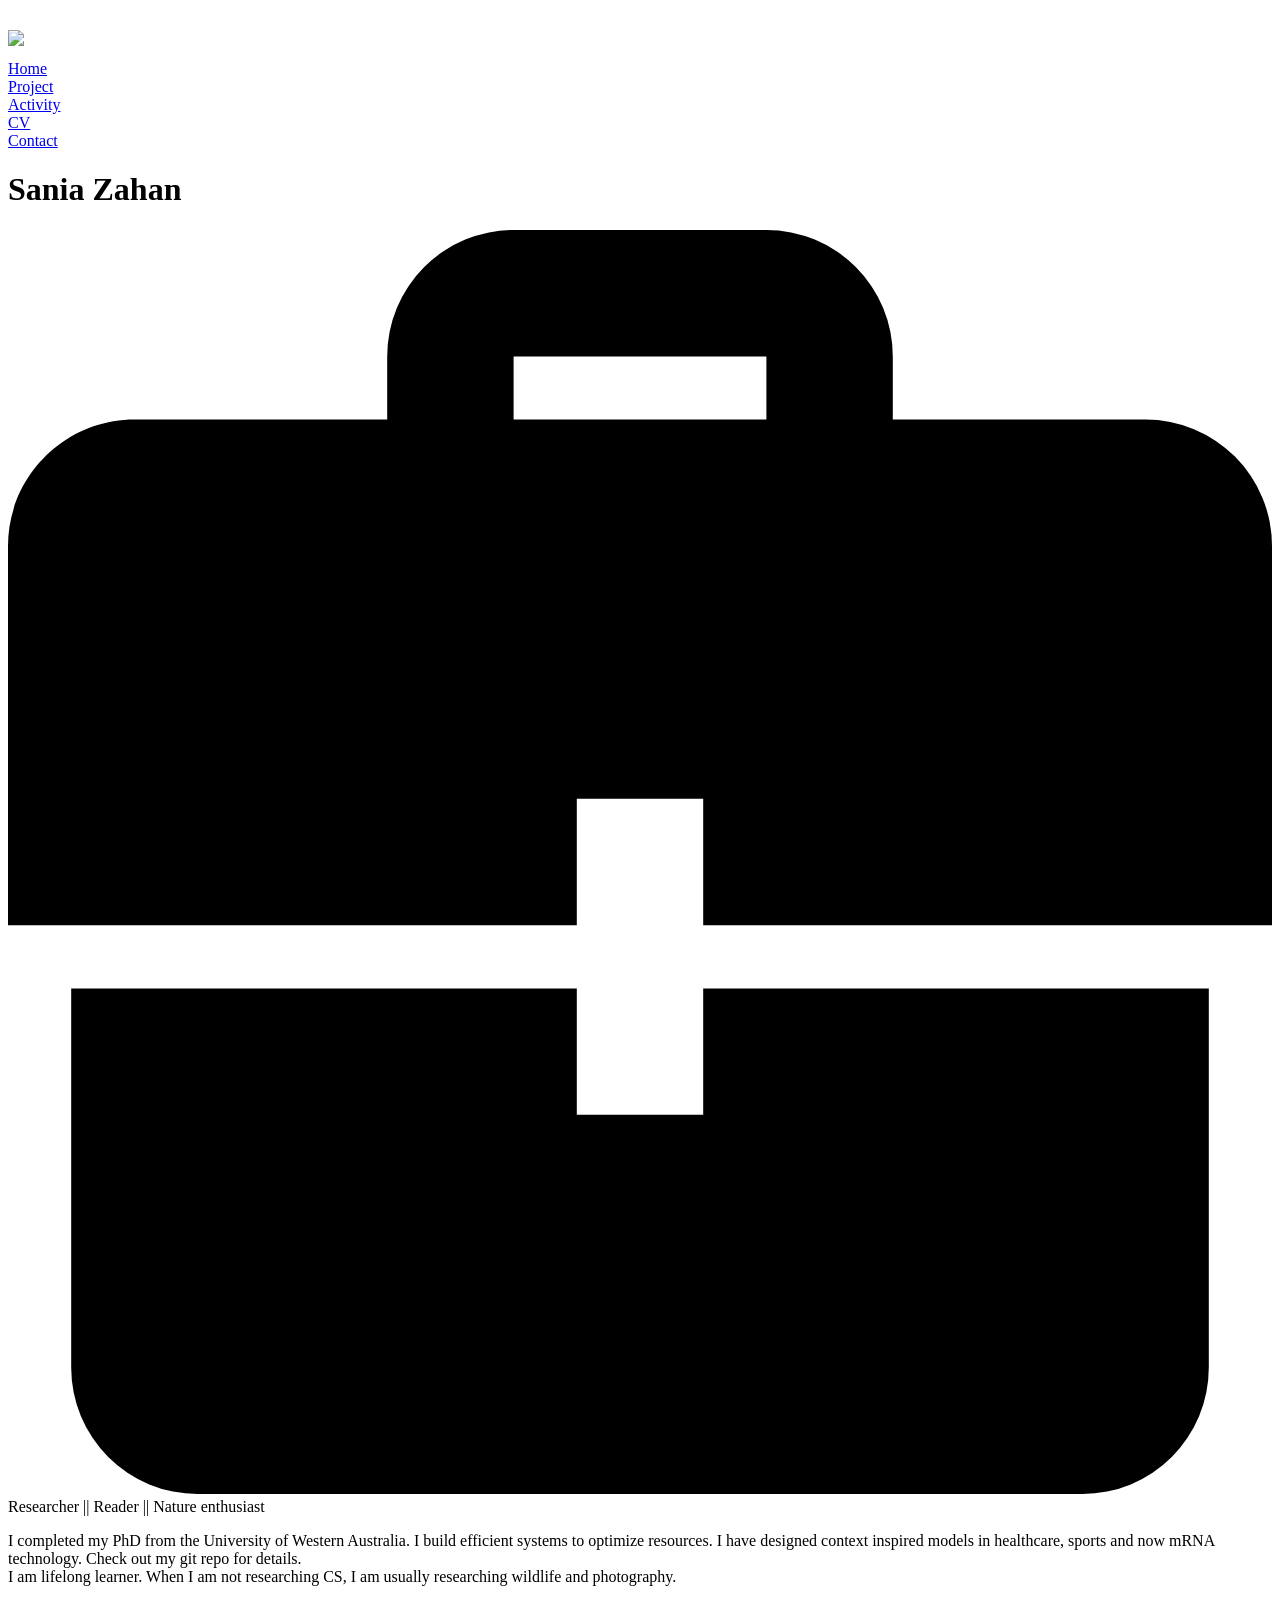
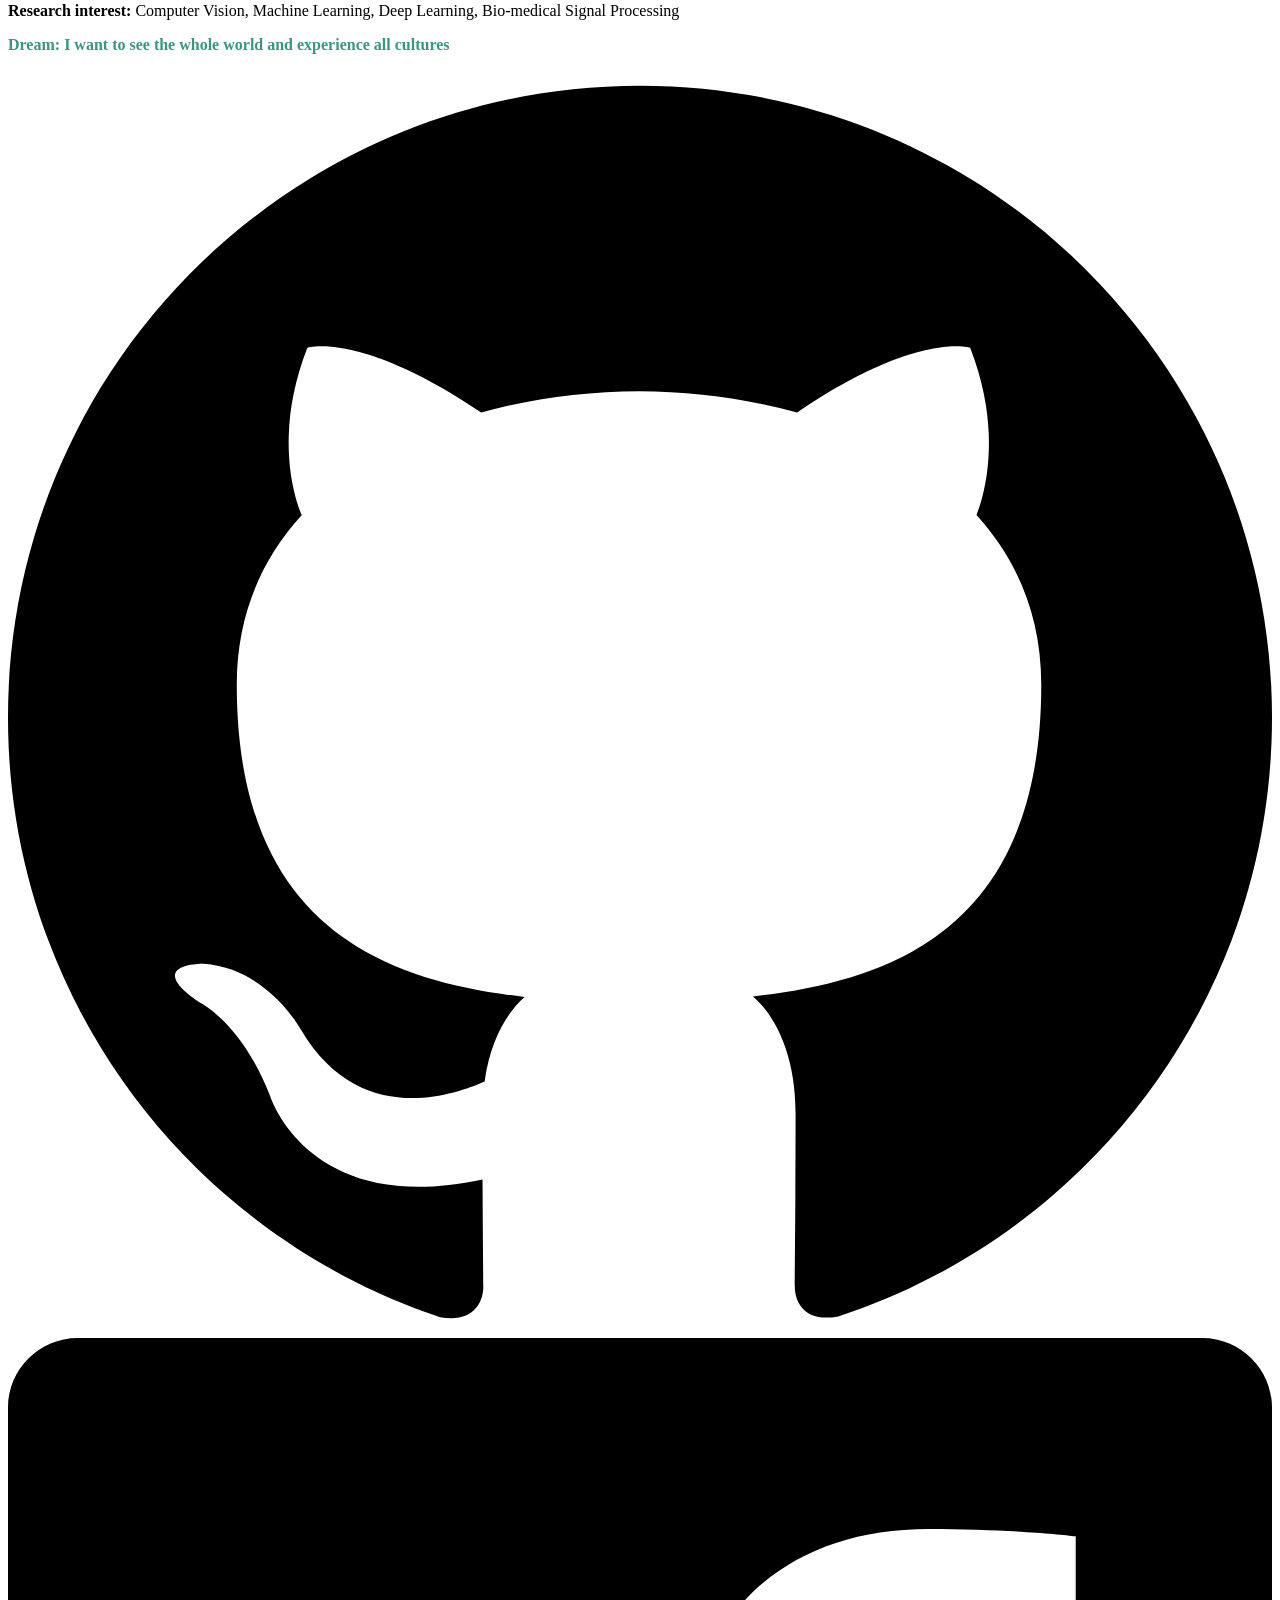
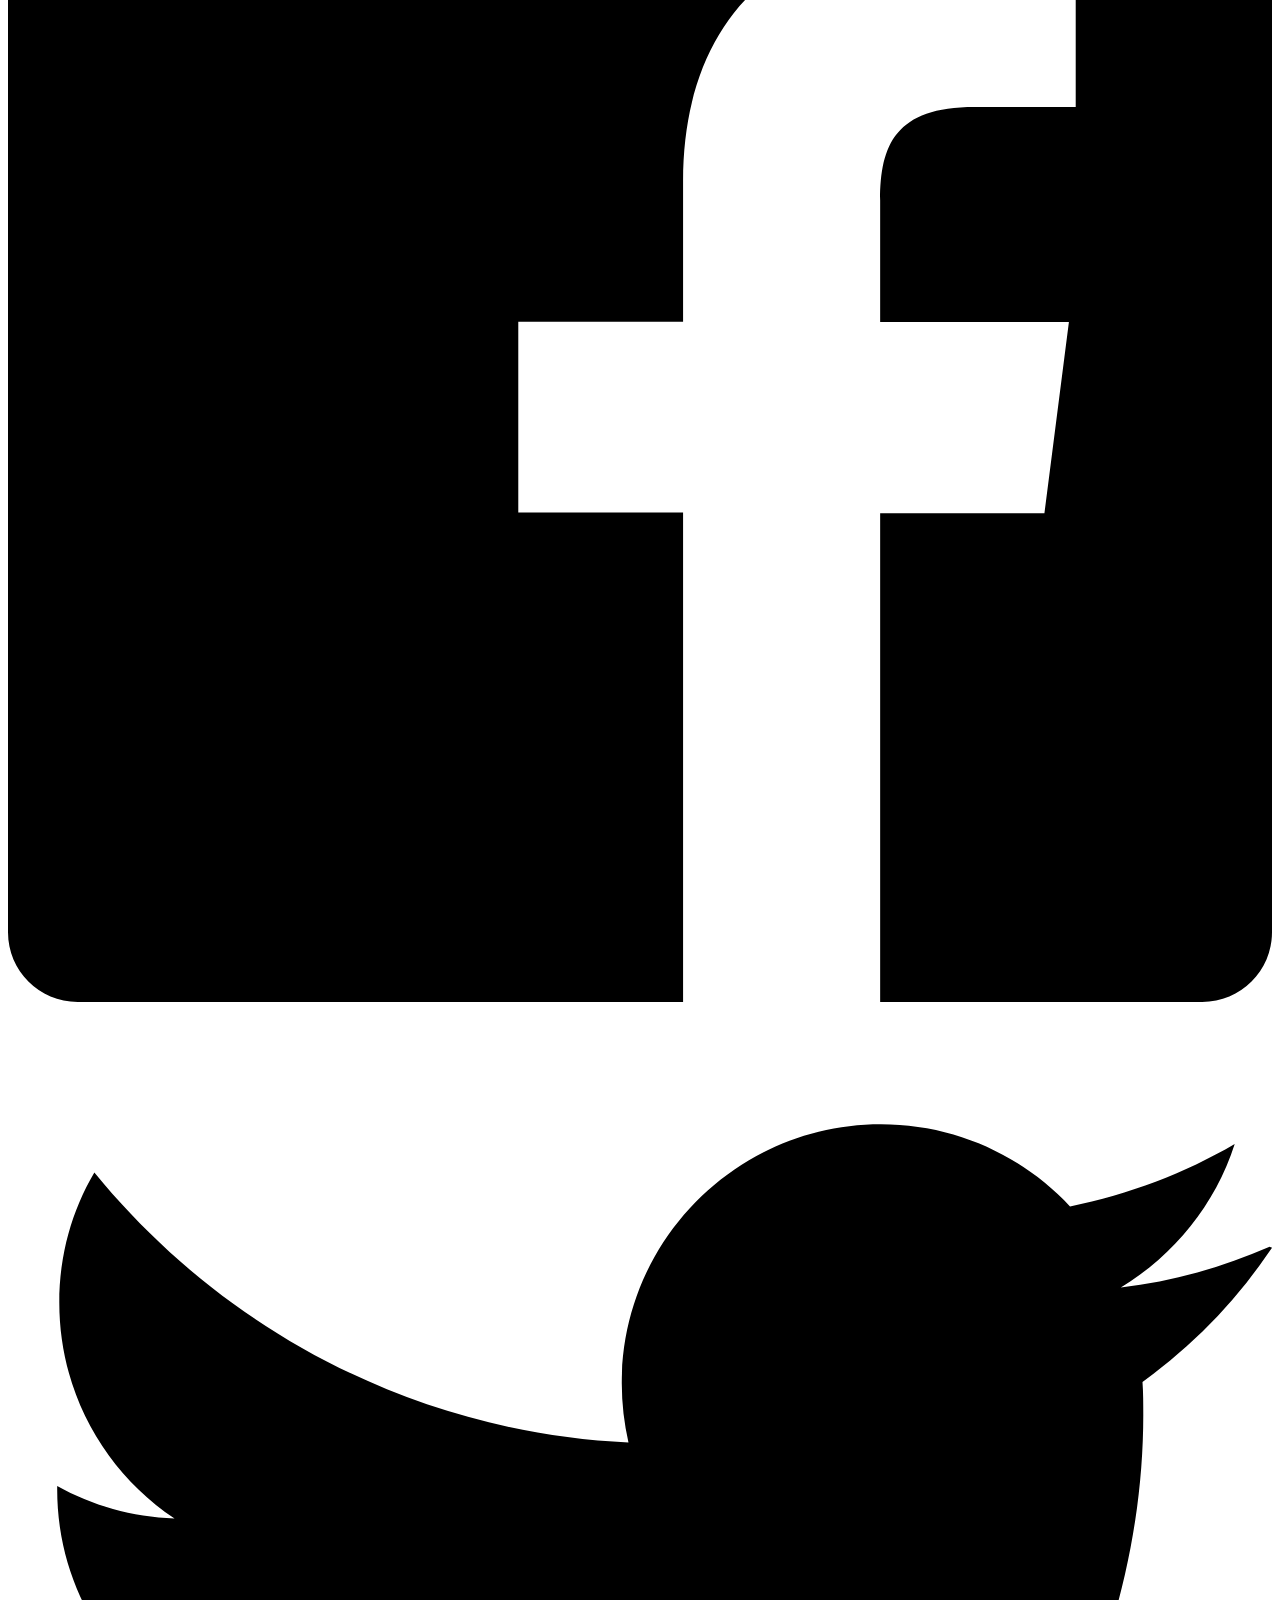
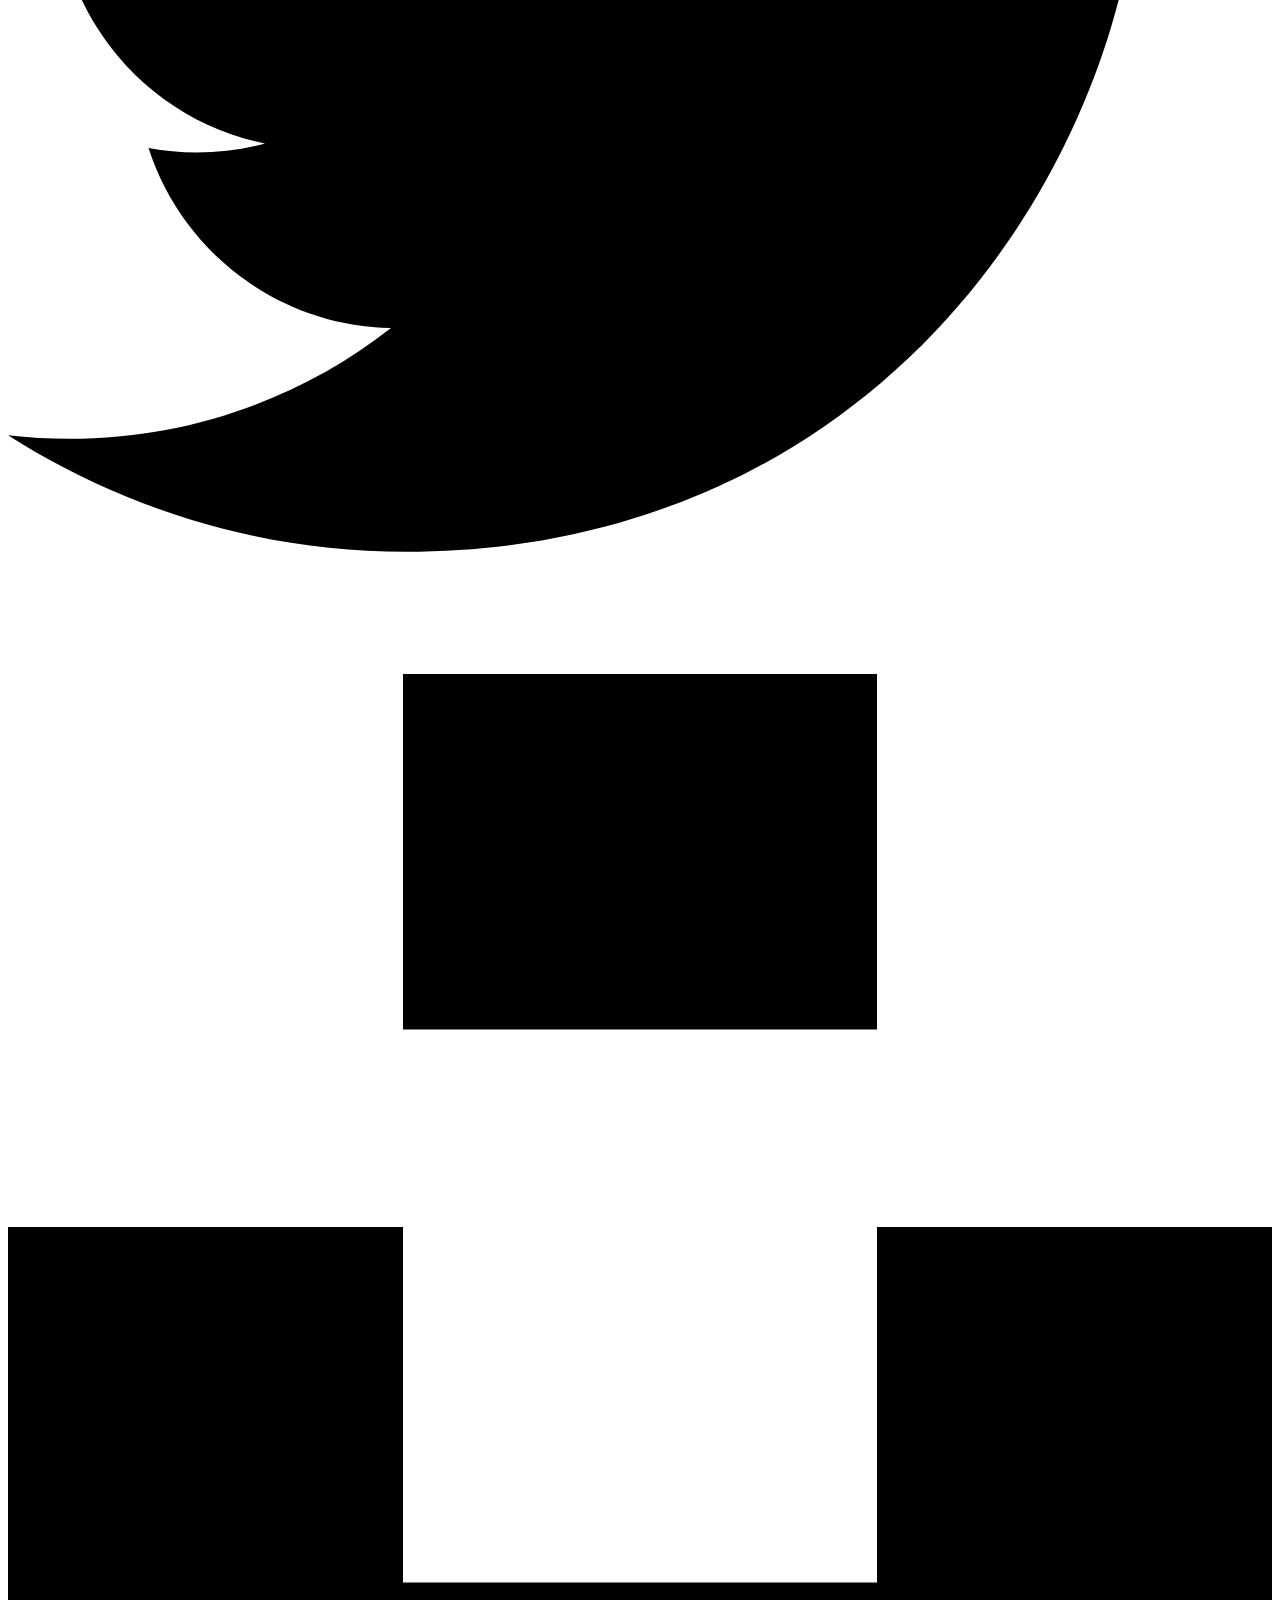
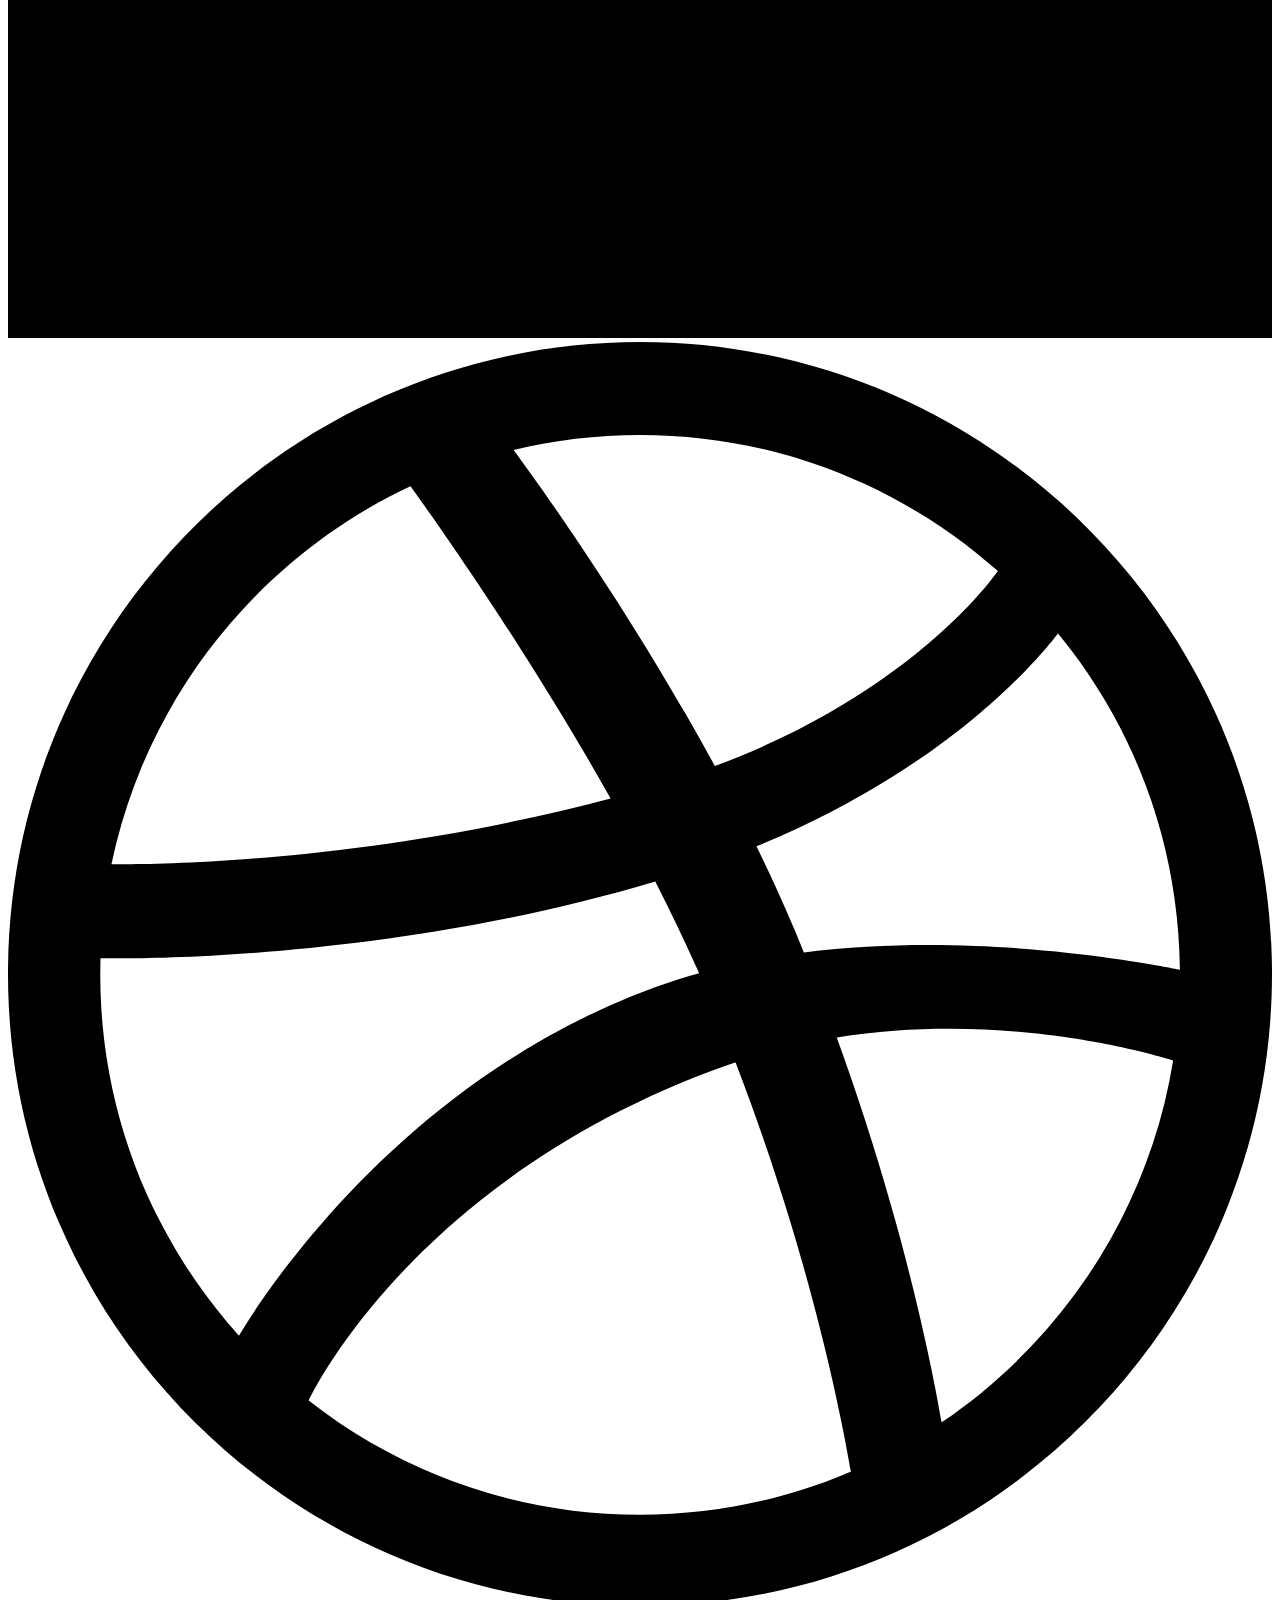
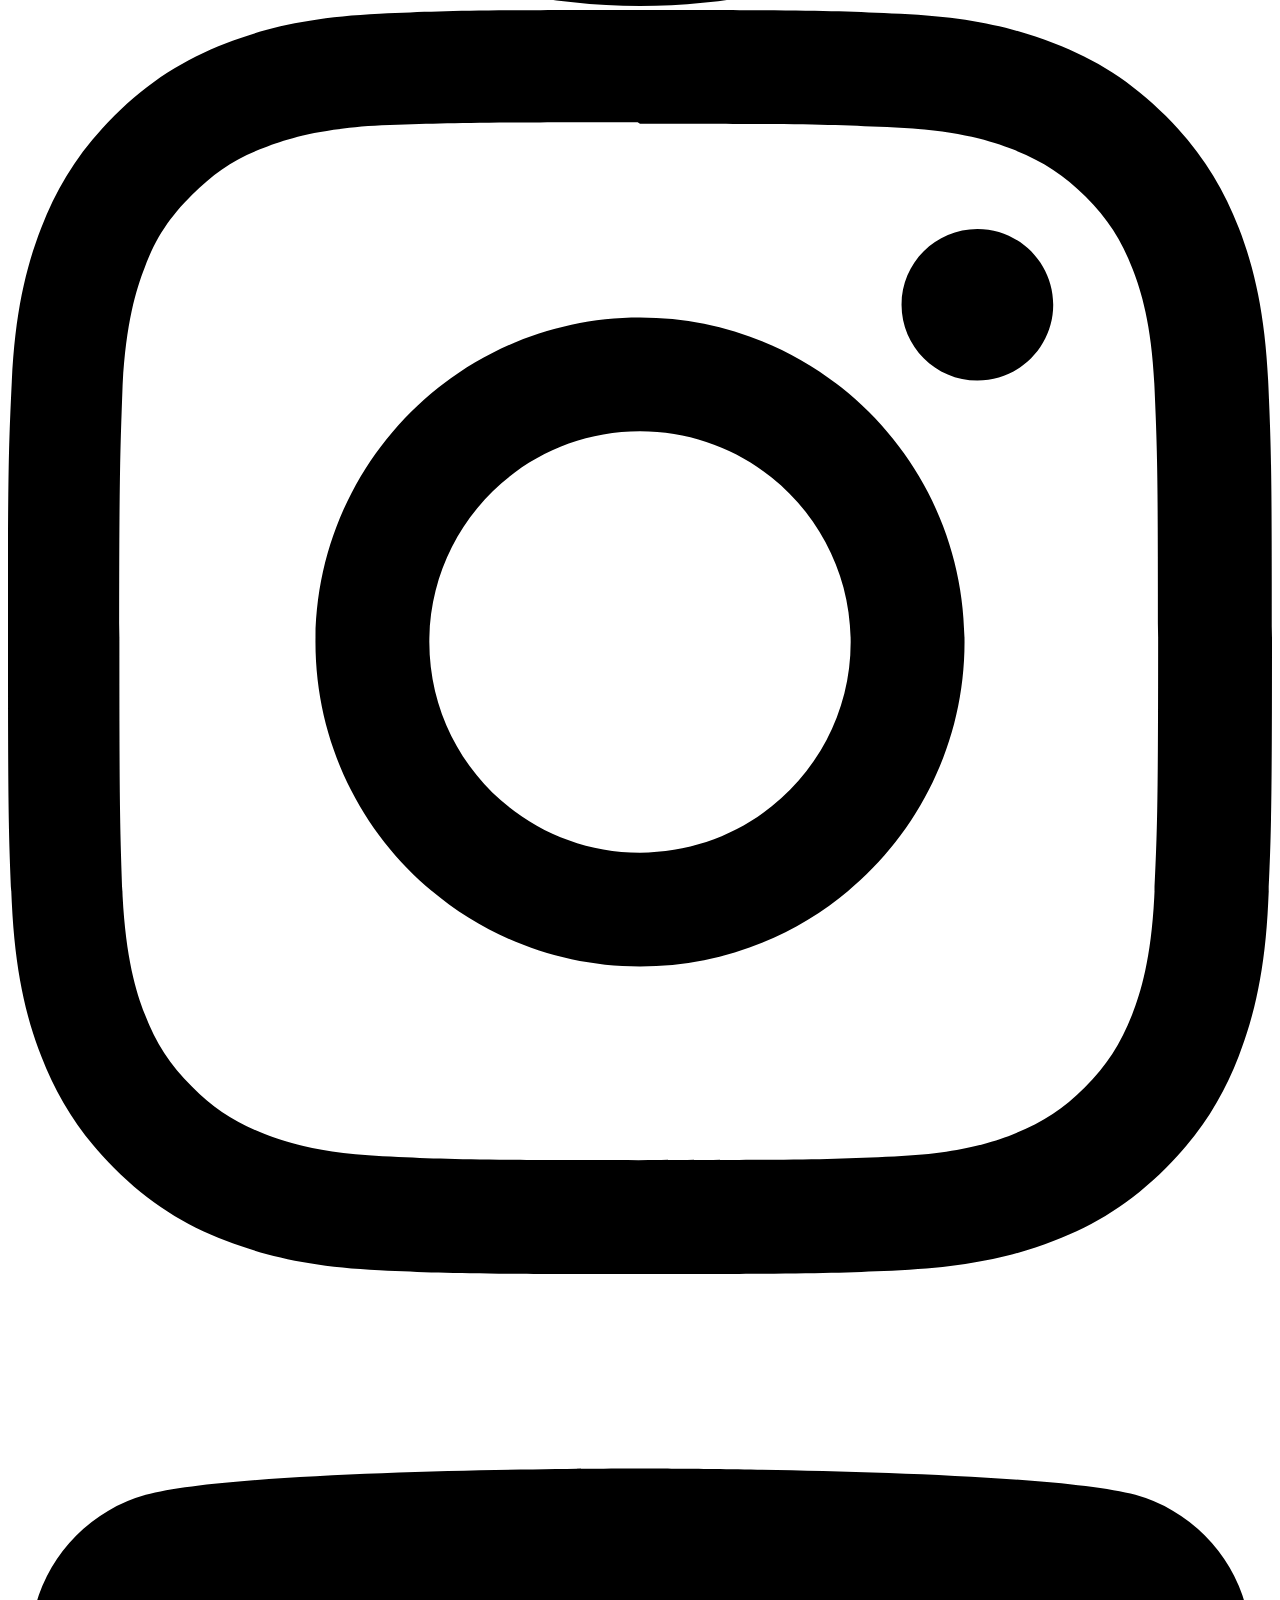
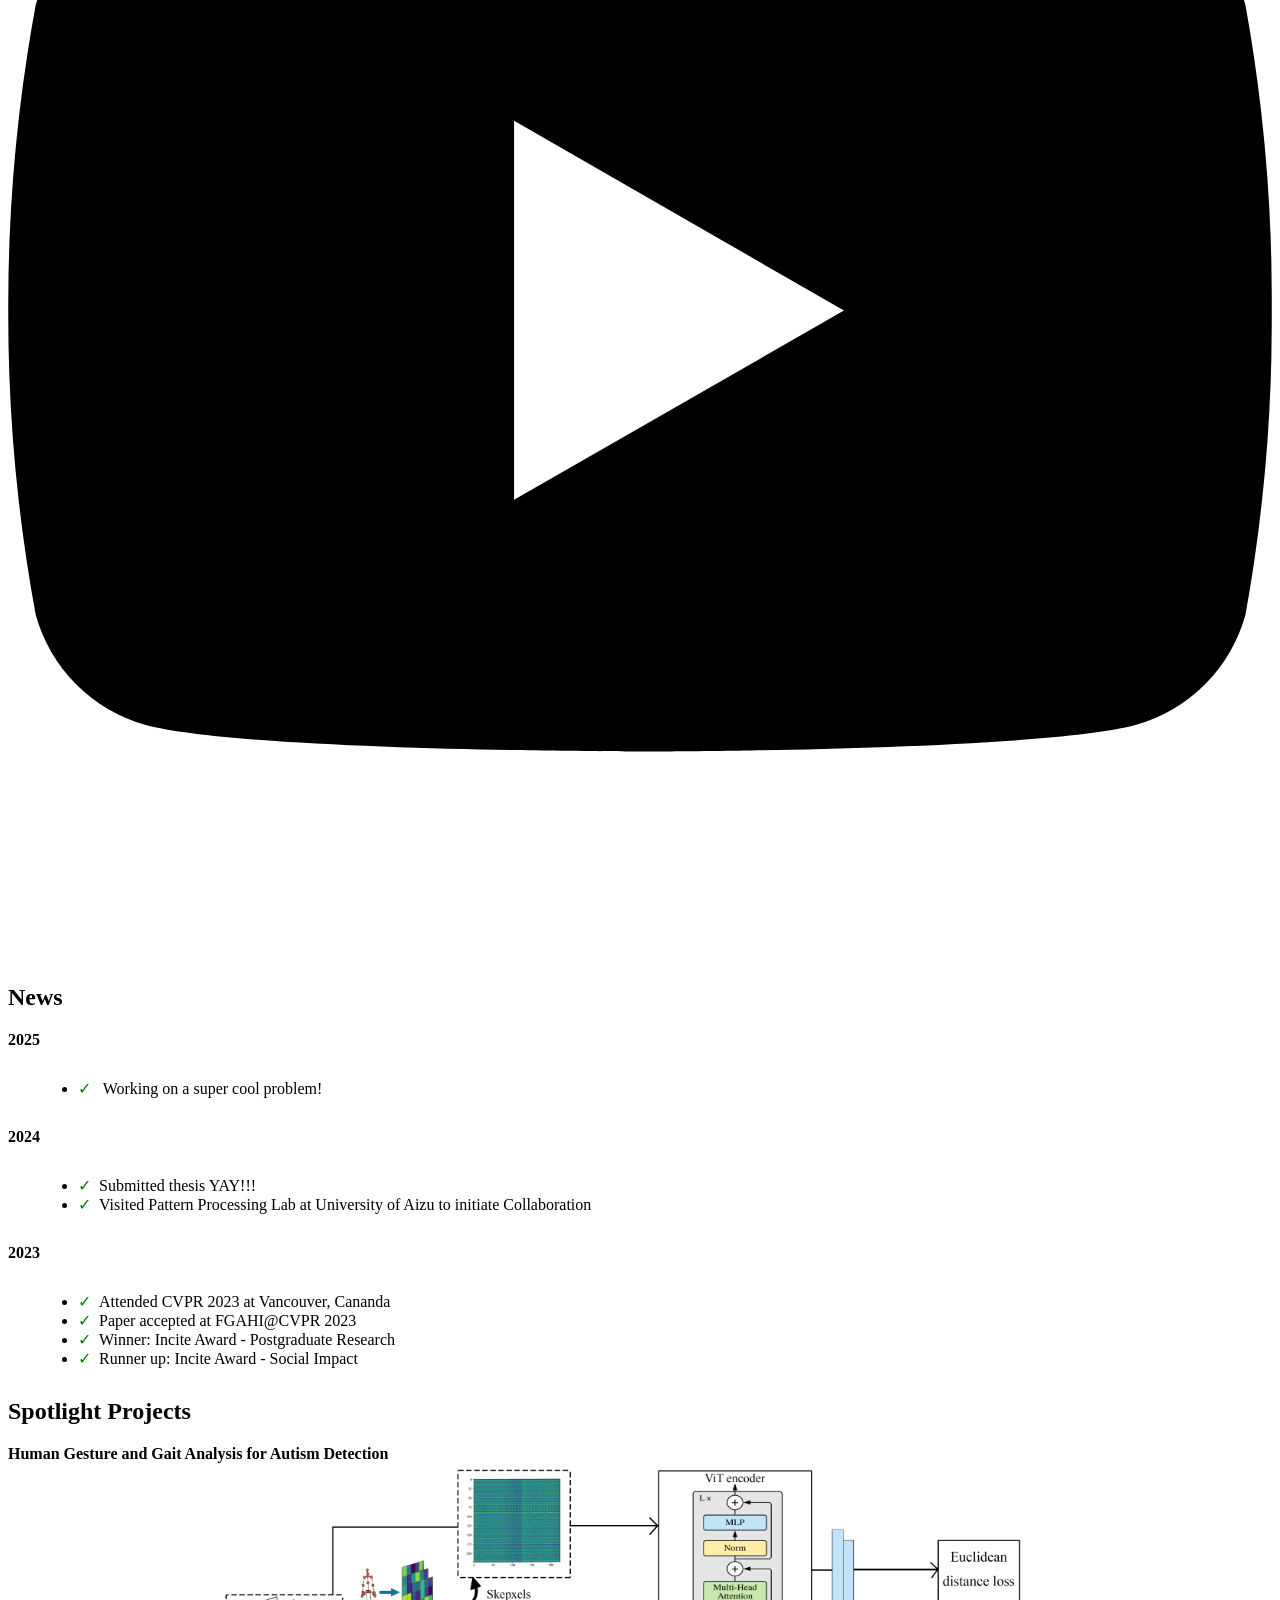
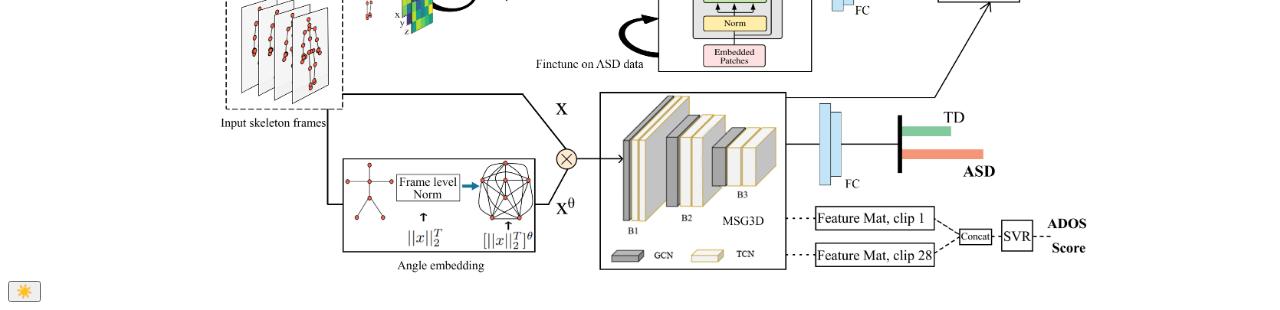
==== index.html @ ed615052 "Added activity page, map in contact page" ====
<!DOCTYPE html>
<html lang="en">

<head>
  <meta charset="UTF-8">
  <meta name="viewport" content="width=device-width, initial-scale=1.0">
  <meta http-equiv="X-UA-Compatible" content="ie=edge">
  <title>Sania Zahan</title>
  <meta name="description" content="">
  <meta name="keywords" content="">
  <meta name="author" content="">

  <!-- Font Awesome if you need it
  <link rel="stylesheet" href="https://use.fontawesome.com/releases/v5.3.1/css/all.css">
  -->
  <link rel="stylesheet" href="https://unpkg.com/tailwindcss@2.2.19/dist/tailwind.min.css"/> 
  <!--Replace with your tailwind.css once created-->
  <style>
      .float-right-top {
	  position: absolute;
	  right: 0;
	  top: 0;
	} 
    .with-tick::before {
		content: '✓';
		color: green;
		margin-right: 0.5rem;
	}
      .myDiv {
	  margin: 30px;
	}
    </style>
</head>

<body class="font-sans antialiased text-gray-100 leading-normal tracking-wider bg-cover" style="background-image:url('https://github.com/saniazahan/saniazahan.github.io/blob/main/bgd.jpg?raw=true');">
<!--<body class="font-sans antialiased text-gray-900 leading-normal tracking-wider bg-cover" style="background-color: #f0f0f0;"> -->

<!-- Profile Picture 
  <img src="IMG_20220918_105300.png" alt="Profile Picture" 
       style="position: absolute; top: 20px; left: 20px; width: 100px; height: 100px; border-radius: 50%; box-shadow: 0 4px 6px rgba(0, 0, 0, 0.1);"> -->

  <div style="margin: 30px;"></div>

  <div class="max-w-6xl flex h-auto lg:h-screen flex-wrap mx-auto my-32 lg:my-0">

	<!--Img Col-->
	<div class="w-full lg:w-1/5">
	<!-- <div class="lg:w-1/5 lg:flex lg:flex-col lg:justify-start">-->
		<!-- Big profile image for side bar (desktop) 
		<img src="https://source.unsplash.com/MP0IUfwrn0A" class="rounded-none lg:rounded-lg shadow-2xl hidden lg:block"> -->
		<img src="https://github.com/saniazahan/saniazahan.github.io/blob/main/IMG_20220918_105300.png?raw=true" class="rounded-xl lg:rounded-2xl shadow-2xl hidden lg:block"> 
		<!-- Image from: http://unsplash.com/photos/MP0IUfwrn0A -->
		<div style="margin: 10px;"></div>
		<div class="w-54 bg-gray-900 rounded-lg shadow-lg p-4">
		    <ul class="space-y-4" style="list-style: none; margin: 0; padding: 0;">
				<li>
					<a href="./index.html" class="block bg-green-700 text-white rounded-md px-4 py-2 text-center hover:bg-green-900">
		            	Home
					</a>
		        </li>
		        <li>
					<a href="./project.html" class="block bg-green-700 text-white rounded-md px-4 py-2 text-center hover:bg-green-900">
		            	Project
					</a>
		        </li>
		        <li>
		            <a href="./activity.html" class="block bg-green-700 text-white rounded-md px-4 py-2 text-center hover:bg-green-900">
						Activity
					</a>
		        </li>
		        <li>
					<a href="./cv.pdf" target="_blank" rel="noopener noreferrer" class="block bg-green-700 text-white rounded-md px-4 py-2 text-center hover:bg-green-900">
		            	CV
					</a>
		        </li>
		        <li>
					<a href="./contact.html" class="block bg-green-700 text-white rounded-md px-4 py-2 text-center hover:bg-green-900">
		            	Contact
					</a>
		        </li>
		    </ul>
		</div>

	</div>
	  
	<!--Main Col-->
	<div id="profile" class="w-full lg:w-4/5 bg-gray-900 lg:rounded-l-lg lg:rounded-r-none shadow-2xl bg-gray-900 opacity-95 mx-6 lg:mx-0">
	

		<div class="p-4 md:p-12 text-center lg:text-left">
			<!-- Image for mobile view-->
			<div class="block lg:hidden rounded-full shadow-xl mx-auto -mt-16 h-48 w-48 bg-cover bg-center" style="background-image: url('https://github.com/saniazahan/saniazahan.github.io/blob/main/IMG_20220918_105300.png?raw=true')"></div>
			
			<h1 class="text-3xl font-bold pt-8 lg:pt-0">Sania Zahan</h1>
			<div class="mx-auto lg:mx-0 w-4/5 pt-3 border-b-2 border-green-500 opacity-25"></div>
			<p class="pt-4 text-base font-bold flex items-center justify-center lg:justify-start"><svg class="h-4 fill-current text-green-700 pr-4" xmlns="http://www.w3.org/2000/svg" viewBox="0 0 20 20"><path d="M9 12H1v6a2 2 0 0 0 2 2h14a2 2 0 0 0 2-2v-6h-8v2H9v-2zm0-1H0V5c0-1.1.9-2 2-2h4V2a2 2 0 0 1 2-2h4a2 2 0 0 1 2 2v1h4a2 2 0 0 1 2 2v6h-9V9H9v2zm3-8V2H8v1h4z"/></svg>Researcher || Reader || Nature enthusiast</p>
			<!-- <p class="pt-2 text-gray-600 text-xs lg:text-sm flex items-center justify-center lg:justify-start"><svg class="h-4 fill-current text-green-700 pr-4" xmlns="http://www.w3.org/2000/svg" viewBox="0 0 20 20"><path d="M10 20a10 10 0 1 1 0-20 10 10 0 0 1 0 20zm7.75-8a8.01 8.01 0 0 0 0-4h-3.82a28.81 28.81 0 0 1 0 4h3.82zm-.82 2h-3.22a14.44 14.44 0 0 1-.95 3.51A8.03 8.03 0 0 0 16.93 14zm-8.85-2h3.84a24.61 24.61 0 0 0 0-4H8.08a24.61 24.61 0 0 0 0 4zm.25 2c.41 2.4 1.13 4 1.67 4s1.26-1.6 1.67-4H8.33zm-6.08-2h3.82a28.81 28.81 0 0 1 0-4H2.25a8.01 8.01 0 0 0 0 4zm.82 2a8.03 8.03 0 0 0 4.17 3.51c-.42-.96-.74-2.16-.95-3.51H3.07zm13.86-8a8.03 8.03 0 0 0-4.17-3.51c.42.96.74 2.16.95 3.51h3.22zm-8.6 0h3.34c-.41-2.4-1.13-4-1.67-4S8.74 3.6 8.33 6zM3.07 6h3.22c.2-1.35.53-2.55.95-3.51A8.03 8.03 0 0 0 3.07 6z"/></svg> </p> -->
			<p class="pt-8 text-sm">I completed my PhD from the University of Western Australia. I build efficient systems to optimize resources. I have designed context inspired models in healthcare, sports and now mRNA technology. Check out my git repo for details. <br>I am lifelong learner. When I am not researching CS, I am usually researching wildlife and photography.</p>
			<p class="pt-12 text-l"><b>Research interest: </b>Computer Vision, Machine Learning, Deep Learning, Bio-medical Signal Processing</p>
			<b><p  class="pt-8 text-xl", style="color:#379781;"> Dream: I want to see the whole world and experience all cultures </p></b>			
			
			<div class="mt-6 pb-16 lg:pb-0 w-4/5 lg:w-full mx-auto flex flex-wrap items-center justify-between">
				<a class="link" href="https://github.com/saniazahan" data-tippy-content="@github_handle"><svg class="h-6 fill-current text-gray-600 hover:text-green-700" role="img" viewBox="0 0 24 24" xmlns="http://www.w3.org/2000/svg"><title>GitHub</title><path d="M12 .297c-6.63 0-12 5.373-12 12 0 5.303 3.438 9.8 8.205 11.385.6.113.82-.258.82-.577 0-.285-.01-1.04-.015-2.04-3.338.724-4.042-1.61-4.042-1.61C4.422 18.07 3.633 17.7 3.633 17.7c-1.087-.744.084-.729.084-.729 1.205.084 1.838 1.236 1.838 1.236 1.07 1.835 2.809 1.305 3.495.998.108-.776.417-1.305.76-1.605-2.665-.3-5.466-1.332-5.466-5.93 0-1.31.465-2.38 1.235-3.22-.135-.303-.54-1.523.105-3.176 0 0 1.005-.322 3.3 1.23.96-.267 1.98-.399 3-.405 1.02.006 2.04.138 3 .405 2.28-1.552 3.285-1.23 3.285-1.23.645 1.653.24 2.873.12 3.176.765.84 1.23 1.91 1.23 3.22 0 4.61-2.805 5.625-5.475 5.92.42.36.81 1.096.81 2.22 0 1.606-.015 2.896-.015 3.286 0 .315.21.69.825.57C20.565 22.092 24 17.592 24 12.297c0-6.627-5.373-12-12-12"/></svg></a>
				<a class="link" href="#" data-tippy-content="@facebook_handle"><svg class="h-6 fill-current text-gray-600 hover:text-green-700" role="img" viewBox="0 0 24 24" xmlns="http://www.w3.org/2000/svg"><title>Facebook</title><path d="M22.676 0H1.324C.593 0 0 .593 0 1.324v21.352C0 23.408.593 24 1.324 24h11.494v-9.294H9.689v-3.621h3.129V8.41c0-3.099 1.894-4.785 4.659-4.785 1.325 0 2.464.097 2.796.141v3.24h-1.921c-1.5 0-1.792.721-1.792 1.771v2.311h3.584l-.465 3.63H16.56V24h6.115c.733 0 1.325-.592 1.325-1.324V1.324C24 .593 23.408 0 22.676 0"/></svg></a> 
				<a class="link" href="#" data-tippy-content="@twitter_handle"><svg class="h-6 fill-current text-gray-600 hover:text-green-700" role="img" viewBox="0 0 24 24" xmlns="http://www.w3.org/2000/svg"><title>Twitter</title><path d="M23.954 4.569c-.885.389-1.83.654-2.825.775 1.014-.611 1.794-1.574 2.163-2.723-.951.555-2.005.959-3.127 1.184-.896-.959-2.173-1.559-3.591-1.559-2.717 0-4.92 2.203-4.92 4.917 0 .39.045.765.127 1.124C7.691 8.094 4.066 6.13 1.64 3.161c-.427.722-.666 1.561-.666 2.475 0 1.71.87 3.213 2.188 4.096-.807-.026-1.566-.248-2.228-.616v.061c0 2.385 1.693 4.374 3.946 4.827-.413.111-.849.171-1.296.171-.314 0-.615-.03-.916-.086.631 1.953 2.445 3.377 4.604 3.417-1.68 1.319-3.809 2.105-6.102 2.105-.39 0-.779-.023-1.17-.067 2.189 1.394 4.768 2.209 7.557 2.209 9.054 0 13.999-7.496 13.999-13.986 0-.209 0-.42-.015-.63.961-.689 1.8-1.56 2.46-2.548l-.047-.02z"/></svg></a>				
				<a class="link" href="#" data-tippy-content="@unsplash_handle"><svg class="h-6 fill-current text-gray-600 hover:text-green-700" role="img" viewBox="0 0 24 24" xmlns="http://www.w3.org/2000/svg"><title>Unsplash</title><path d="M7.5 6.75V0h9v6.75h-9zm9 3.75H24V24H0V10.5h7.5v6.75h9V10.5z"/></svg></a>
				<a class="link" href="#" data-tippy-content="@dribble_handle"><svg class="h-6 fill-current text-gray-600 hover:text-green-700" role="img" viewBox="0 0 24 24" xmlns="http://www.w3.org/2000/svg"><title>Dribbble</title><path d="M12 24C5.385 24 0 18.615 0 12S5.385 0 12 0s12 5.385 12 12-5.385 12-12 12zm10.12-10.358c-.35-.11-3.17-.953-6.384-.438 1.34 3.684 1.887 6.684 1.992 7.308 2.3-1.555 3.936-4.02 4.395-6.87zm-6.115 7.808c-.153-.9-.75-4.032-2.19-7.77l-.066.02c-5.79 2.015-7.86 6.025-8.04 6.4 1.73 1.358 3.92 2.166 6.29 2.166 1.42 0 2.77-.29 4-.814zm-11.62-2.58c.232-.4 3.045-5.055 8.332-6.765.135-.045.27-.084.405-.12-.26-.585-.54-1.167-.832-1.74C7.17 11.775 2.206 11.71 1.756 11.7l-.004.312c0 2.633.998 5.037 2.634 6.855zm-2.42-8.955c.46.008 4.683.026 9.477-1.248-1.698-3.018-3.53-5.558-3.8-5.928-2.868 1.35-5.01 3.99-5.676 7.17zM9.6 2.052c.282.38 2.145 2.914 3.822 6 3.645-1.365 5.19-3.44 5.373-3.702-1.81-1.61-4.19-2.586-6.795-2.586-.825 0-1.63.1-2.4.285zm10.335 3.483c-.218.29-1.935 2.493-5.724 4.04.24.49.47.985.68 1.486.08.18.15.36.22.53 3.41-.43 6.8.26 7.14.33-.02-2.42-.88-4.64-2.31-6.38z"/></svg></a>
				<a class="link" href="#" data-tippy-content="@instagram_handle"><svg class="h-6 fill-current text-gray-600 hover:text-green-700" role="img" viewBox="0 0 24 24" xmlns="http://www.w3.org/2000/svg"><title>Instagram</title><path d="M12 0C8.74 0 8.333.015 7.053.072 5.775.132 4.905.333 4.14.63c-.789.306-1.459.717-2.126 1.384S.935 3.35.63 4.14C.333 4.905.131 5.775.072 7.053.012 8.333 0 8.74 0 12s.015 3.667.072 4.947c.06 1.277.261 2.148.558 2.913.306.788.717 1.459 1.384 2.126.667.666 1.336 1.079 2.126 1.384.766.296 1.636.499 2.913.558C8.333 23.988 8.74 24 12 24s3.667-.015 4.947-.072c1.277-.06 2.148-.262 2.913-.558.788-.306 1.459-.718 2.126-1.384.666-.667 1.079-1.335 1.384-2.126.296-.765.499-1.636.558-2.913.06-1.28.072-1.687.072-4.947s-.015-3.667-.072-4.947c-.06-1.277-.262-2.149-.558-2.913-.306-.789-.718-1.459-1.384-2.126C21.319 1.347 20.651.935 19.86.63c-.765-.297-1.636-.499-2.913-.558C15.667.012 15.26 0 12 0zm0 2.16c3.203 0 3.585.016 4.85.071 1.17.055 1.805.249 2.227.415.562.217.96.477 1.382.896.419.42.679.819.896 1.381.164.422.36 1.057.413 2.227.057 1.266.07 1.646.07 4.85s-.015 3.585-.074 4.85c-.061 1.17-.256 1.805-.421 2.227-.224.562-.479.96-.899 1.382-.419.419-.824.679-1.38.896-.42.164-1.065.36-2.235.413-1.274.057-1.649.07-4.859.07-3.211 0-3.586-.015-4.859-.074-1.171-.061-1.816-.256-2.236-.421-.569-.224-.96-.479-1.379-.899-.421-.419-.69-.824-.9-1.38-.165-.42-.359-1.065-.42-2.235-.045-1.26-.061-1.649-.061-4.844 0-3.196.016-3.586.061-4.861.061-1.17.255-1.814.42-2.234.21-.57.479-.96.9-1.381.419-.419.81-.689 1.379-.898.42-.166 1.051-.361 2.221-.421 1.275-.045 1.65-.06 4.859-.06l.045.03zm0 3.678c-3.405 0-6.162 2.76-6.162 6.162 0 3.405 2.76 6.162 6.162 6.162 3.405 0 6.162-2.76 6.162-6.162 0-3.405-2.76-6.162-6.162-6.162zM12 16c-2.21 0-4-1.79-4-4s1.79-4 4-4 4 1.79 4 4-1.79 4-4 4zm7.846-10.405c0 .795-.646 1.44-1.44 1.44-.795 0-1.44-.646-1.44-1.44 0-.794.646-1.439 1.44-1.439.793-.001 1.44.645 1.44 1.439z"/></svg></a>				
				<a class="link" href="#" data-tippy-content="@youtube_handle"><svg class="h-6 fill-current text-gray-600 hover:text-green-700" role="img" xmlns="http://www.w3.org/2000/svg" viewBox="0 0 24 24"><title>YouTube</title><path d="M23.495 6.205a3.007 3.007 0 0 0-2.088-2.088c-1.87-.501-9.396-.501-9.396-.501s-7.507-.01-9.396.501A3.007 3.007 0 0 0 .527 6.205a31.247 31.247 0 0 0-.522 5.805 31.247 31.247 0 0 0 .522 5.783 3.007 3.007 0 0 0 2.088 2.088c1.868.502 9.396.502 9.396.502s7.506 0 9.396-.502a3.007 3.007 0 0 0 2.088-2.088 31.247 31.247 0 0 0 .5-5.783 31.247 31.247 0 0 0-.5-5.805zM9.609 15.601V8.408l6.264 3.602z"/></svg></a>
				
			</div>
			<br>
			<!-- Use https://simpleicons.org/ to find the svg for your preferred product --> 
			<h2 class="text-3xl font-bold pt-8 lg:pt-0">News</h2>
			<div class="mx-auto lg:mx-0 w-4/5 pt-3 border-b-2 border-green-500 opacity-25"></div>
			<strong>2025</strong>	
			<div class="myDiv">
				<ul>
					<li class="with-tick"> Working on a super cool problem!</li>
				</ul>
			</div>
			<strong>2024</strong>	
			<div class="myDiv">
				<ul>
					<li class="with-tick">Submitted thesis YAY!!!</li>				
					<li class="with-tick">Visited Pattern Processing Lab at University of Aizu to initiate Collaboration</li>
				</ul>
			</div>
			<strong>2023</strong>			
			<div class="myDiv">			
				<ul>
					<li class="with-tick">Attended CVPR 2023 at Vancouver, Cananda</li>
				  	<li class="with-tick">Paper accepted at FGAHI@CVPR 2023</li>
				  	<li class="with-tick">Winner: Incite Award - Postgraduate Research</li>
				  	<li class="with-tick">Runner up: Incite Award - Social Impact</li>
				</ul>
			</div>
			<h2 class="text-3xl font-bold pt-8 lg:pt-0">Spotlight Projects</h2>
			<div class="mx-auto lg:mx-0 w-4/5 pt-3 border-b-2 border-green-500 opacity-25"></div>
			<strong>Human Gesture and Gait Analysis for Autism Detection</strong>	
			<div style="color:white;background-color:white; text-align:center">
				<img src="./images/model_cls_fgahi_2023.png" alt="Model Asymetric Gait" width="900">
			</div>
		</div>

	</div>
	
	<!--Img Col-->
	<!-- <div class="w-full lg:w-1/5">
	<div class="lg:w-1/5 lg:flex lg:flex-col lg:justify-start">
		<!-- Big profile image for side bar (desktop) 
		<img src="https://source.unsplash.com/MP0IUfwrn0A" class="rounded-none lg:rounded-lg shadow-2xl hidden lg:block"> -->
		<!--<img src="https://github.com/saniazahan/saniazahan.github.io/blob/main/IMG_20220918_105300.png?raw=true" class="rounded-none lg:rounded-lg shadow-2xl hidden lg:block"> 
		<!-- Image from: http://unsplash.com/photos/MP0IUfwrn0A -->
		
	<!--</div> -->
	
	
	<!-- Pin to top right corner -->
	  <div class="absolute top-0 right-0 h-12 w-18 p-4">
		<button class="js-change-theme focus:outline-none">☀️</button>
	  </div>

</div>

	<script src="https://unpkg.com/popper.js@1/dist/umd/popper.min.js"></script>
	<script src="https://unpkg.com/tippy.js@4"></script>
	<script>
		//Init tooltips
		tippy('.link',{
		  placement: 'bottom'
		})

		//Toggle mode
		const toggle = document.querySelector('.js-change-theme');
		const body = document.querySelector('body');
		const profile = document.getElementById('profile');
		
		
		toggle.addEventListener('click', () => {

		  if (body.classList.contains('text-gray-900')) {
			toggle.innerHTML = "☀️";
			body.classList.remove('text-gray-900');
			body.classList.add('text-gray-100');
			profile.classList.remove('bg-white');
			profile.classList.add('bg-gray-900');
		  } else
		  {
			toggle.innerHTML = "🌙";
			body.classList.remove('text-gray-100');
			body.classList.add('text-gray-900');
			profile.classList.remove('bg-gray-900');			
			profile.classList.add('bg-white');
			
		  }
		});
		
    </script>
	
</body>

</html>
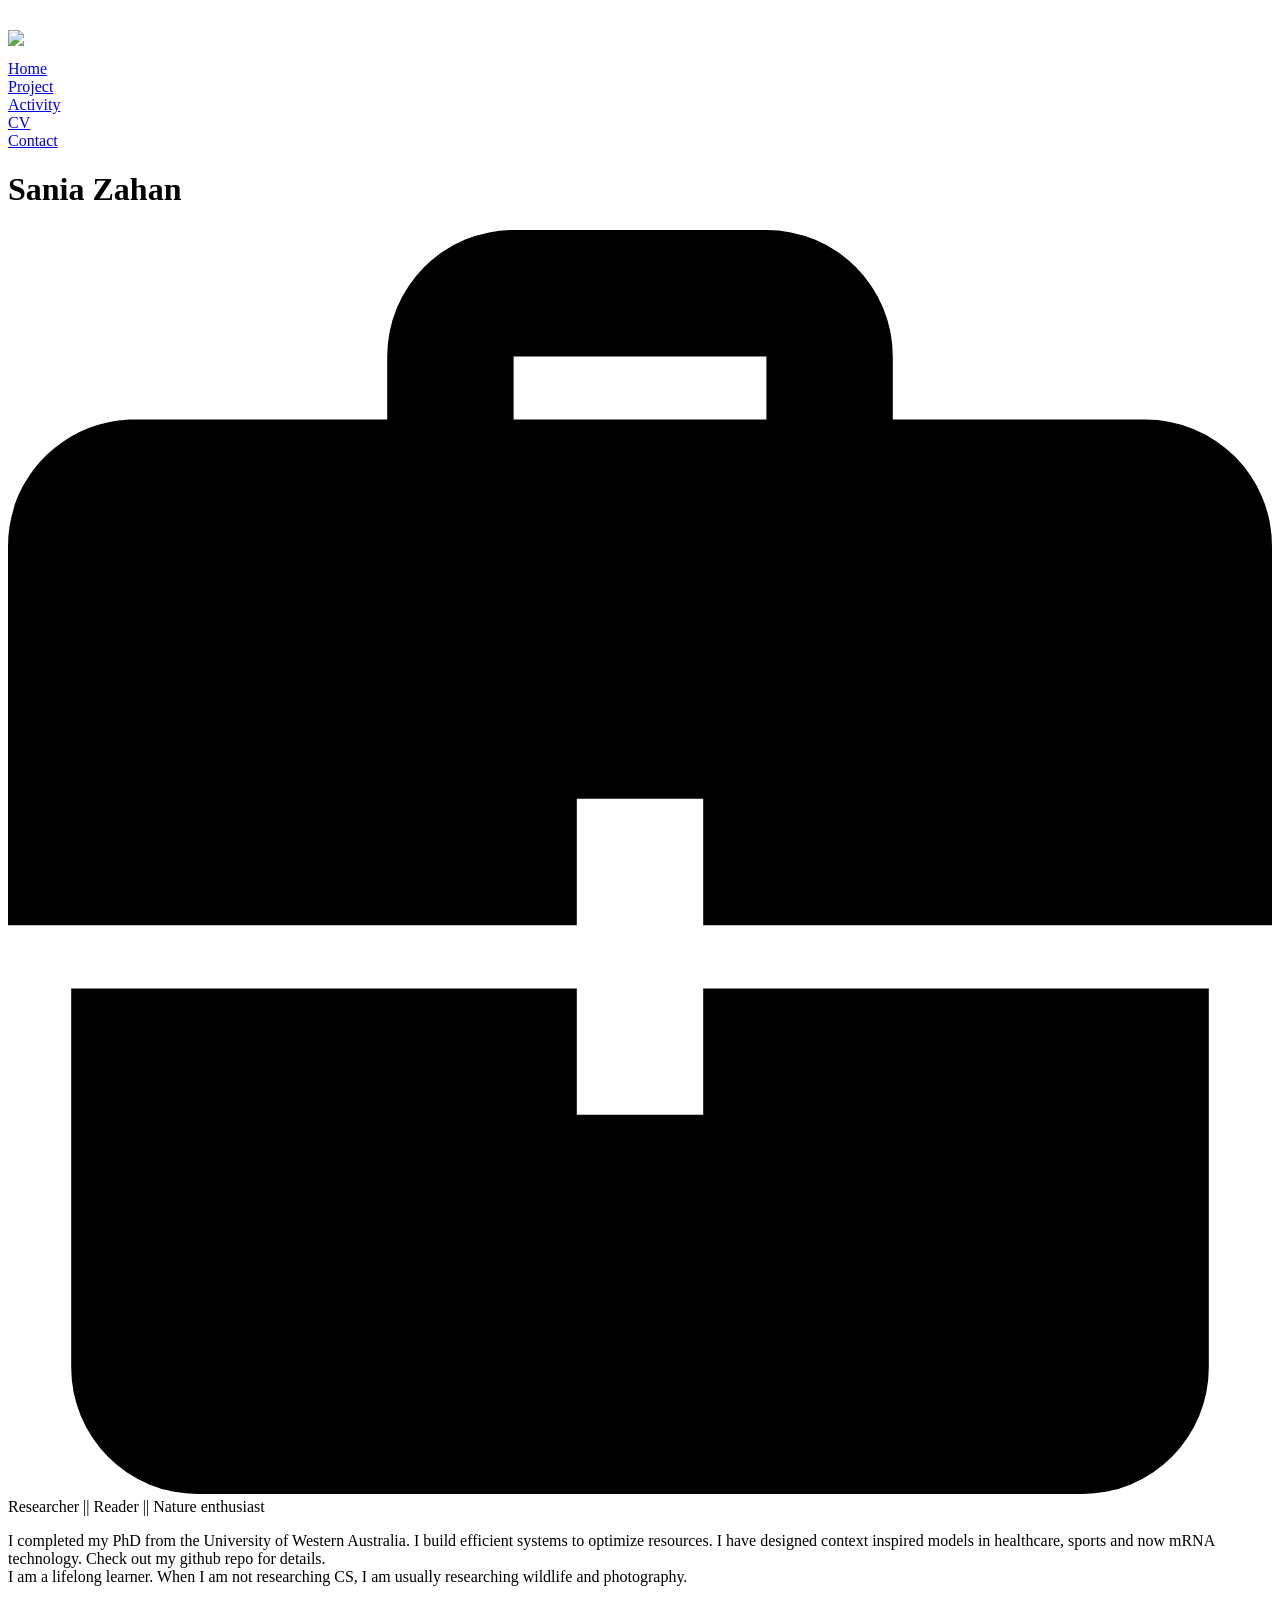
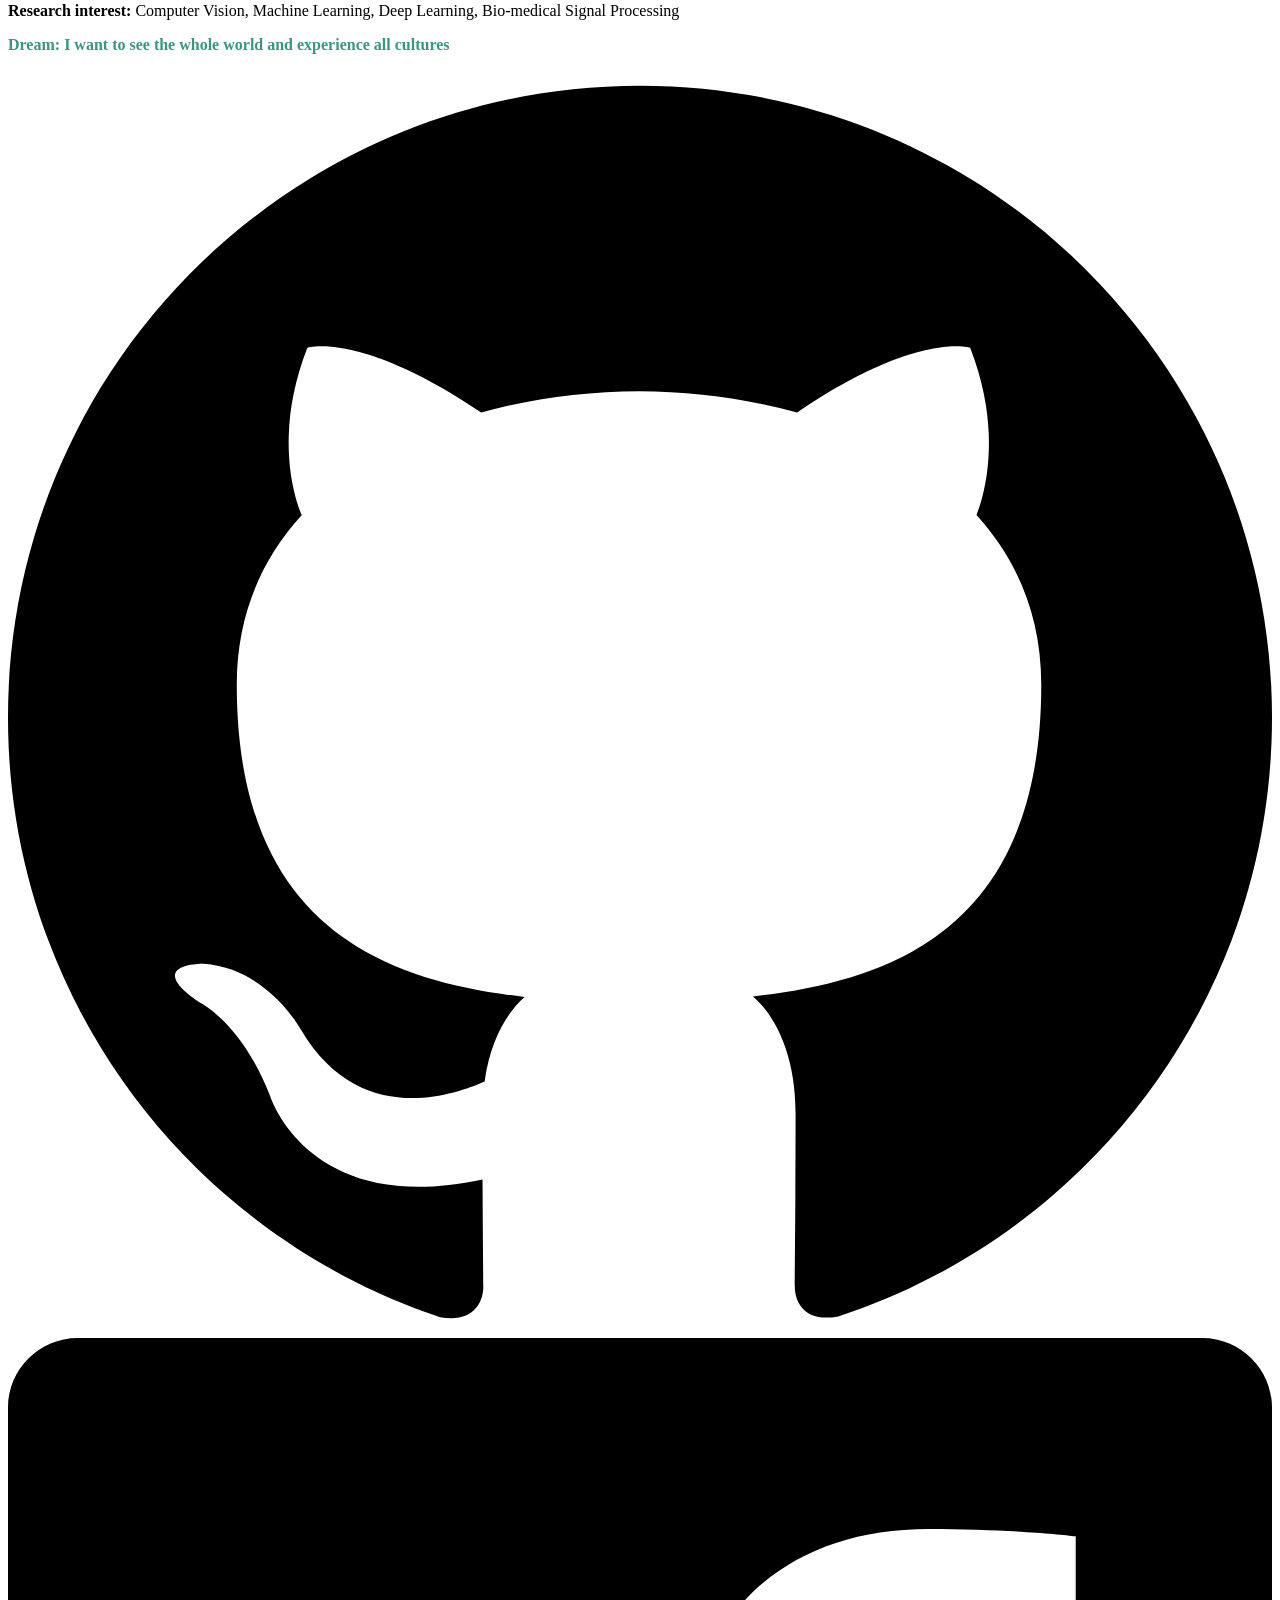
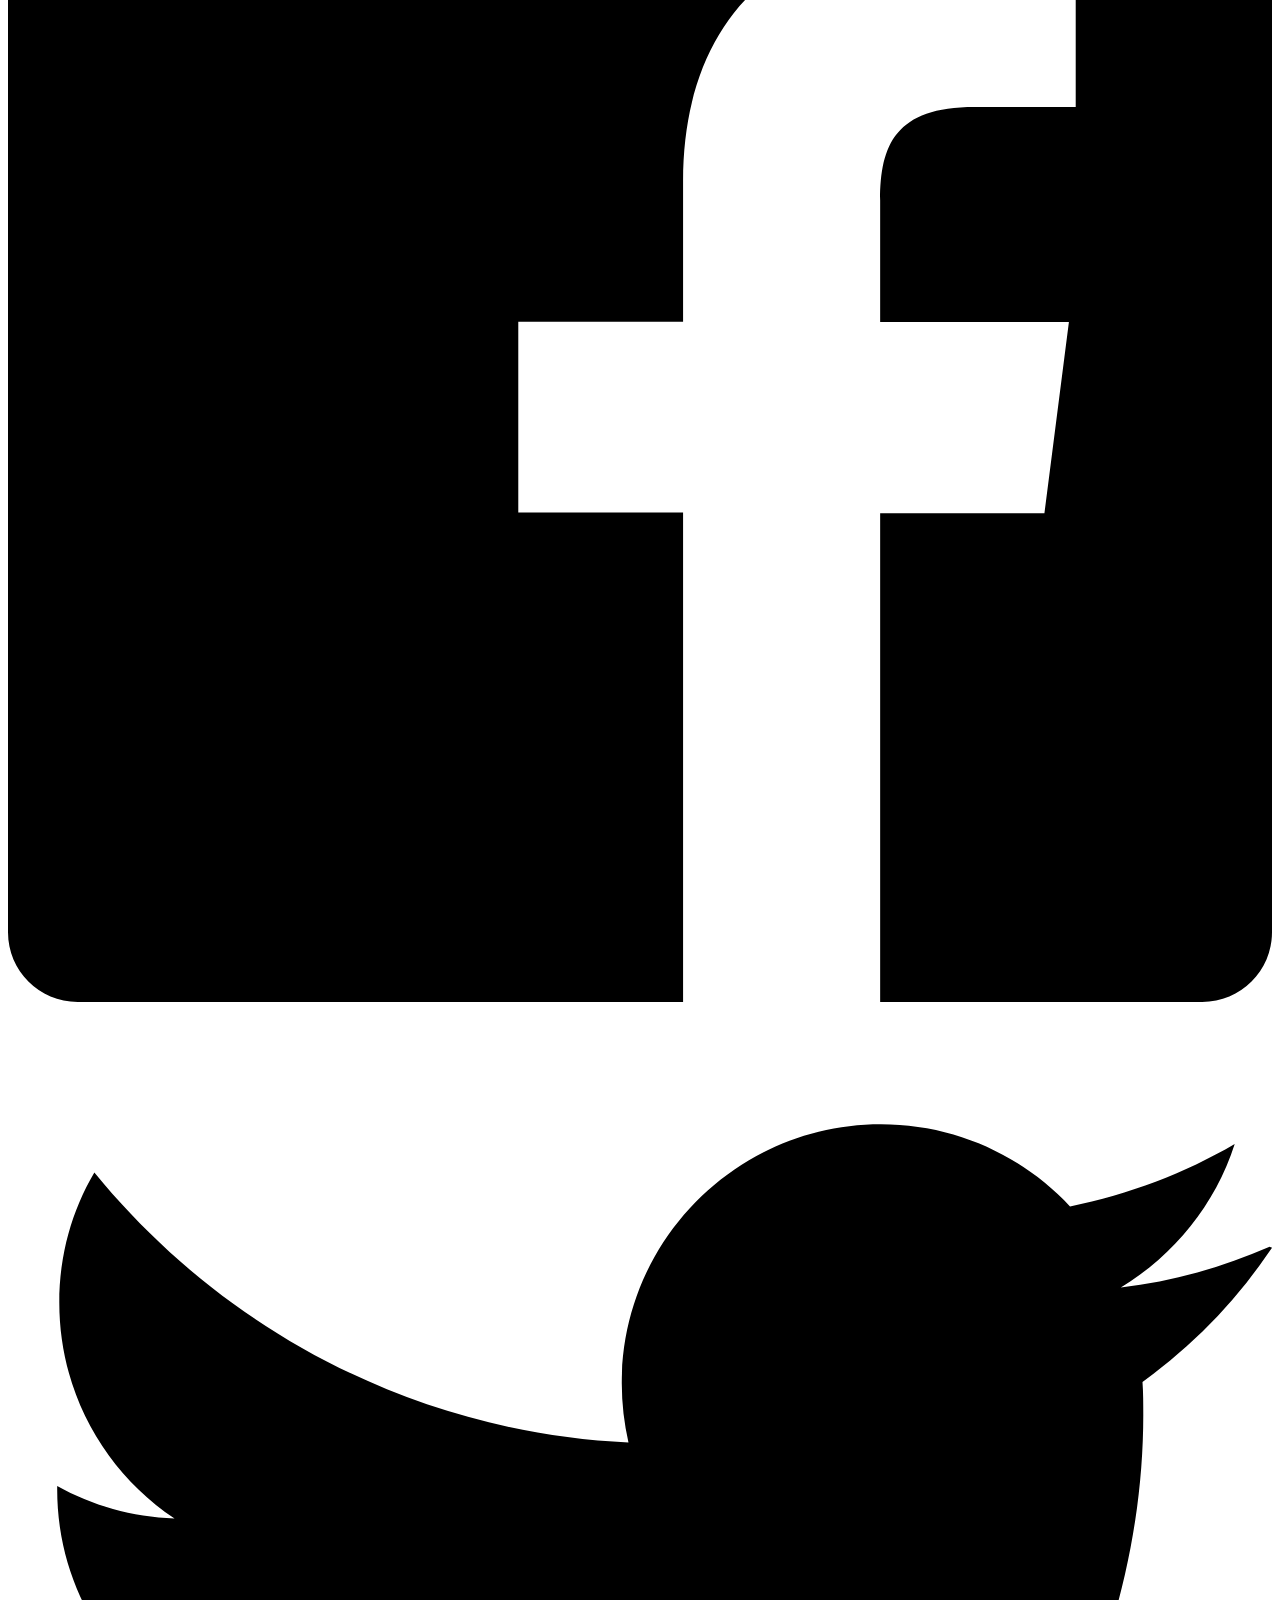
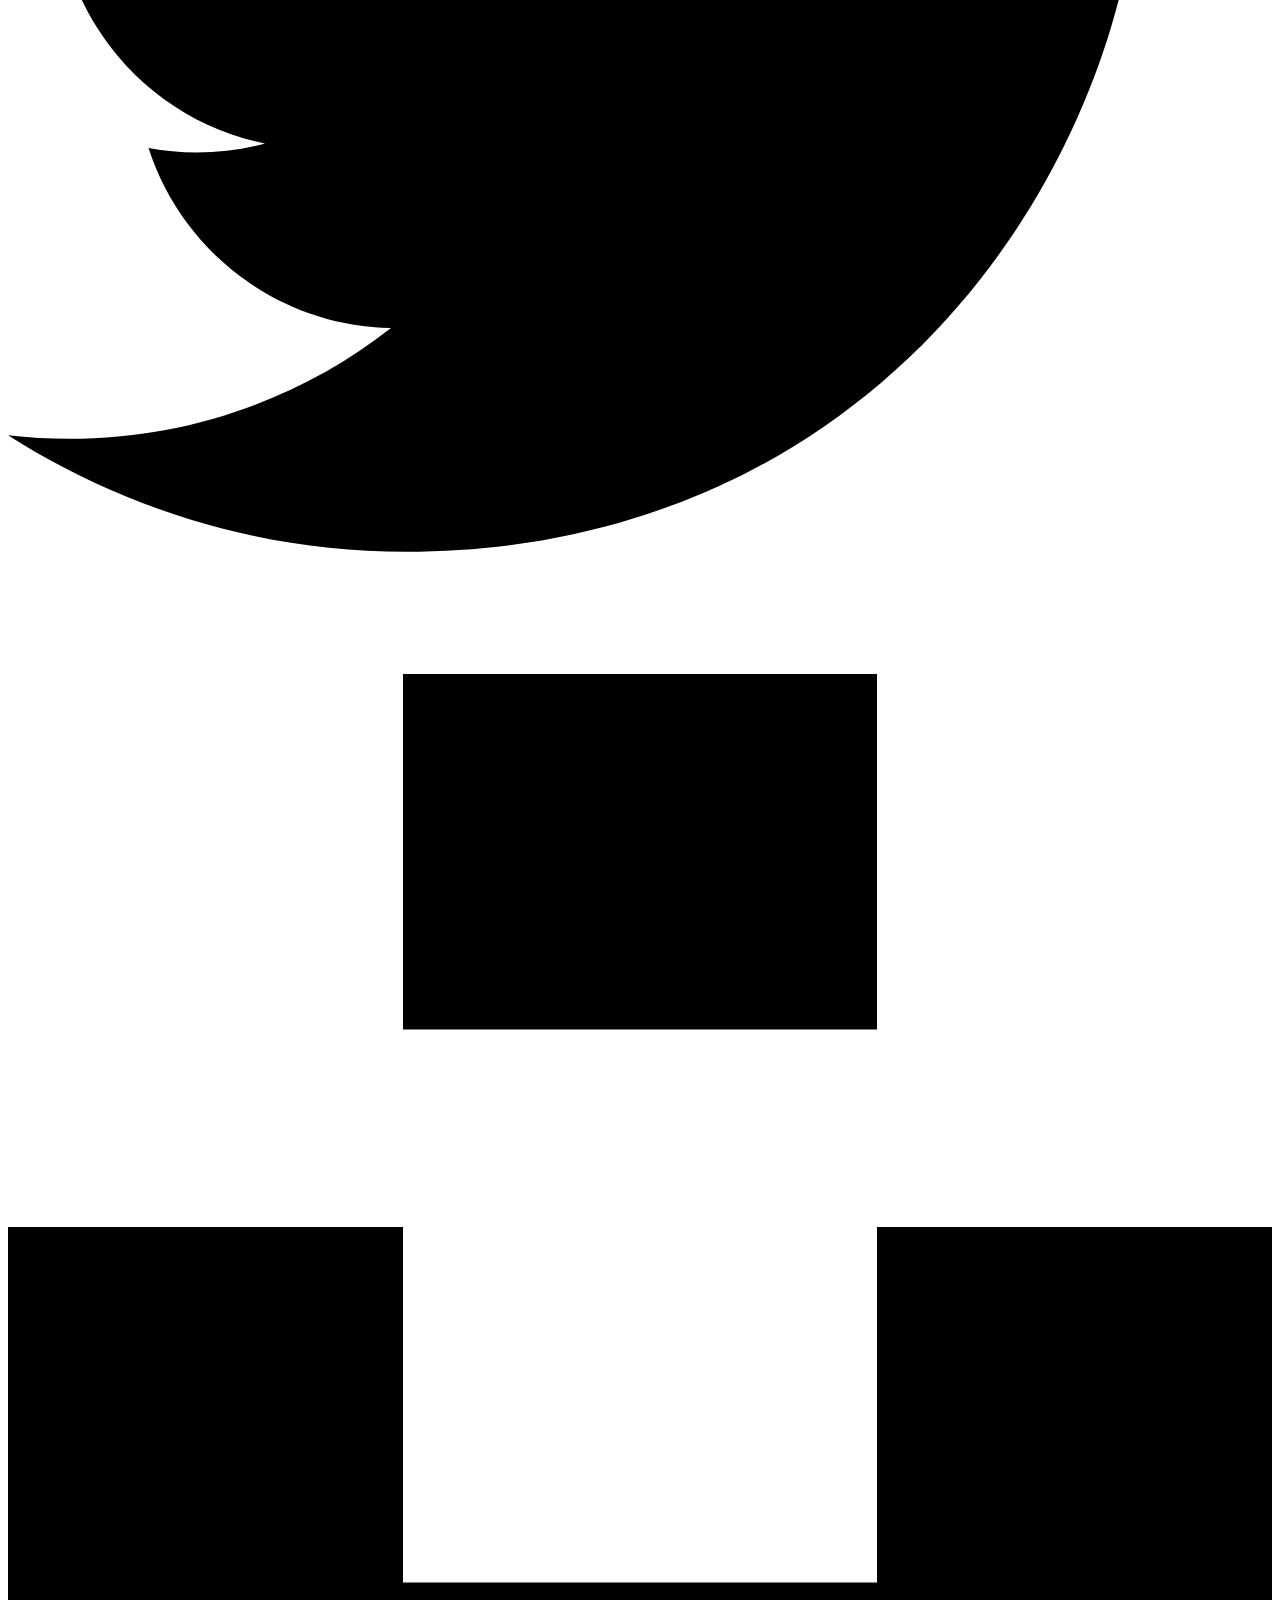
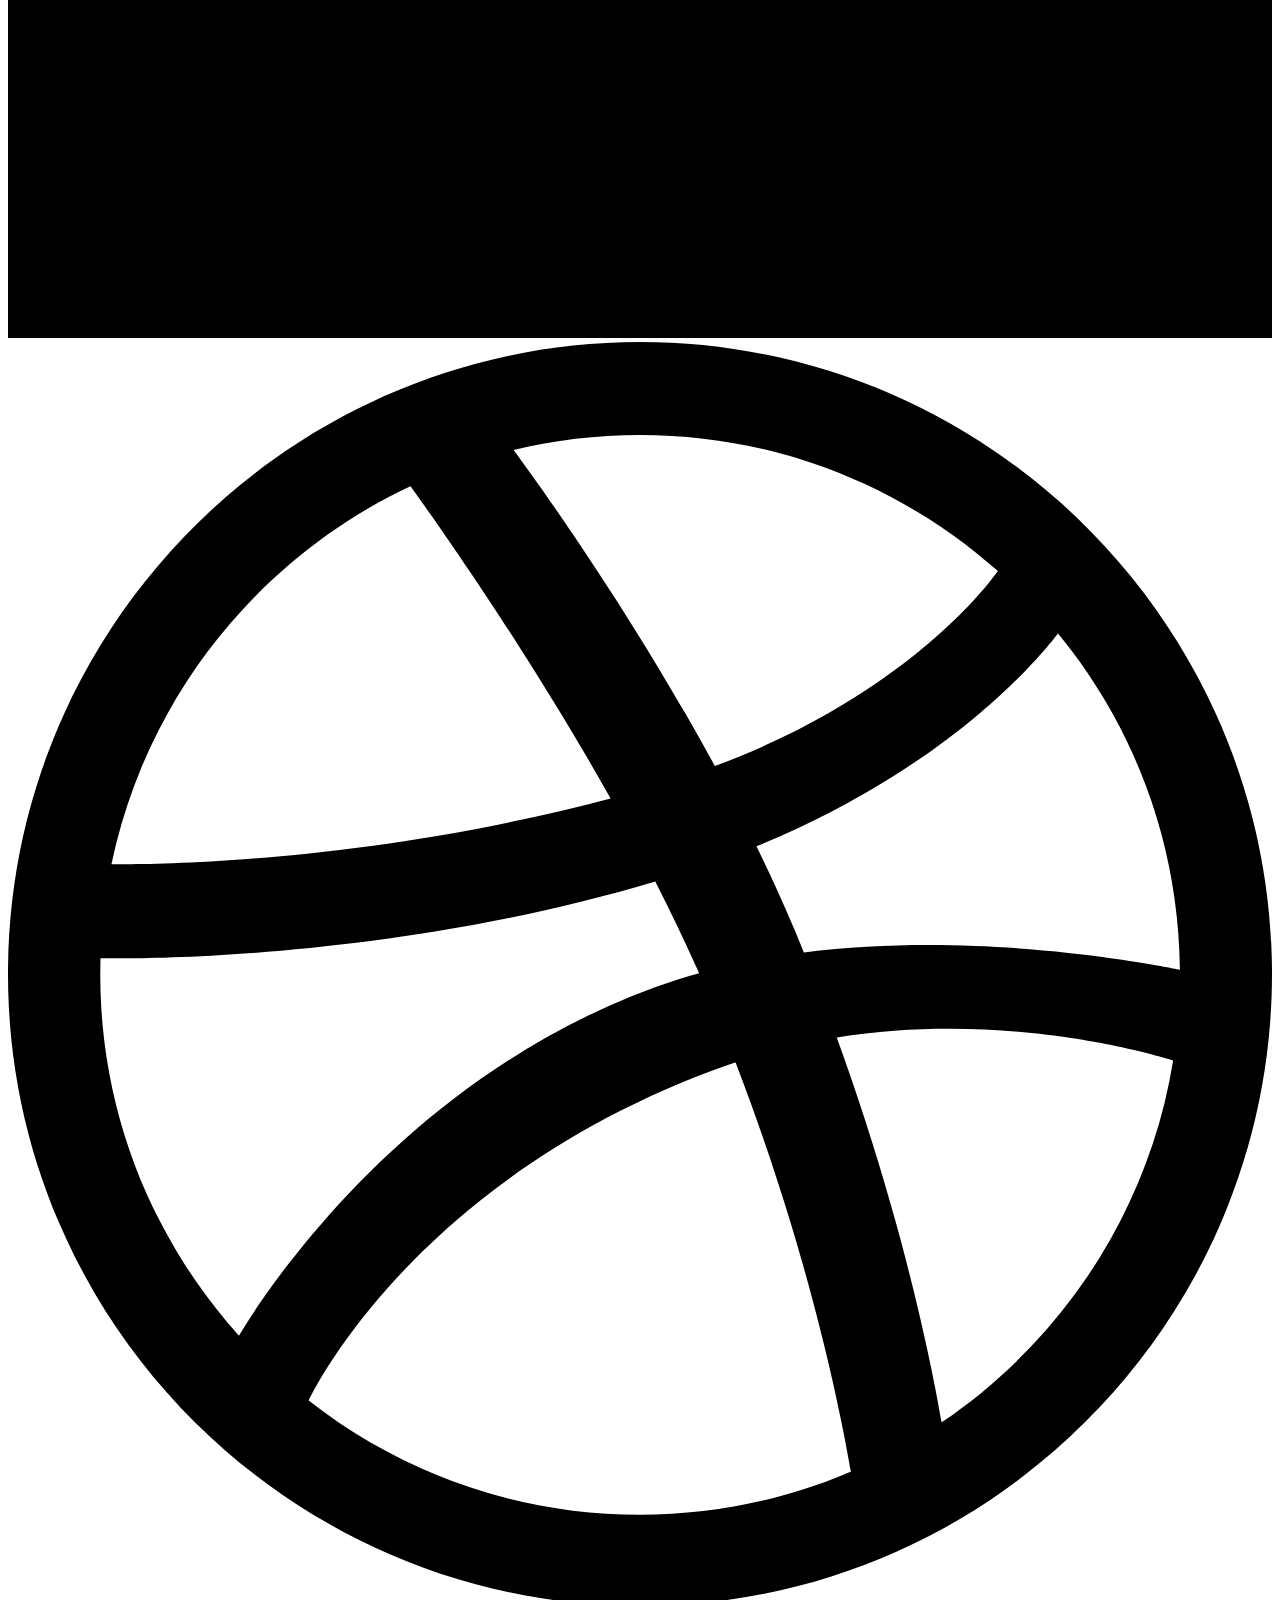
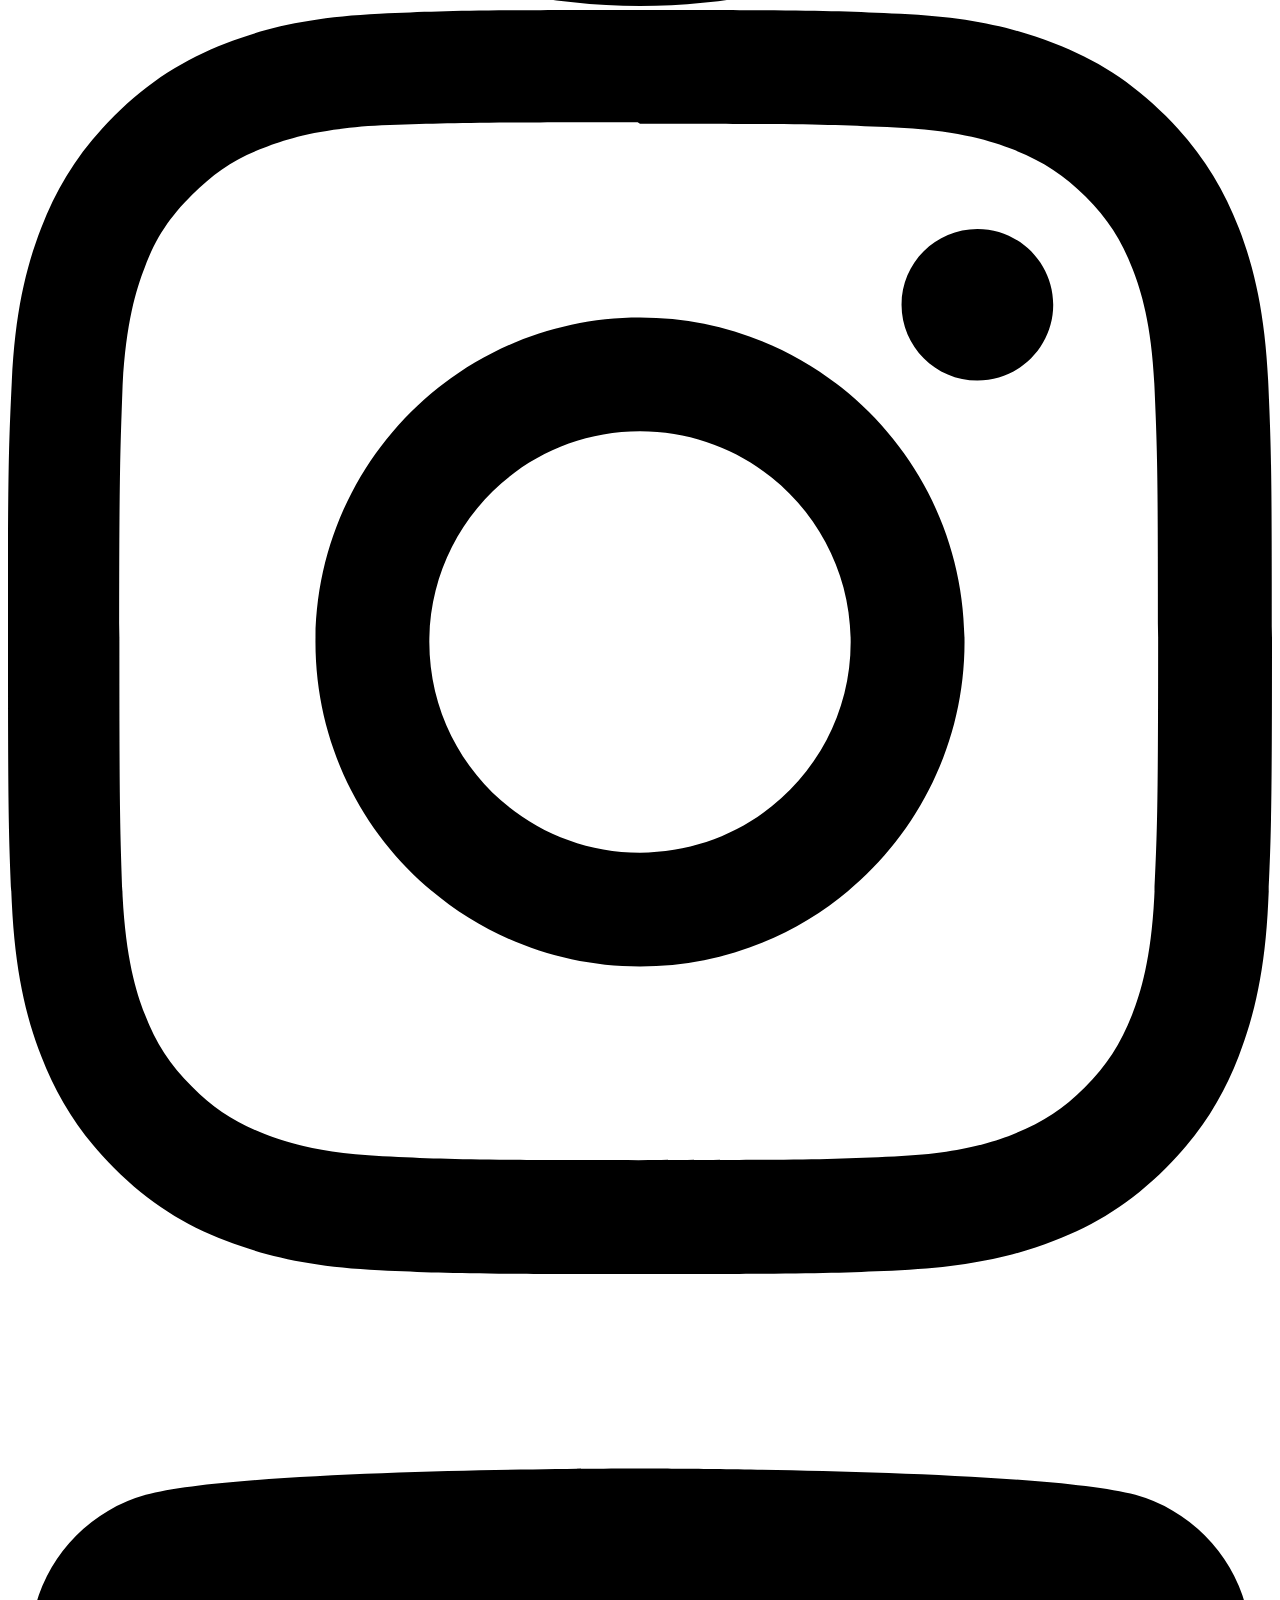
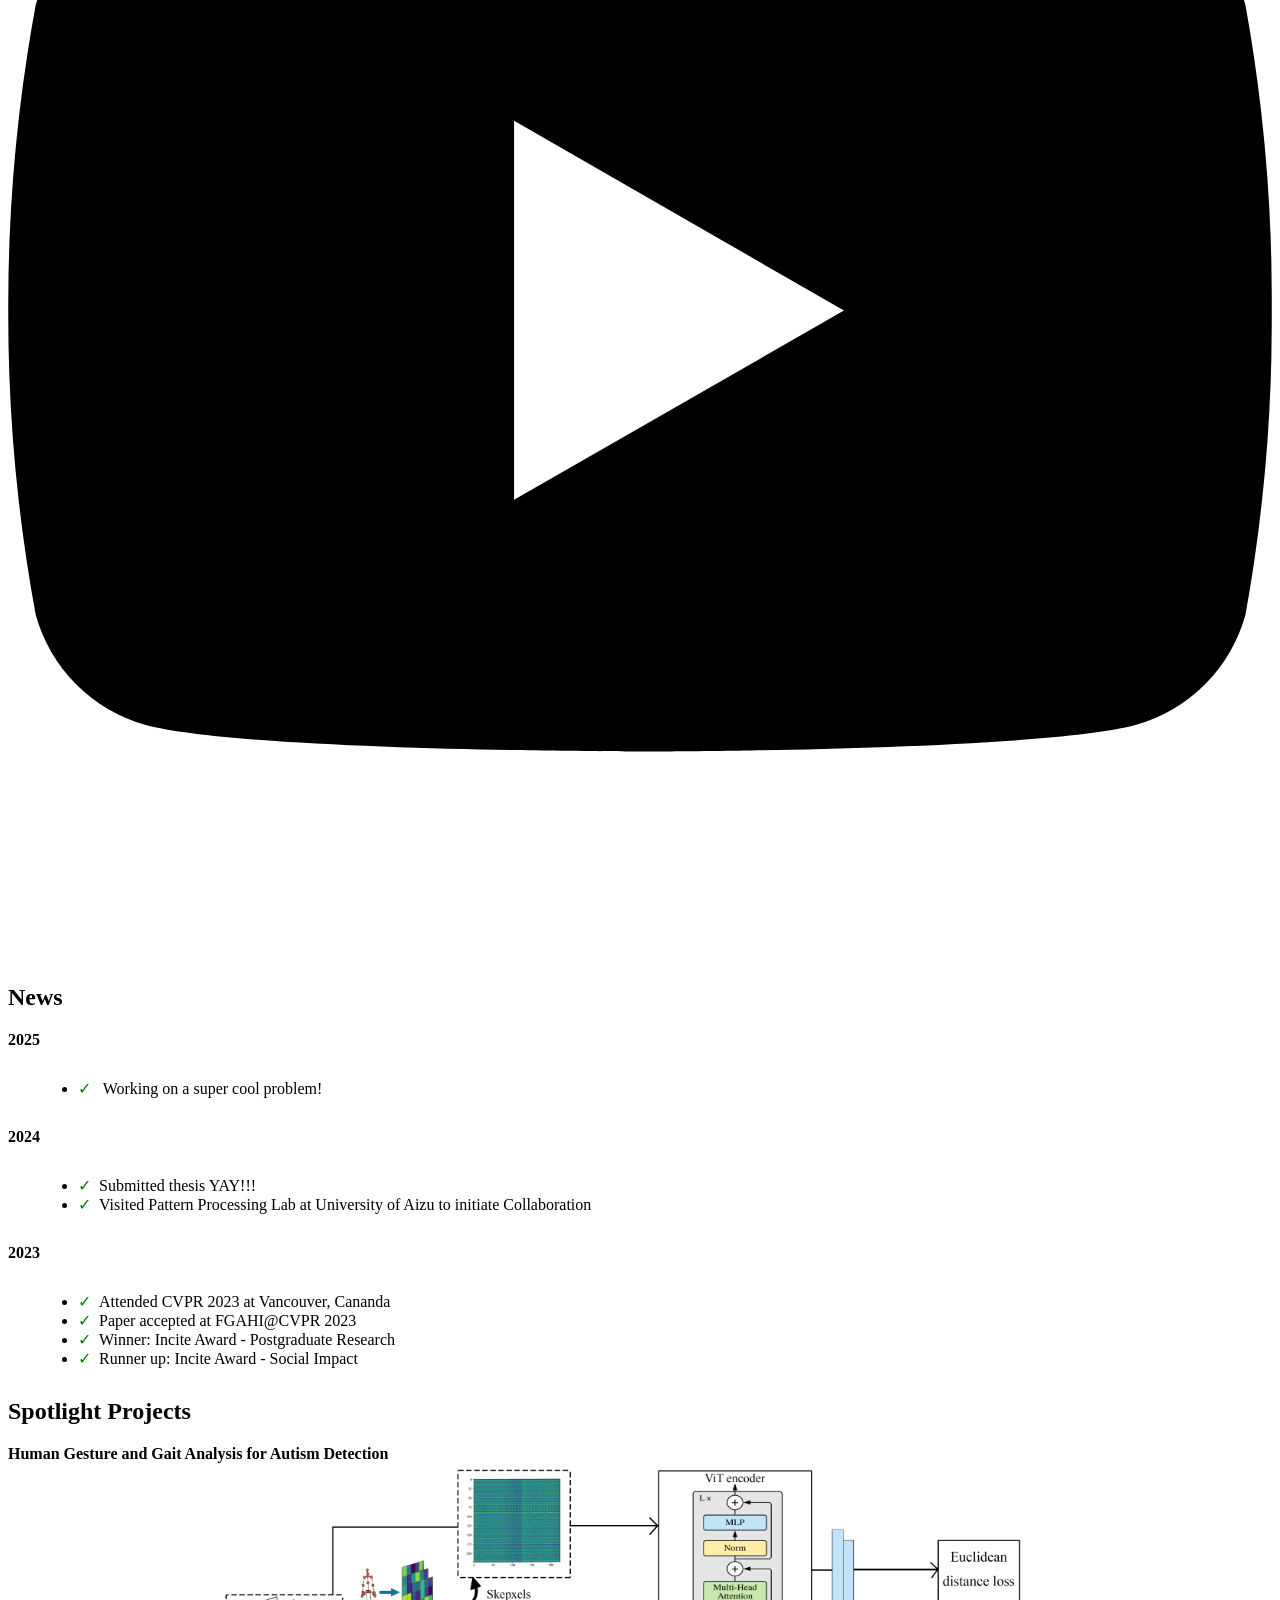
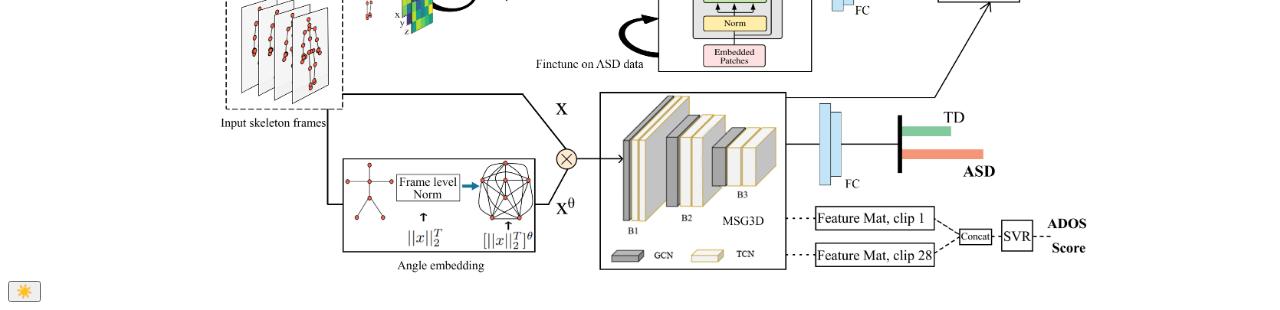
==== commit adc297f3: "Edited bio" ====
--- a/index.html
+++ b/index.html
@@ -95,7 +95,7 @@
 			<div class="mx-auto lg:mx-0 w-4/5 pt-3 border-b-2 border-green-500 opacity-25"></div>
 			<p class="pt-4 text-base font-bold flex items-center justify-center lg:justify-start"><svg class="h-4 fill-current text-green-700 pr-4" xmlns="http://www.w3.org/2000/svg" viewBox="0 0 20 20"><path d="M9 12H1v6a2 2 0 0 0 2 2h14a2 2 0 0 0 2-2v-6h-8v2H9v-2zm0-1H0V5c0-1.1.9-2 2-2h4V2a2 2 0 0 1 2-2h4a2 2 0 0 1 2 2v1h4a2 2 0 0 1 2 2v6h-9V9H9v2zm3-8V2H8v1h4z"/></svg>Researcher || Reader || Nature enthusiast</p>
 			<!-- <p class="pt-2 text-gray-600 text-xs lg:text-sm flex items-center justify-center lg:justify-start"><svg class="h-4 fill-current text-green-700 pr-4" xmlns="http://www.w3.org/2000/svg" viewBox="0 0 20 20"><path d="M10 20a10 10 0 1 1 0-20 10 10 0 0 1 0 20zm7.75-8a8.01 8.01 0 0 0 0-4h-3.82a28.81 28.81 0 0 1 0 4h3.82zm-.82 2h-3.22a14.44 14.44 0 0 1-.95 3.51A8.03 8.03 0 0 0 16.93 14zm-8.85-2h3.84a24.61 24.61 0 0 0 0-4H8.08a24.61 24.61 0 0 0 0 4zm.25 2c.41 2.4 1.13 4 1.67 4s1.26-1.6 1.67-4H8.33zm-6.08-2h3.82a28.81 28.81 0 0 1 0-4H2.25a8.01 8.01 0 0 0 0 4zm.82 2a8.03 8.03 0 0 0 4.17 3.51c-.42-.96-.74-2.16-.95-3.51H3.07zm13.86-8a8.03 8.03 0 0 0-4.17-3.51c.42.96.74 2.16.95 3.51h3.22zm-8.6 0h3.34c-.41-2.4-1.13-4-1.67-4S8.74 3.6 8.33 6zM3.07 6h3.22c.2-1.35.53-2.55.95-3.51A8.03 8.03 0 0 0 3.07 6z"/></svg> </p> -->
-			<p class="pt-8 text-sm">I completed my PhD from the University of Western Australia. I build efficient systems to optimize resources. I have designed context inspired models in healthcare, sports and now mRNA technology. Check out my git repo for details. <br>I am lifelong learner. When I am not researching CS, I am usually researching wildlife and photography.</p>
+			<p class="pt-8 text-sm">I completed my PhD from the University of Western Australia. I build efficient systems to optimize resources. I have designed context inspired models in healthcare, sports and now mRNA technology. Check out my github repo for details. <br>I am a lifelong learner. When I am not researching CS, I am usually researching wildlife and photography.</p>
 			<p class="pt-12 text-l"><b>Research interest: </b>Computer Vision, Machine Learning, Deep Learning, Bio-medical Signal Processing</p>
 			<b><p  class="pt-8 text-xl", style="color:#379781;"> Dream: I want to see the whole world and experience all cultures </p></b>			
 			
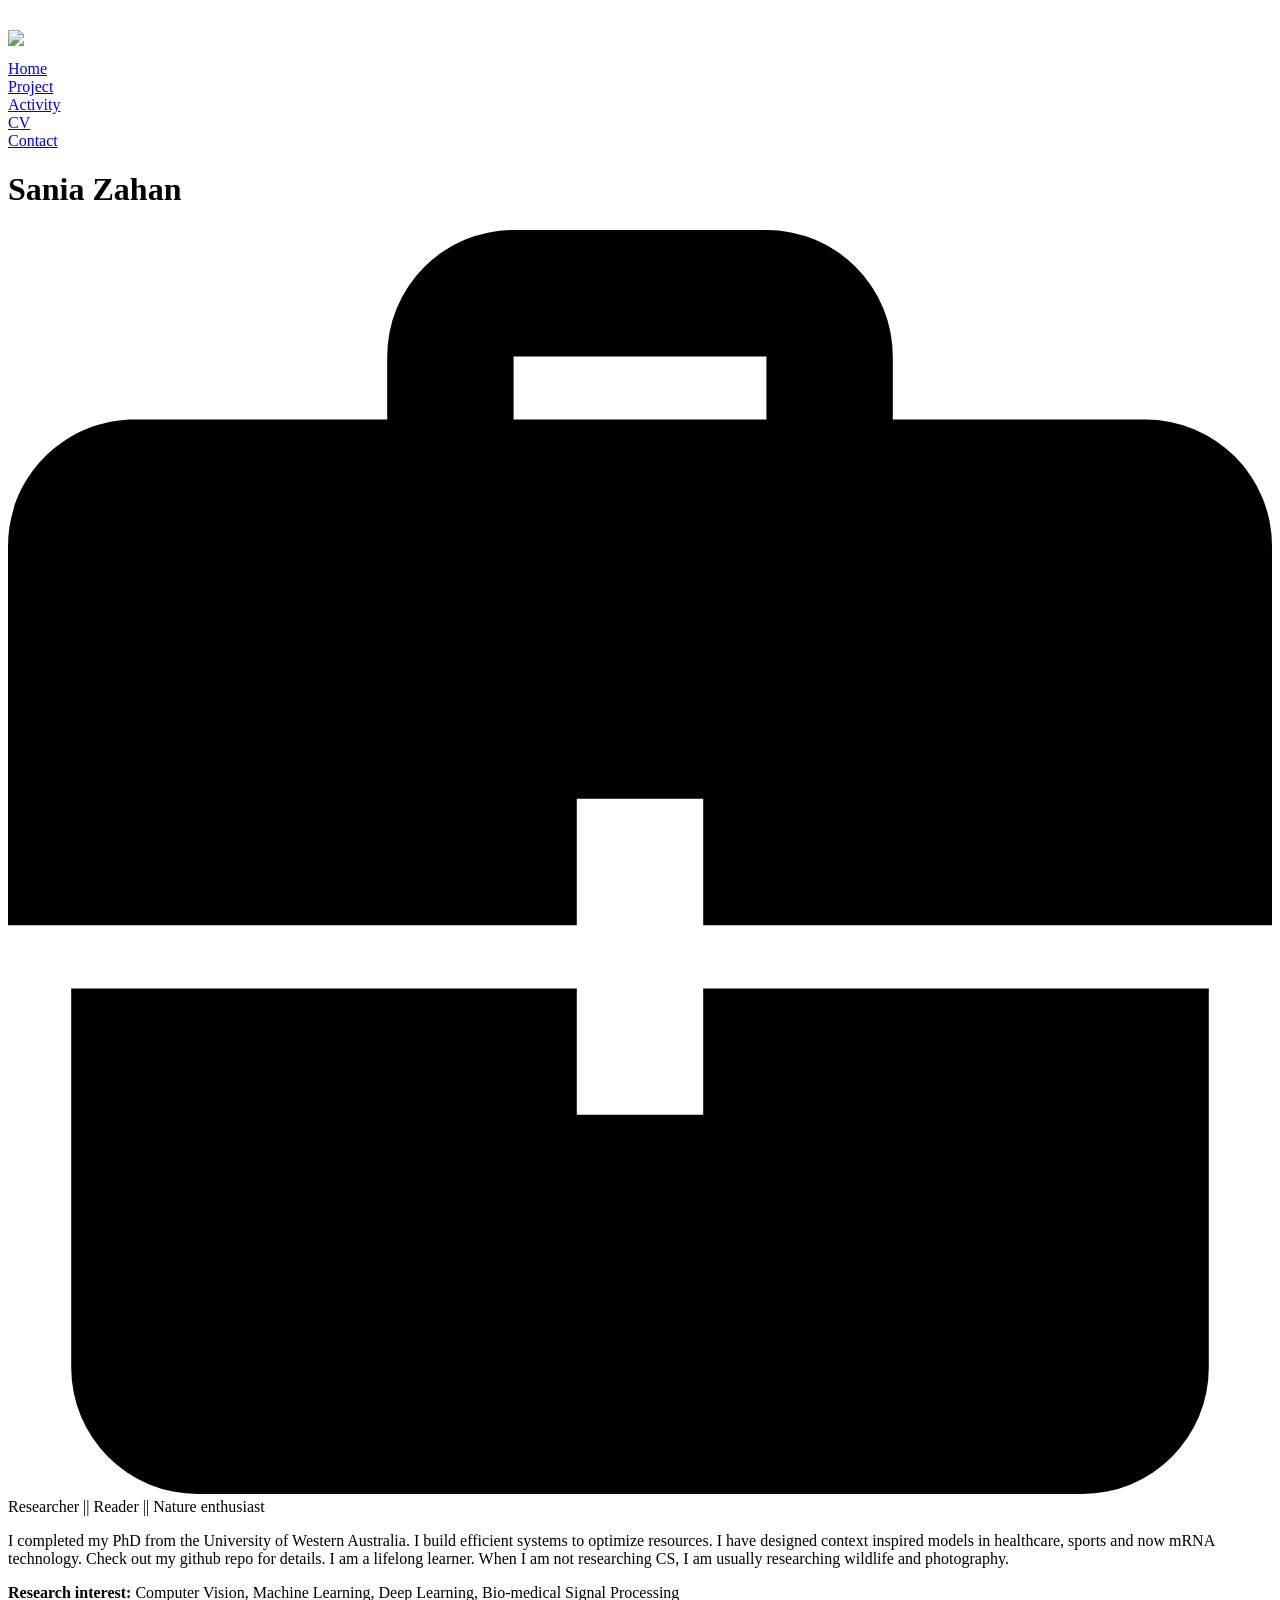
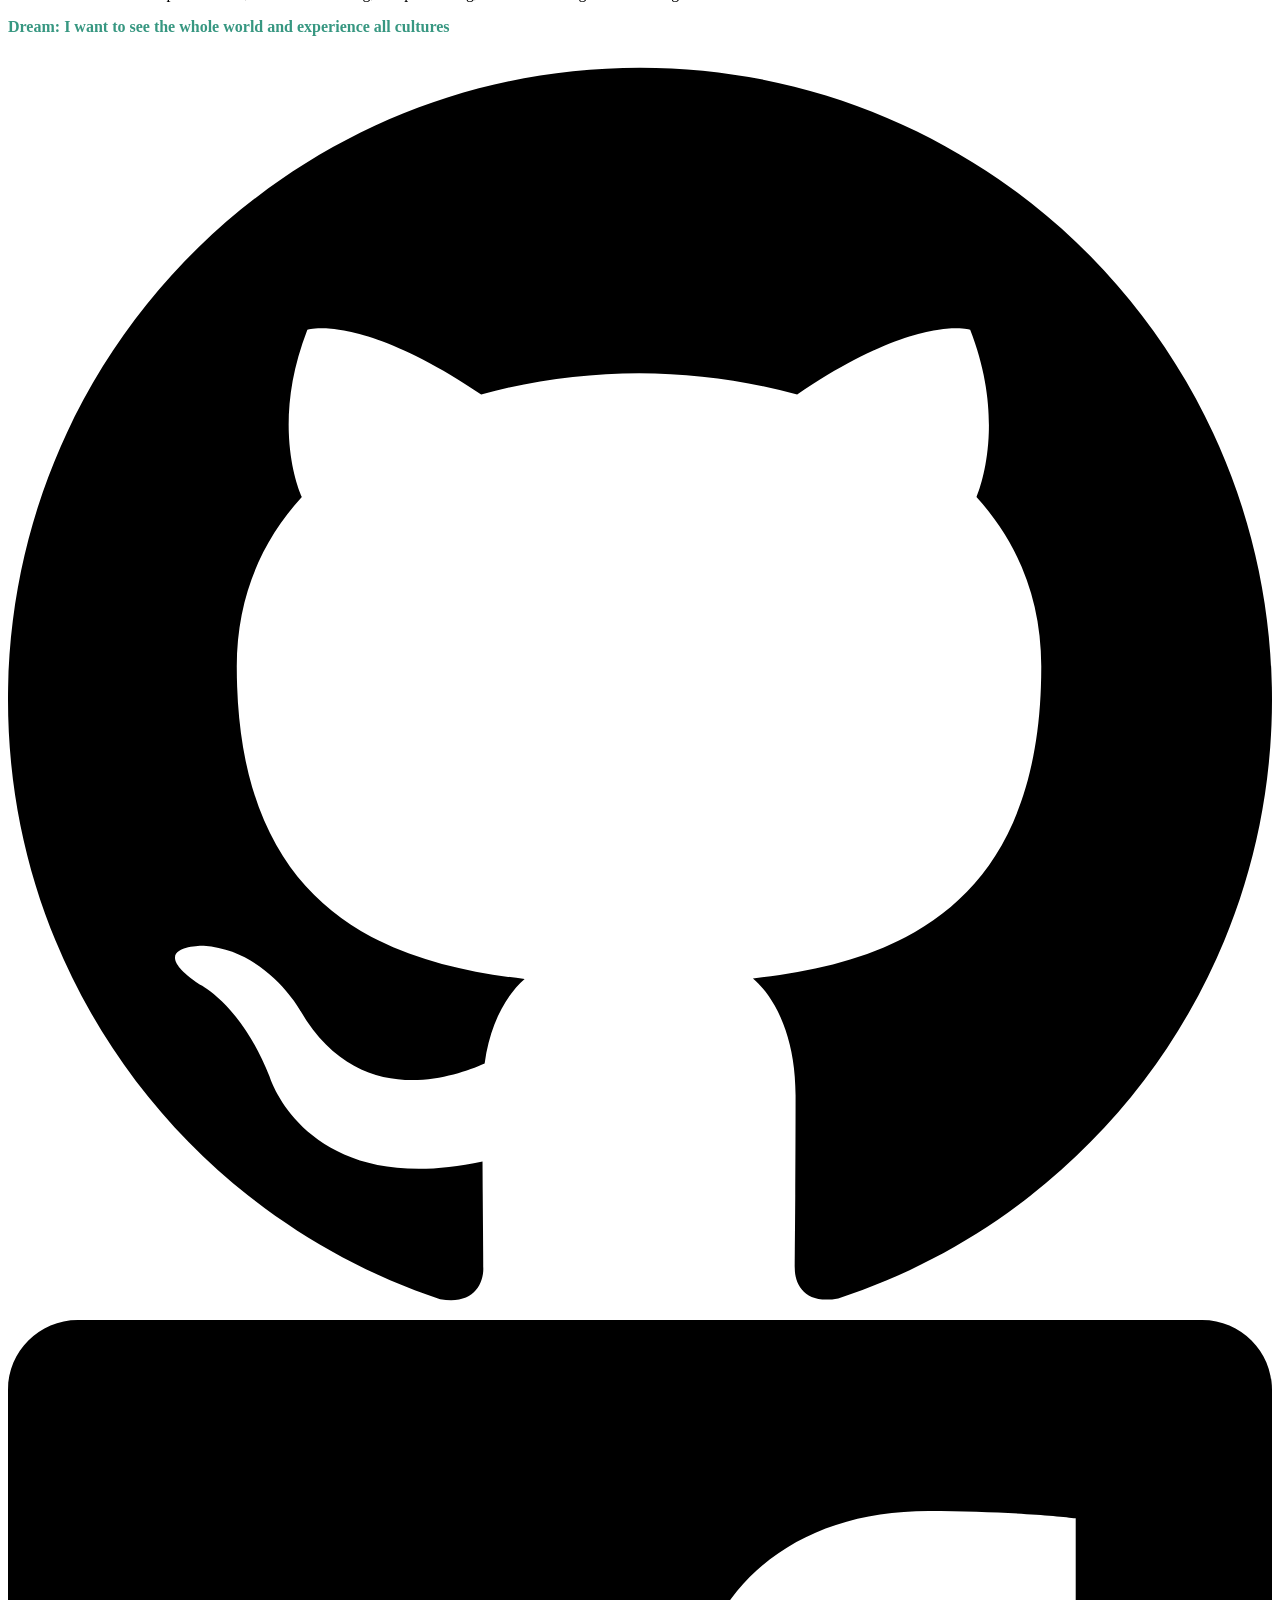
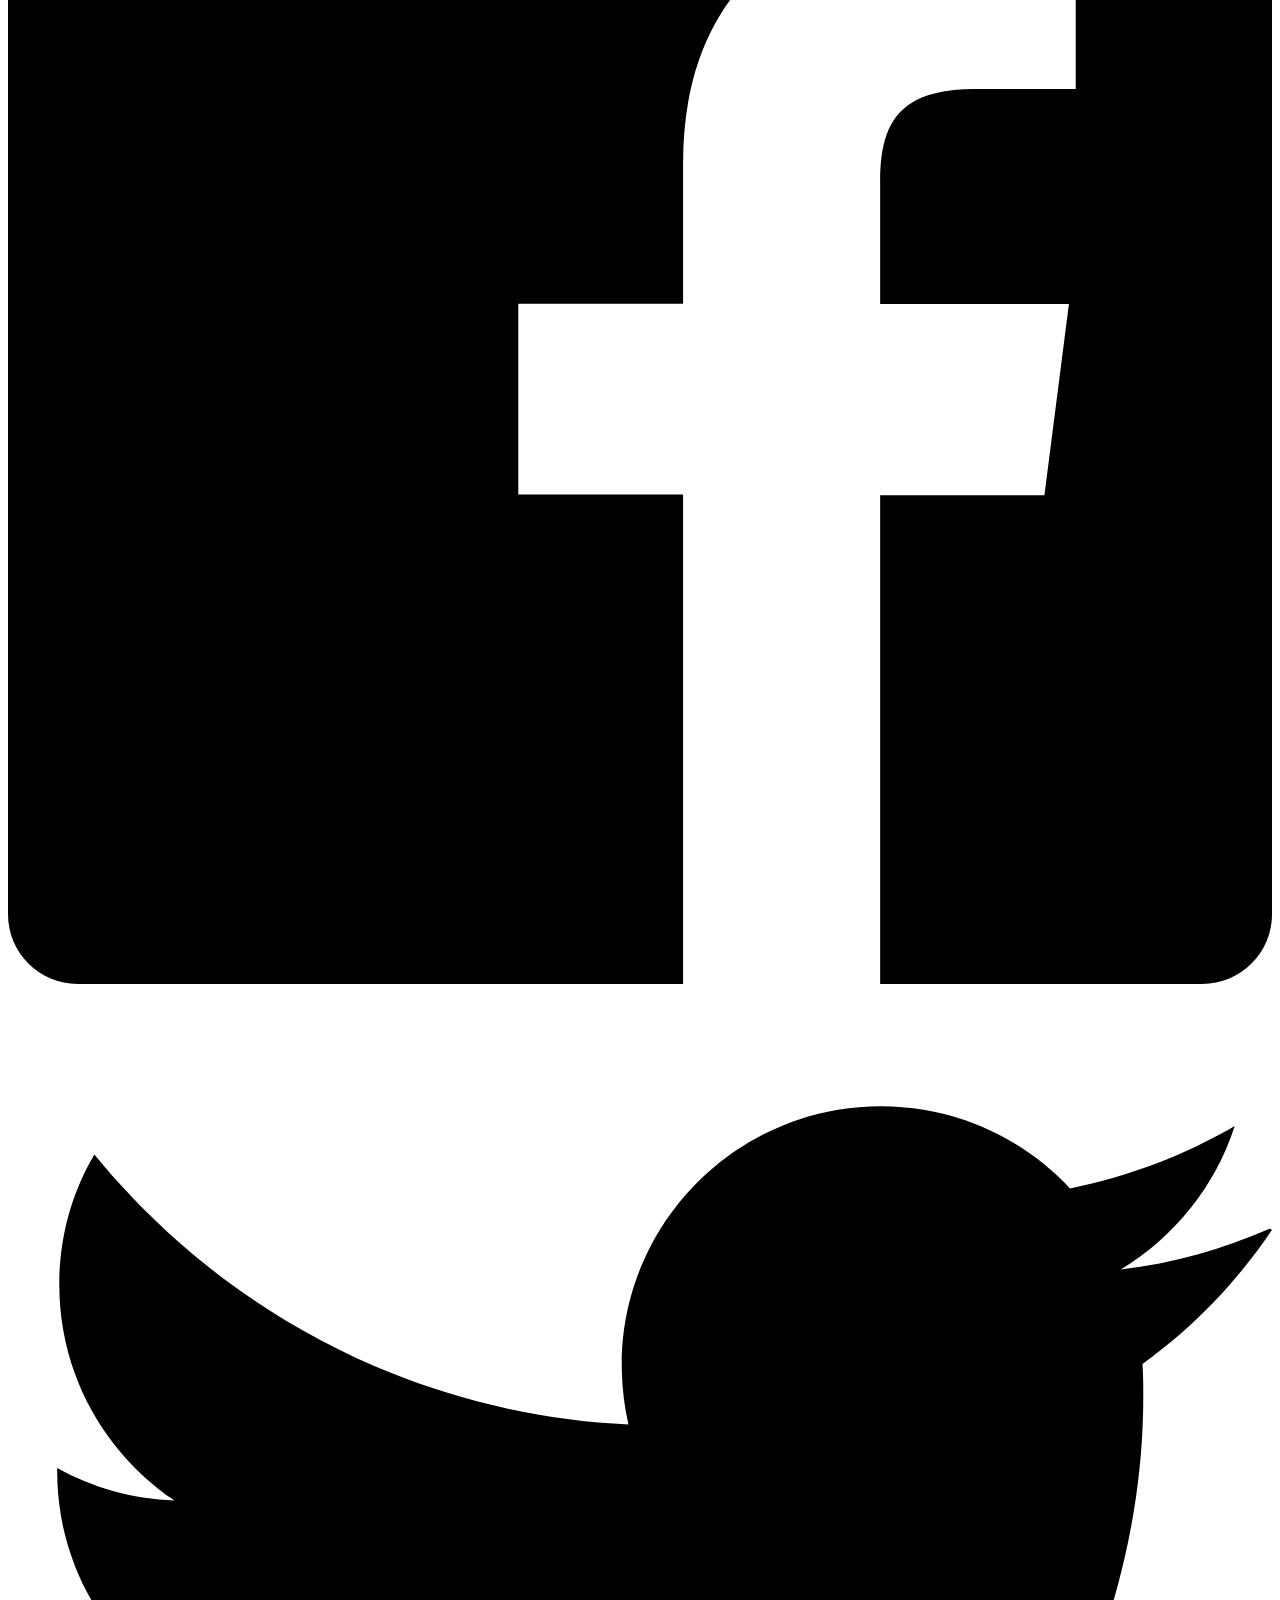
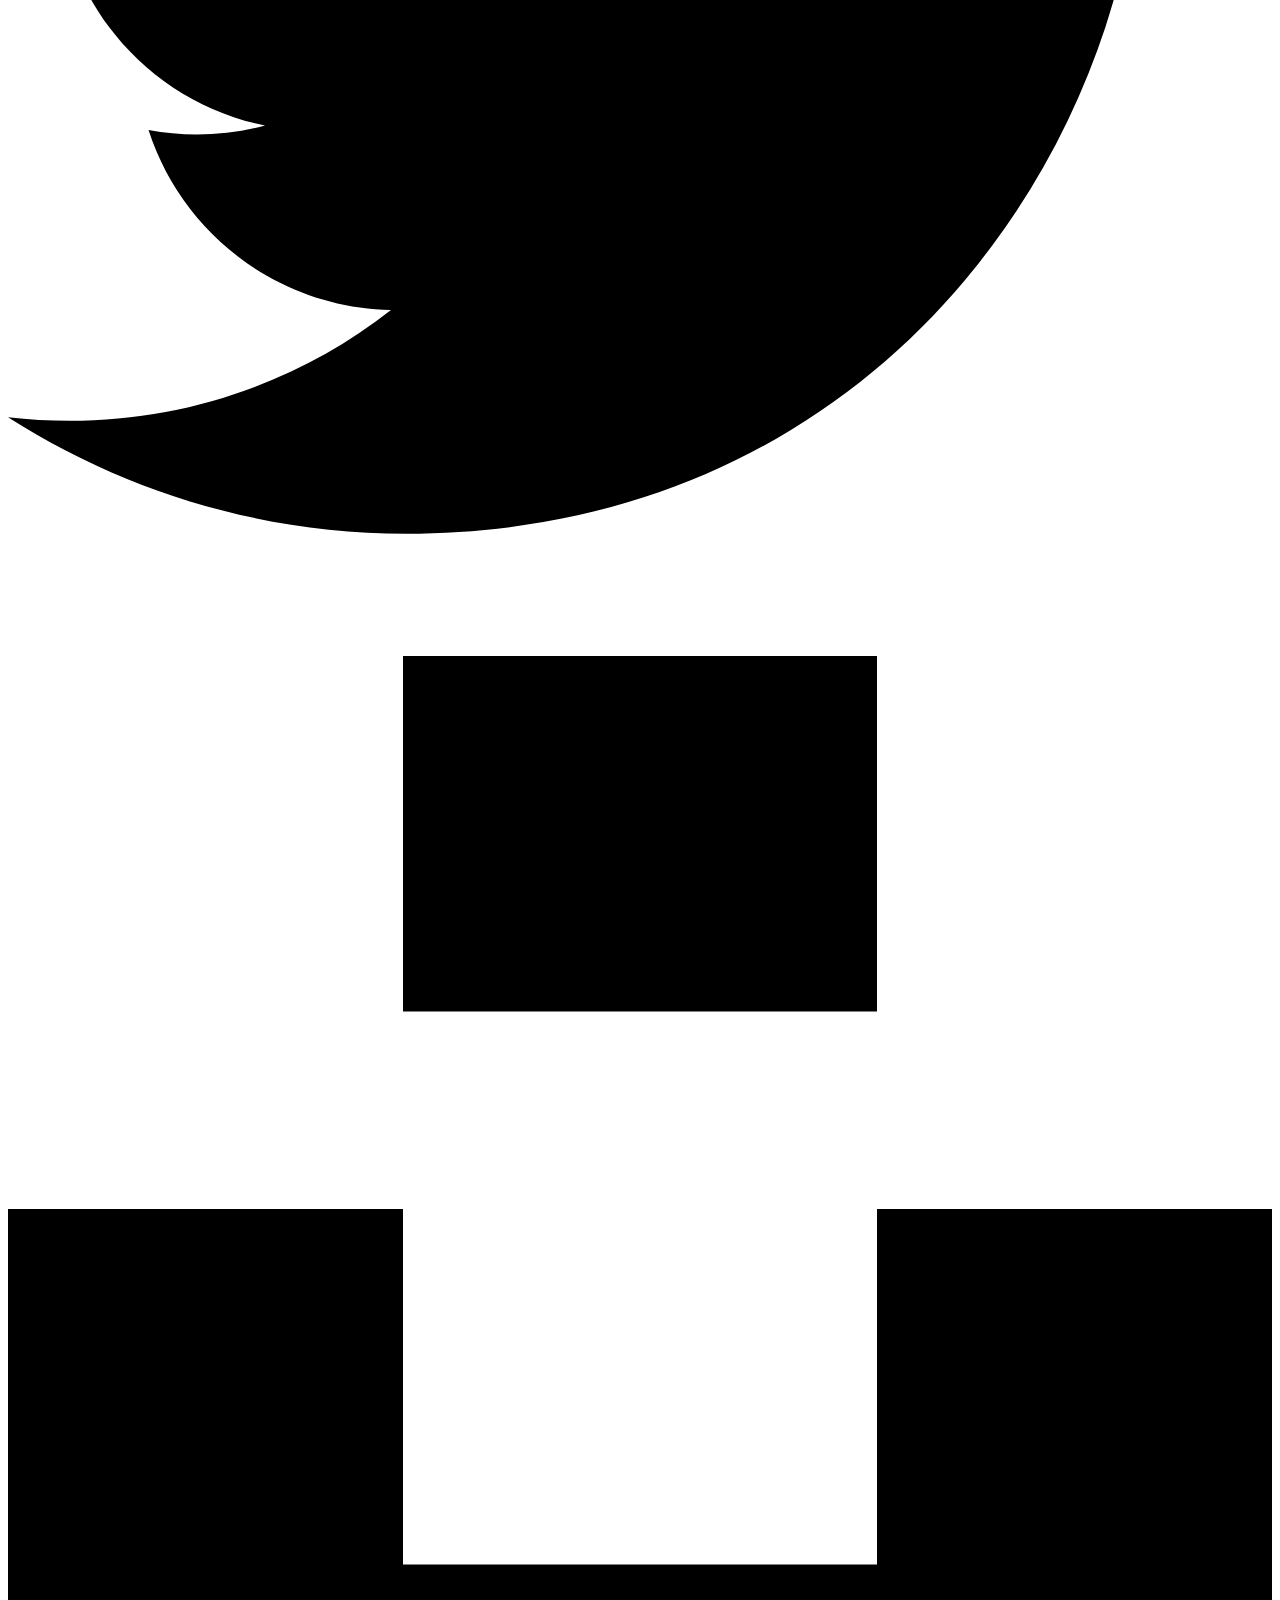
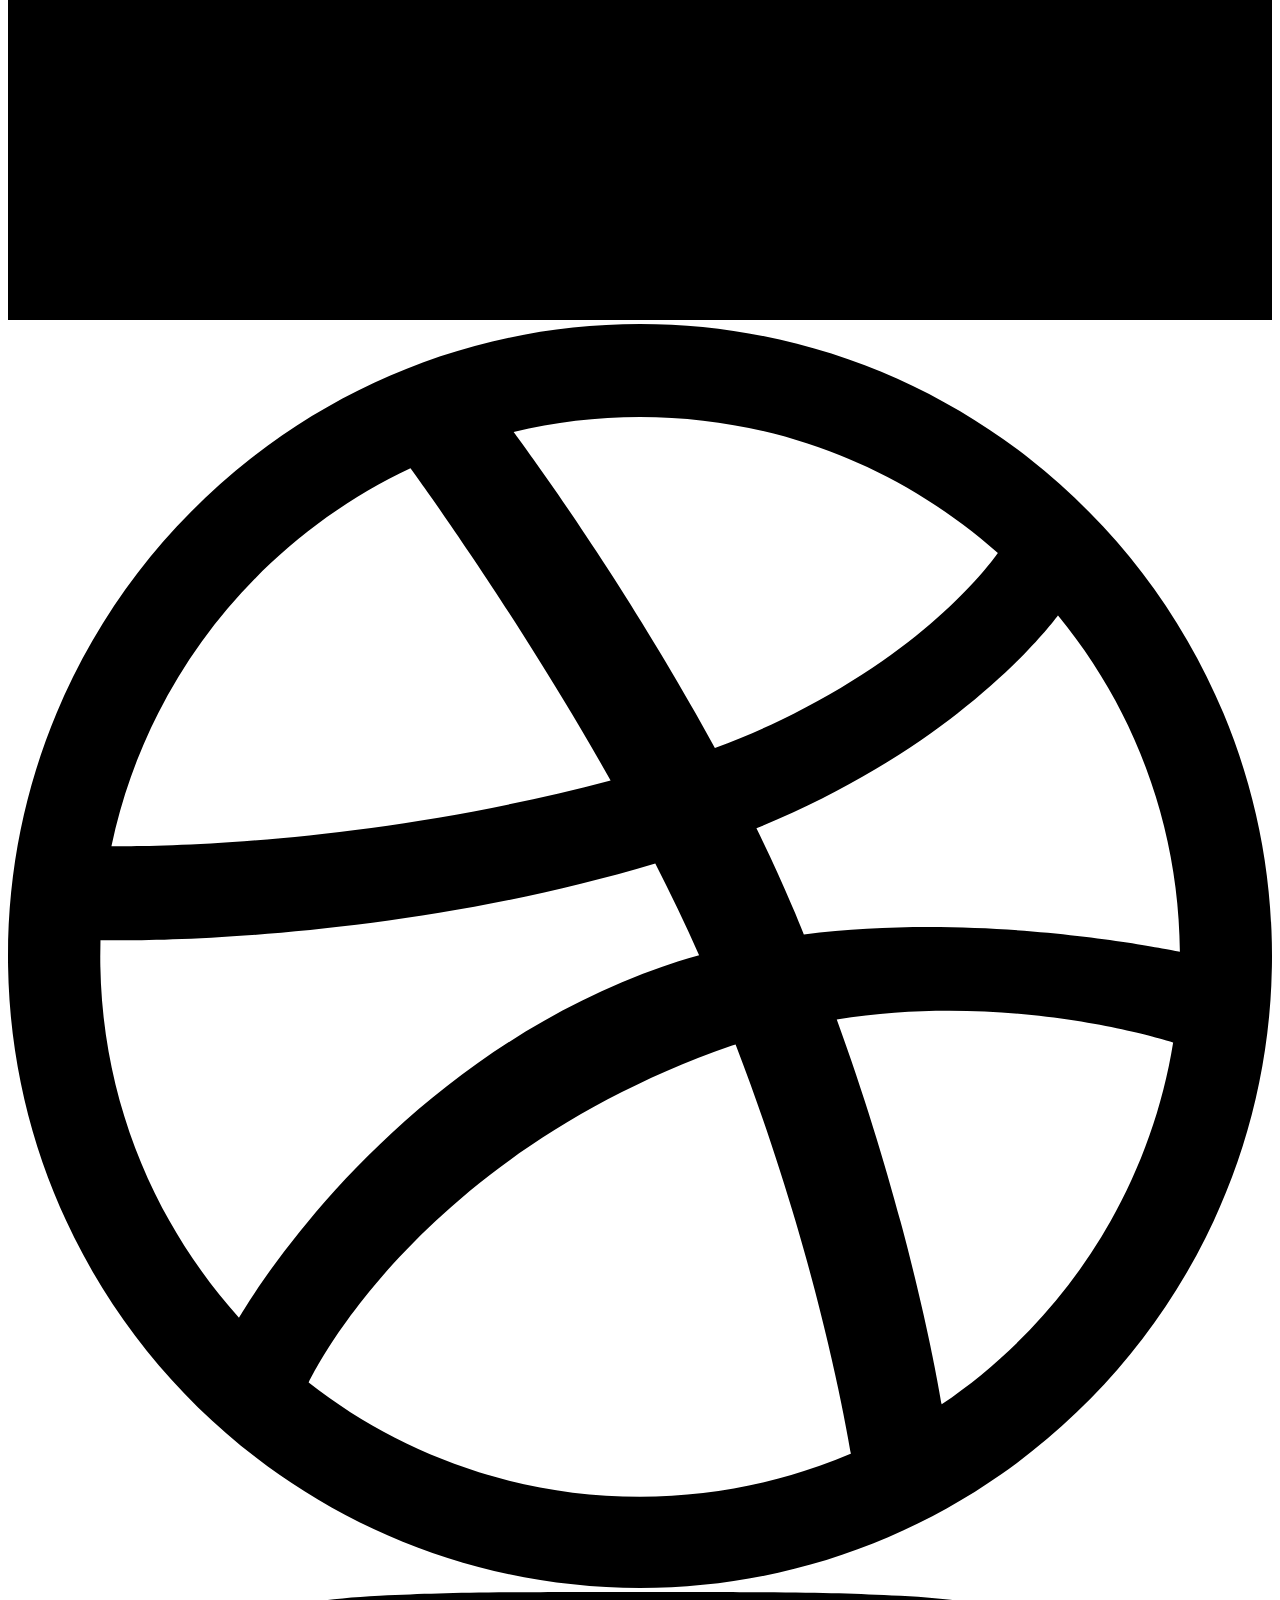
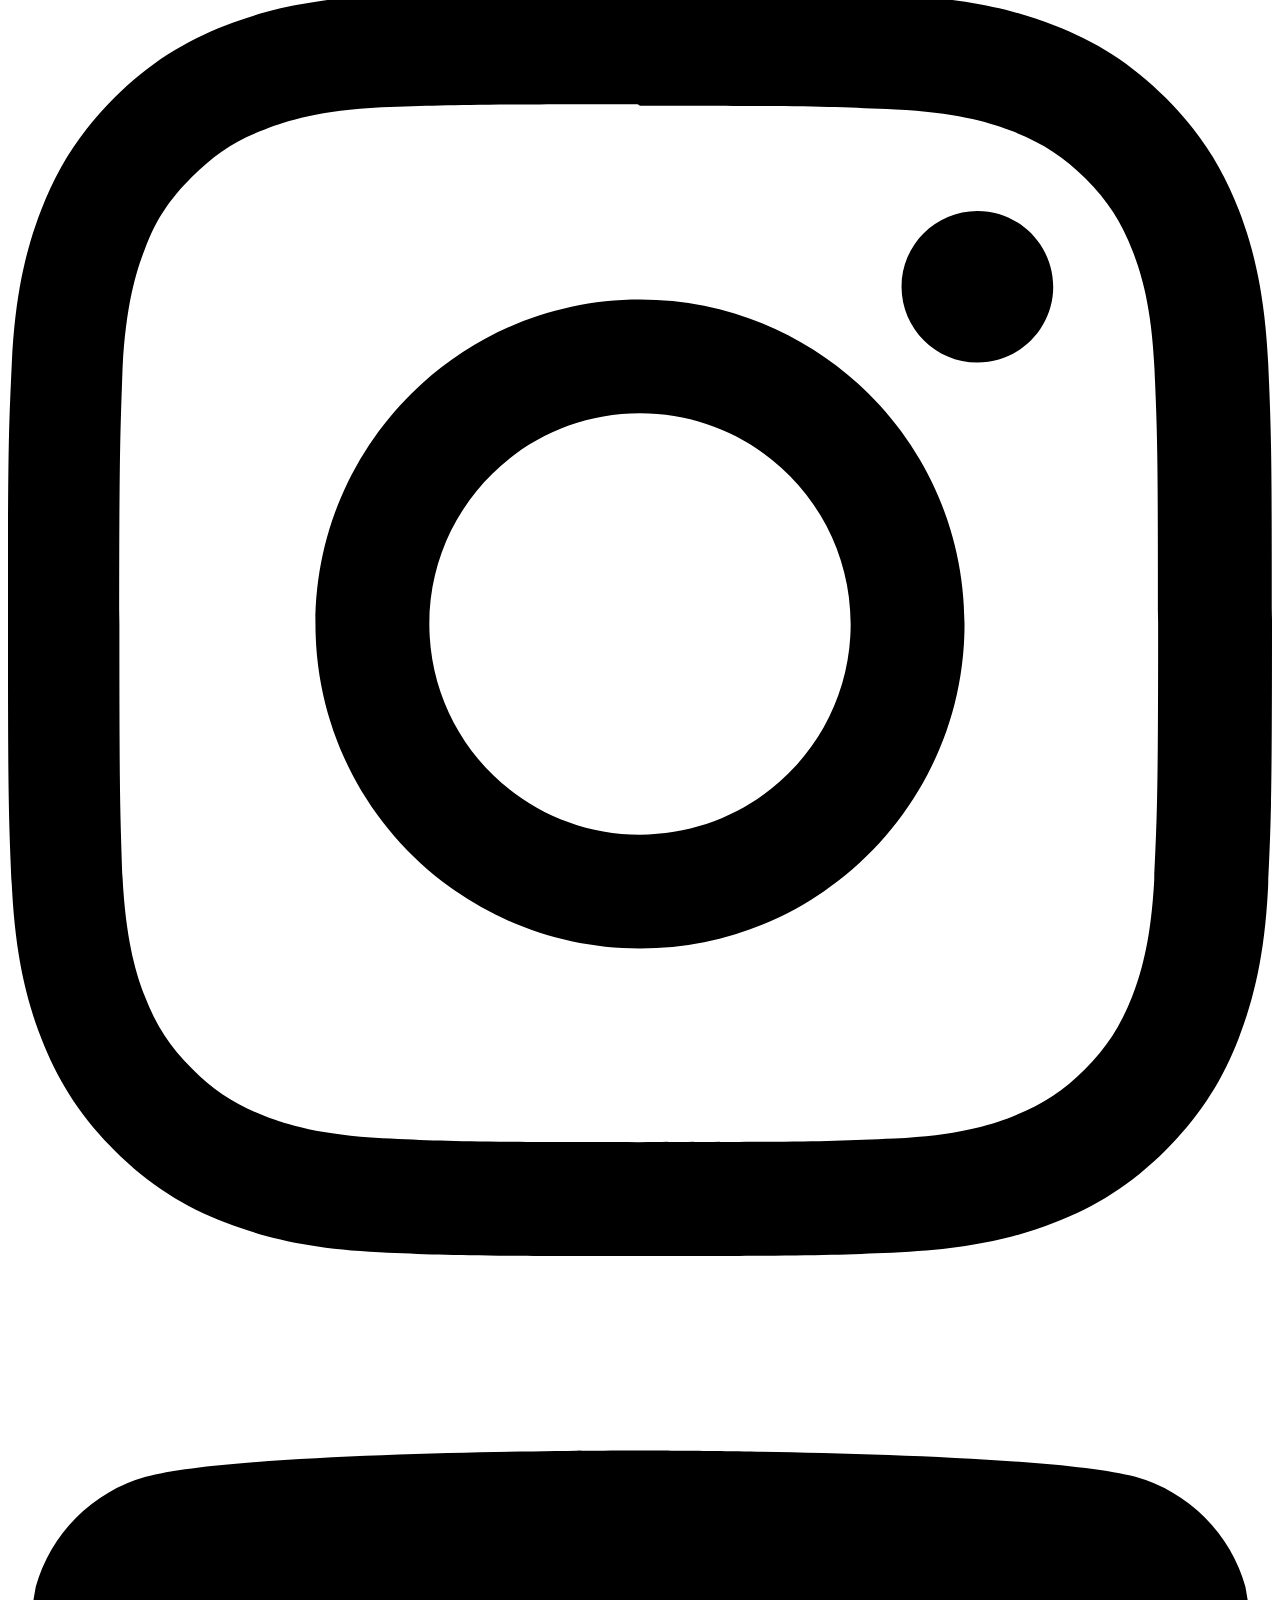
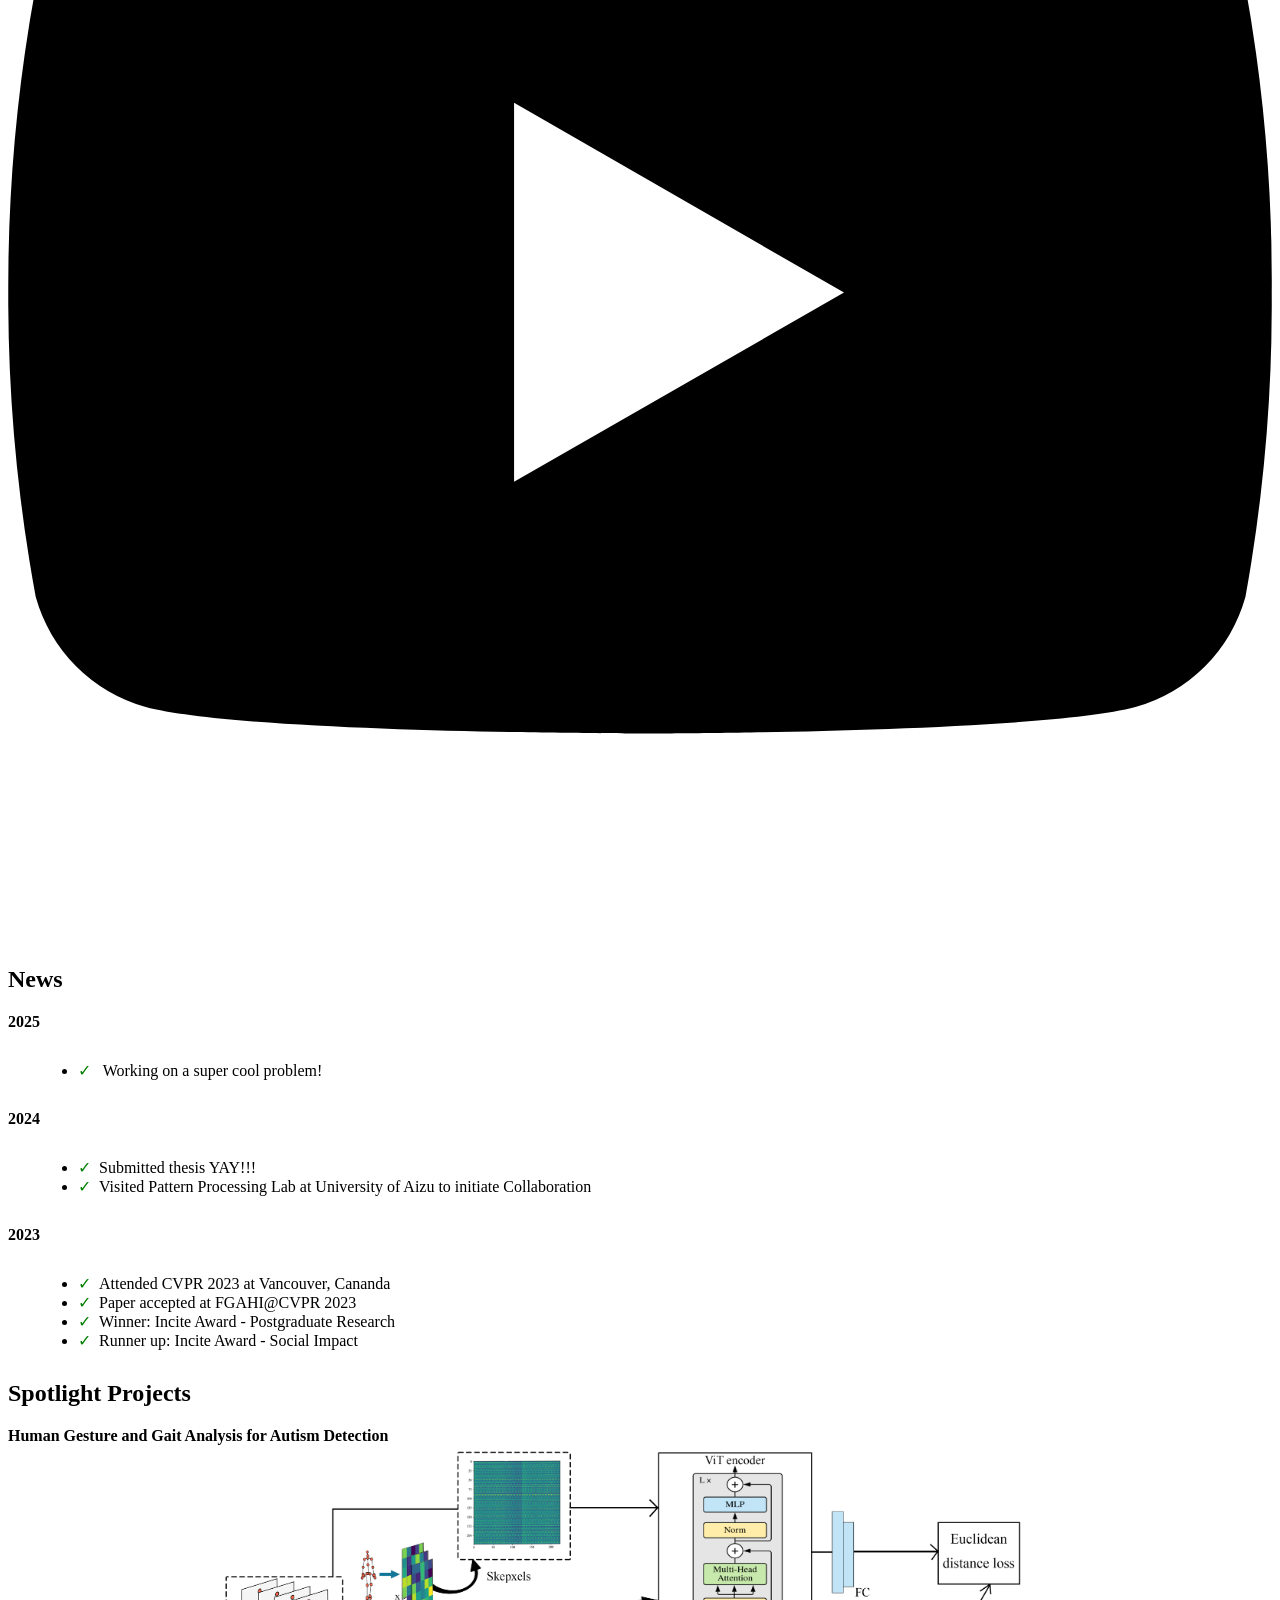
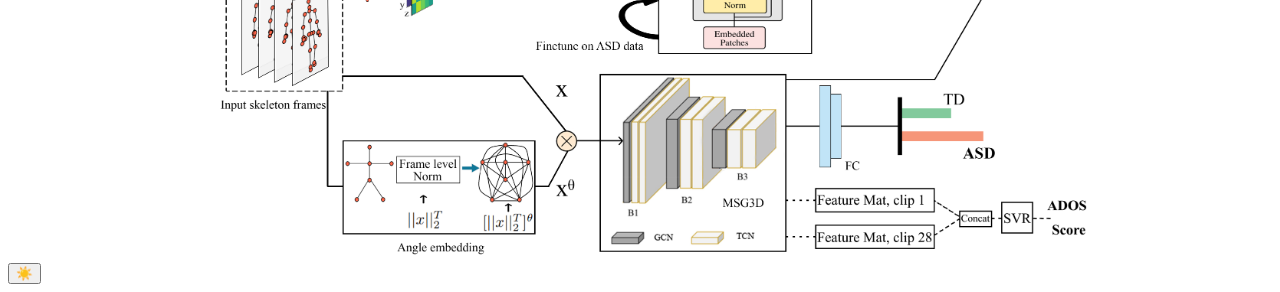
==== commit 81f0b6fc: "Edited bio" ====
--- a/index.html
+++ b/index.html
@@ -95,7 +95,7 @@
 			<div class="mx-auto lg:mx-0 w-4/5 pt-3 border-b-2 border-green-500 opacity-25"></div>
 			<p class="pt-4 text-base font-bold flex items-center justify-center lg:justify-start"><svg class="h-4 fill-current text-green-700 pr-4" xmlns="http://www.w3.org/2000/svg" viewBox="0 0 20 20"><path d="M9 12H1v6a2 2 0 0 0 2 2h14a2 2 0 0 0 2-2v-6h-8v2H9v-2zm0-1H0V5c0-1.1.9-2 2-2h4V2a2 2 0 0 1 2-2h4a2 2 0 0 1 2 2v1h4a2 2 0 0 1 2 2v6h-9V9H9v2zm3-8V2H8v1h4z"/></svg>Researcher || Reader || Nature enthusiast</p>
 			<!-- <p class="pt-2 text-gray-600 text-xs lg:text-sm flex items-center justify-center lg:justify-start"><svg class="h-4 fill-current text-green-700 pr-4" xmlns="http://www.w3.org/2000/svg" viewBox="0 0 20 20"><path d="M10 20a10 10 0 1 1 0-20 10 10 0 0 1 0 20zm7.75-8a8.01 8.01 0 0 0 0-4h-3.82a28.81 28.81 0 0 1 0 4h3.82zm-.82 2h-3.22a14.44 14.44 0 0 1-.95 3.51A8.03 8.03 0 0 0 16.93 14zm-8.85-2h3.84a24.61 24.61 0 0 0 0-4H8.08a24.61 24.61 0 0 0 0 4zm.25 2c.41 2.4 1.13 4 1.67 4s1.26-1.6 1.67-4H8.33zm-6.08-2h3.82a28.81 28.81 0 0 1 0-4H2.25a8.01 8.01 0 0 0 0 4zm.82 2a8.03 8.03 0 0 0 4.17 3.51c-.42-.96-.74-2.16-.95-3.51H3.07zm13.86-8a8.03 8.03 0 0 0-4.17-3.51c.42.96.74 2.16.95 3.51h3.22zm-8.6 0h3.34c-.41-2.4-1.13-4-1.67-4S8.74 3.6 8.33 6zM3.07 6h3.22c.2-1.35.53-2.55.95-3.51A8.03 8.03 0 0 0 3.07 6z"/></svg> </p> -->
-			<p class="pt-8 text-sm">I completed my PhD from the University of Western Australia. I build efficient systems to optimize resources. I have designed context inspired models in healthcare, sports and now mRNA technology. Check out my github repo for details. <br>I am a lifelong learner. When I am not researching CS, I am usually researching wildlife and photography.</p>
+			<p class="pt-8 text-sm">I completed my PhD from the University of Western Australia. I build efficient systems to optimize resources. I have designed context inspired models in healthcare, sports and now mRNA technology. Check out my github repo for details. I am a lifelong learner. When I am not researching CS, I am usually researching wildlife and photography.</p>
 			<p class="pt-12 text-l"><b>Research interest: </b>Computer Vision, Machine Learning, Deep Learning, Bio-medical Signal Processing</p>
 			<b><p  class="pt-8 text-xl", style="color:#379781;"> Dream: I want to see the whole world and experience all cultures </p></b>			
 			
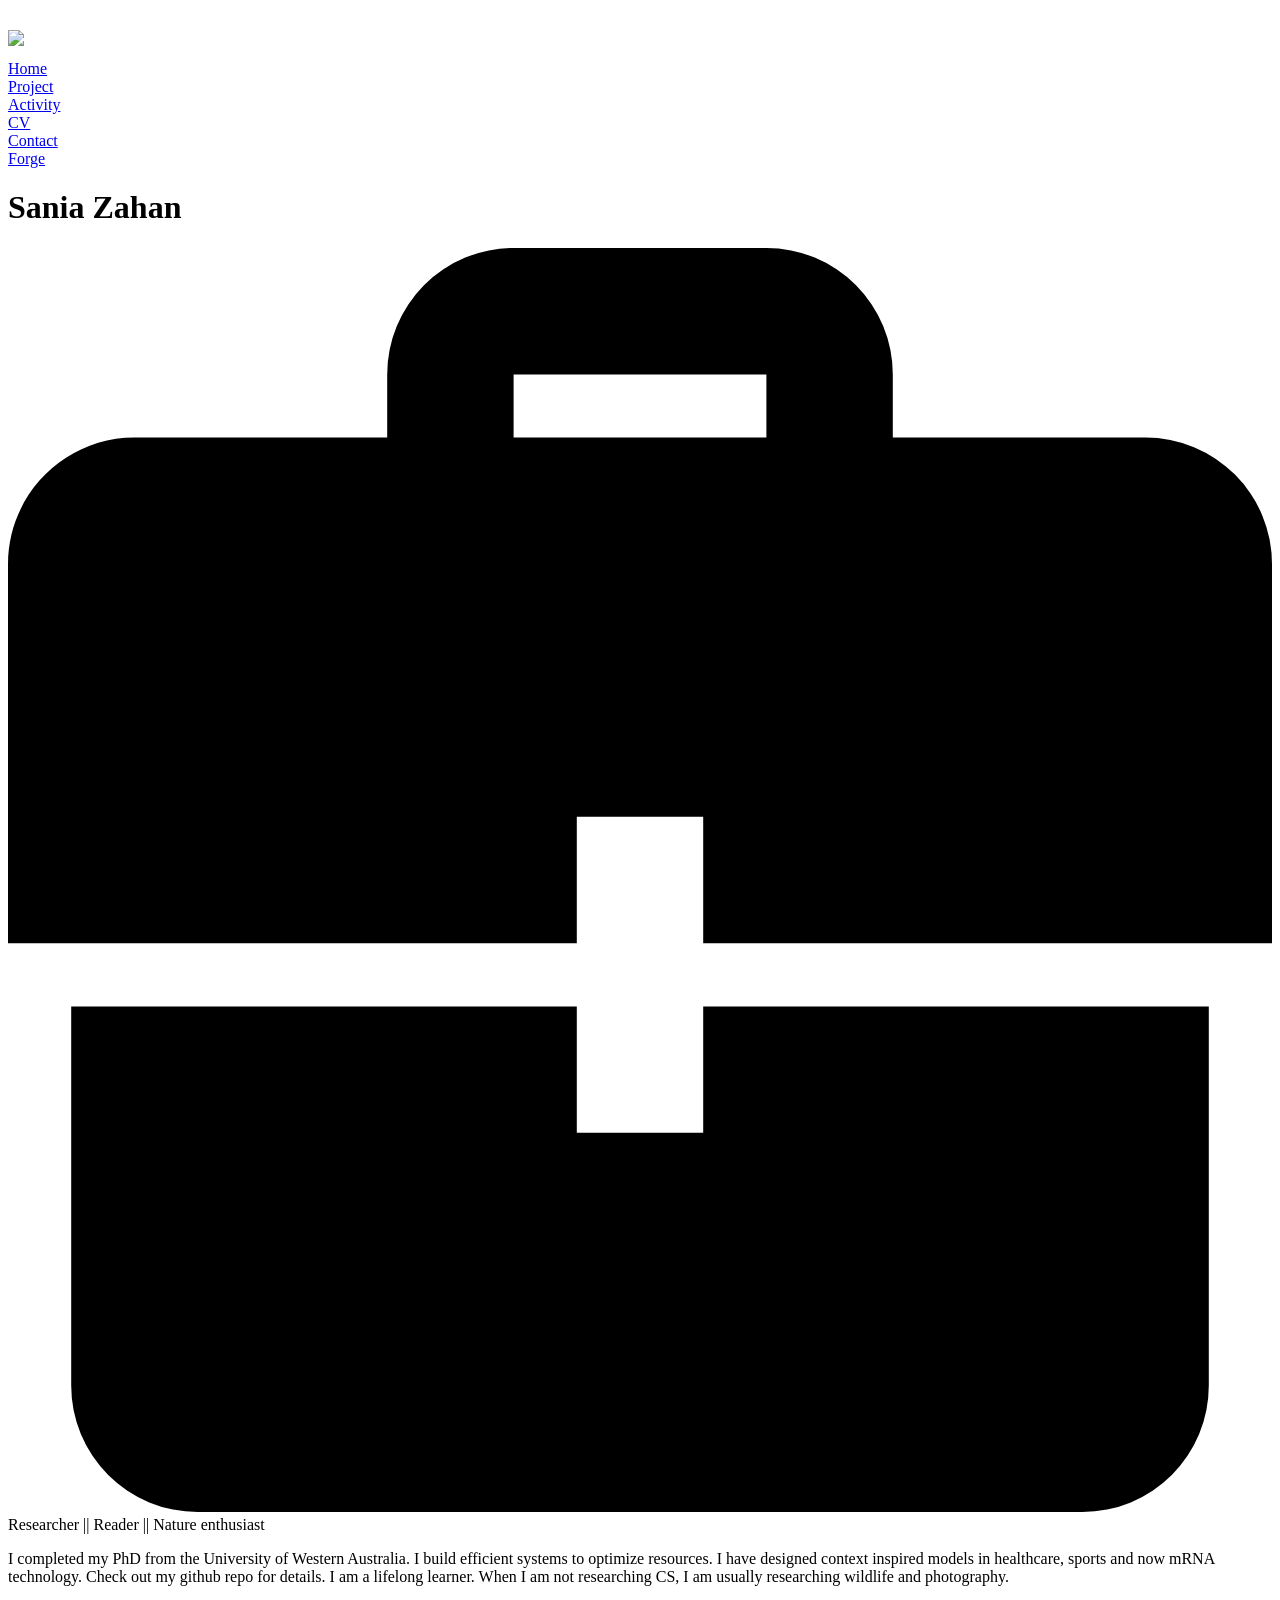
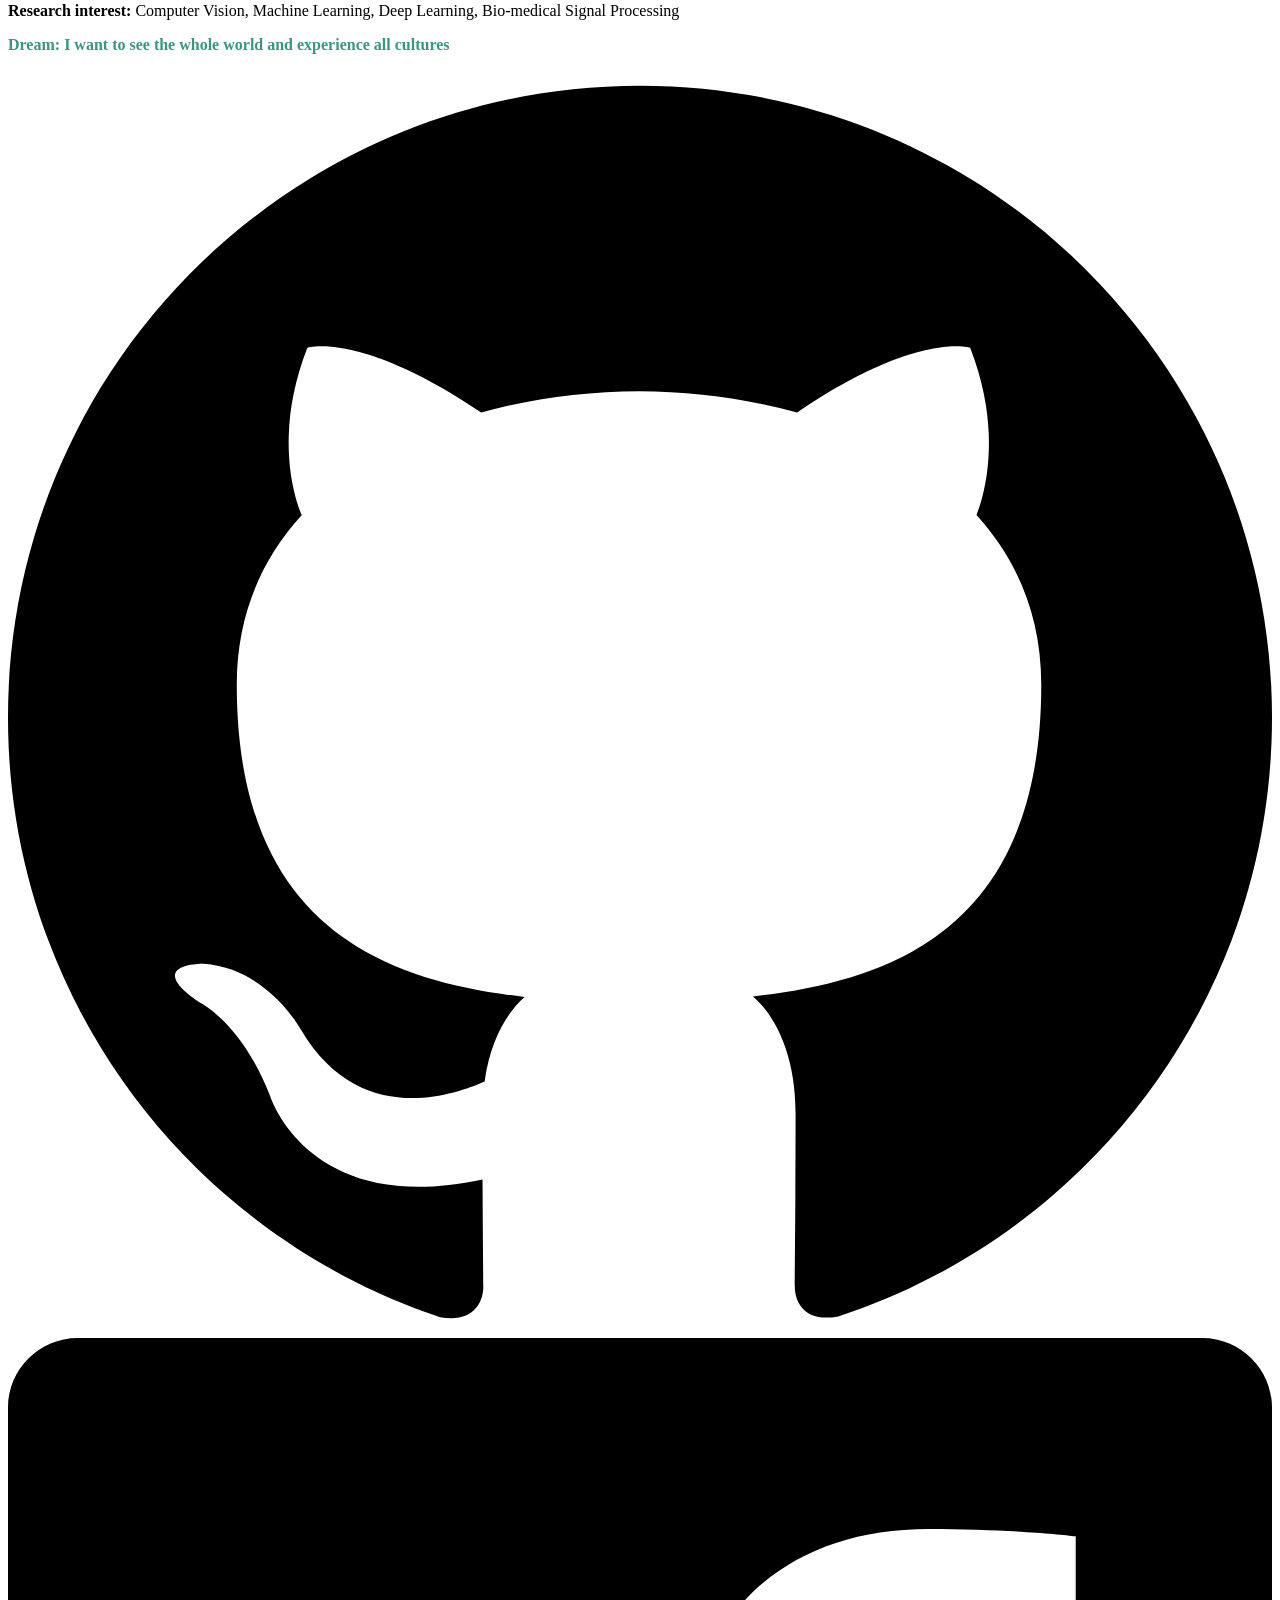
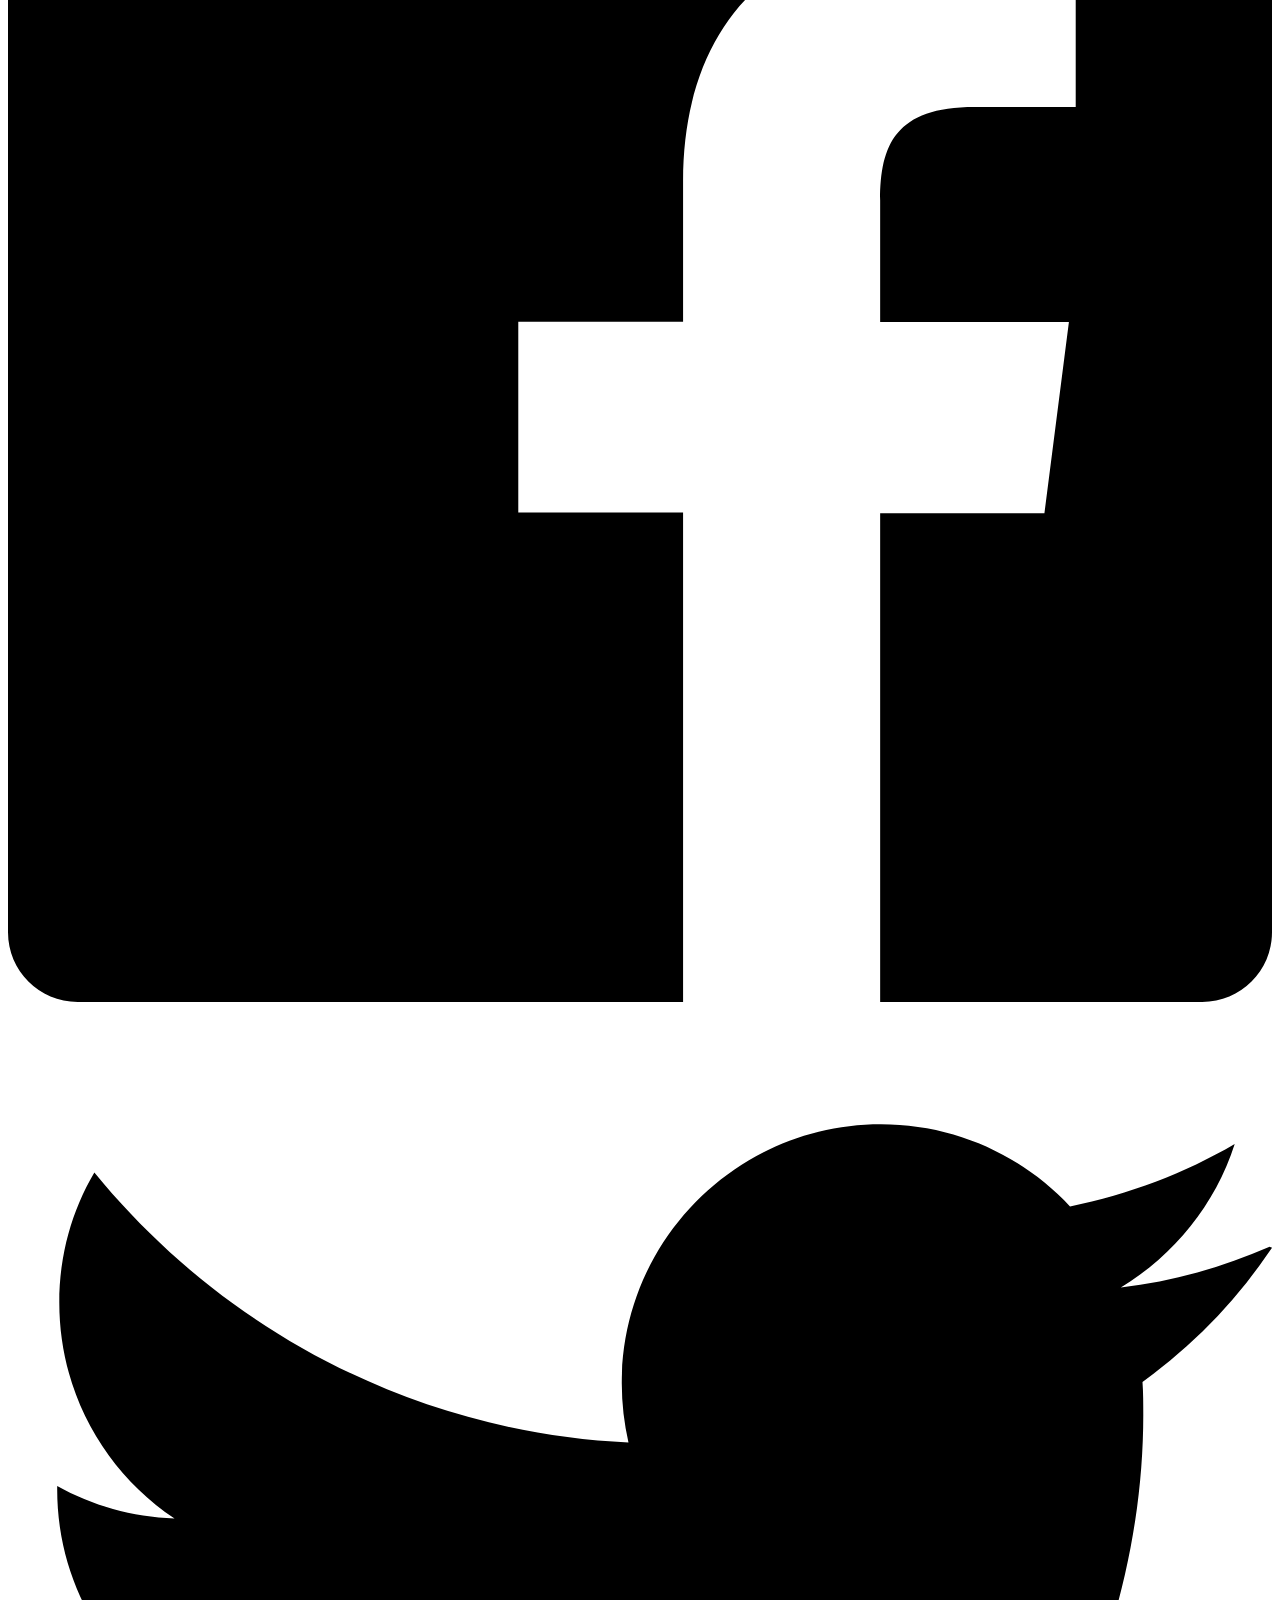
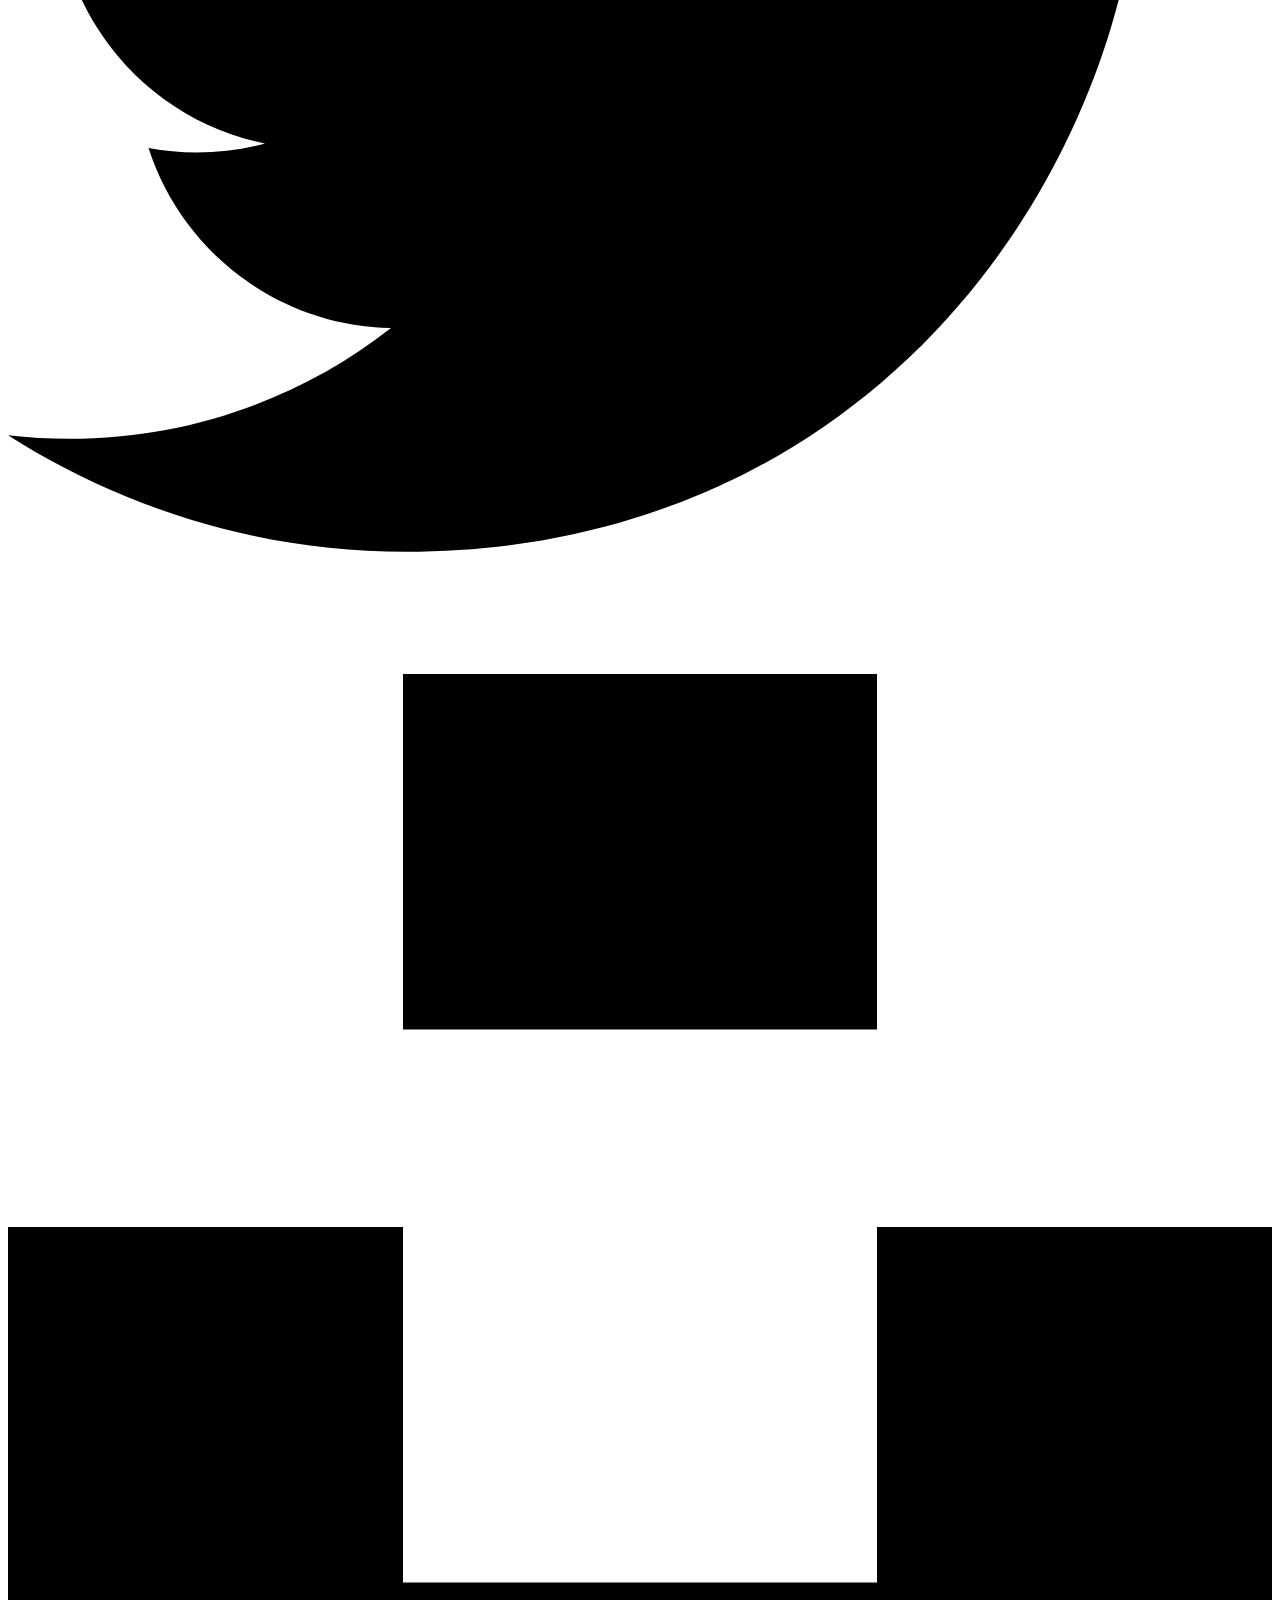
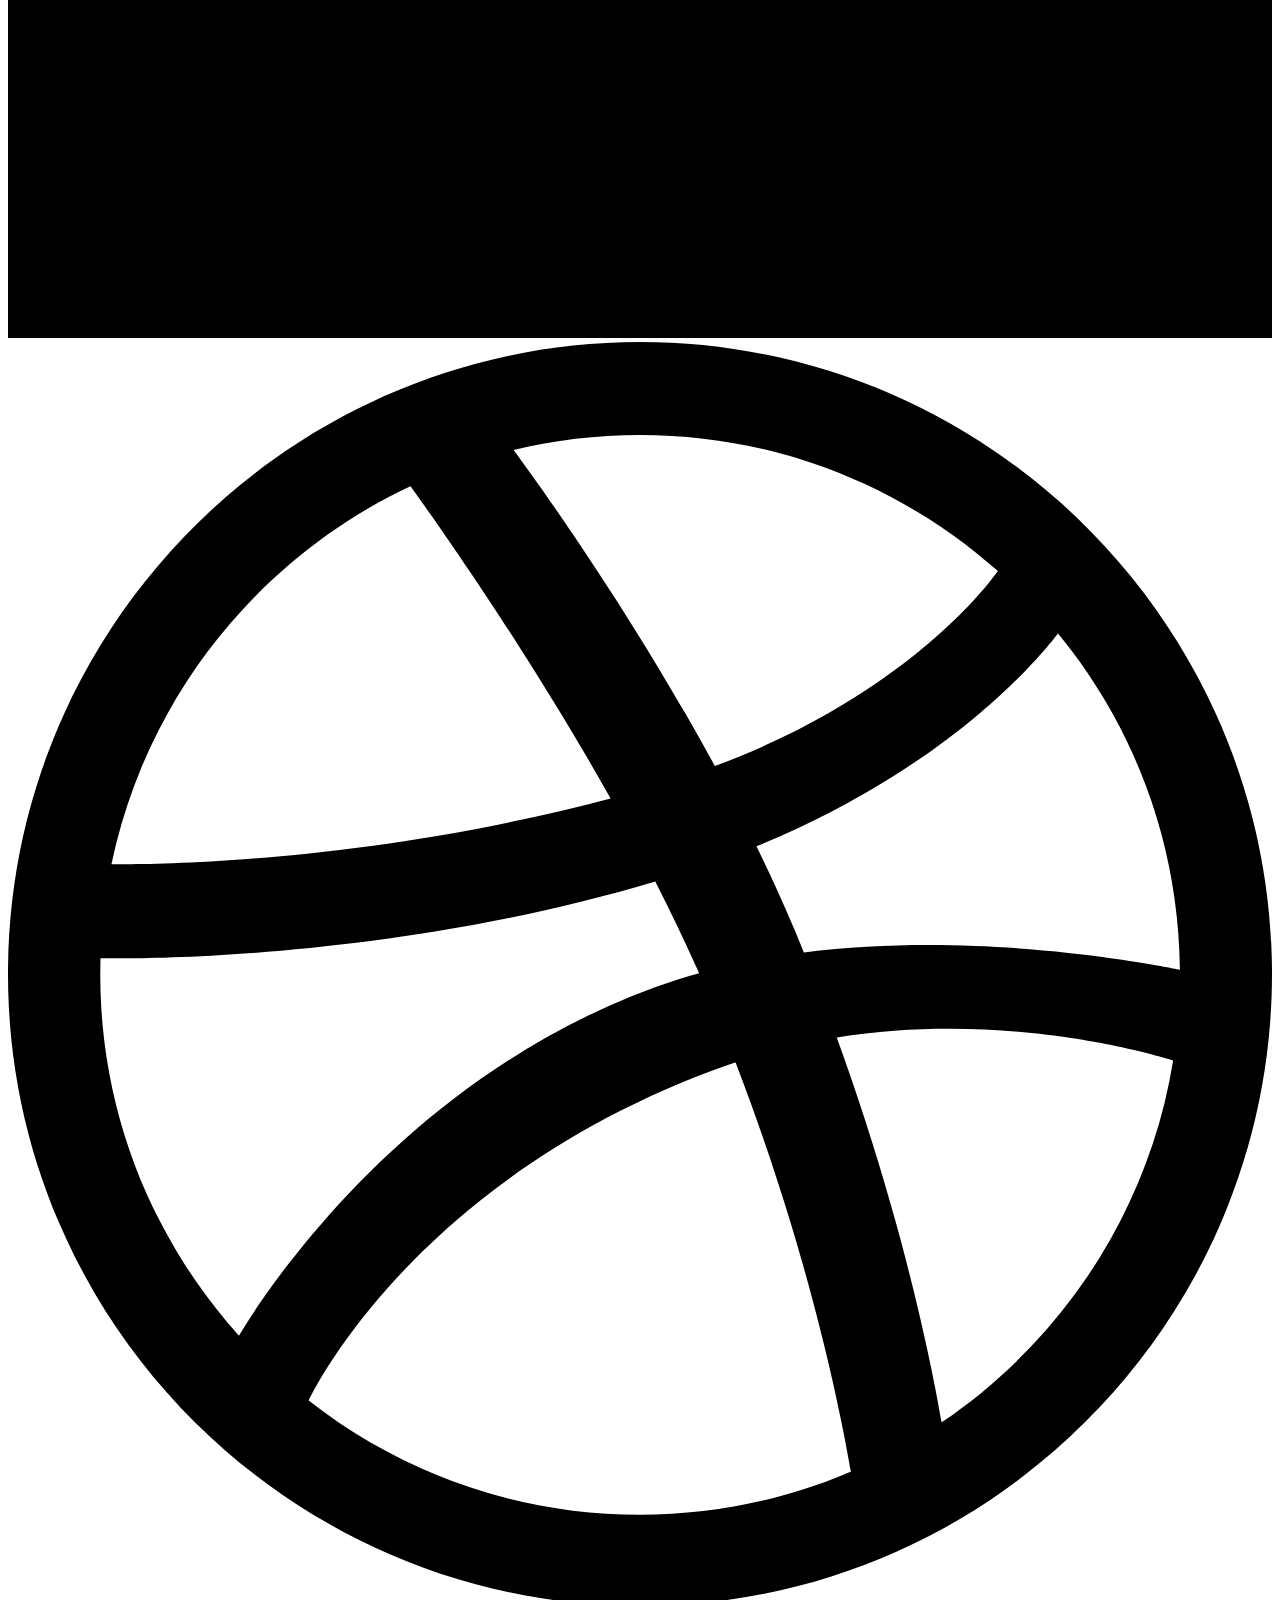
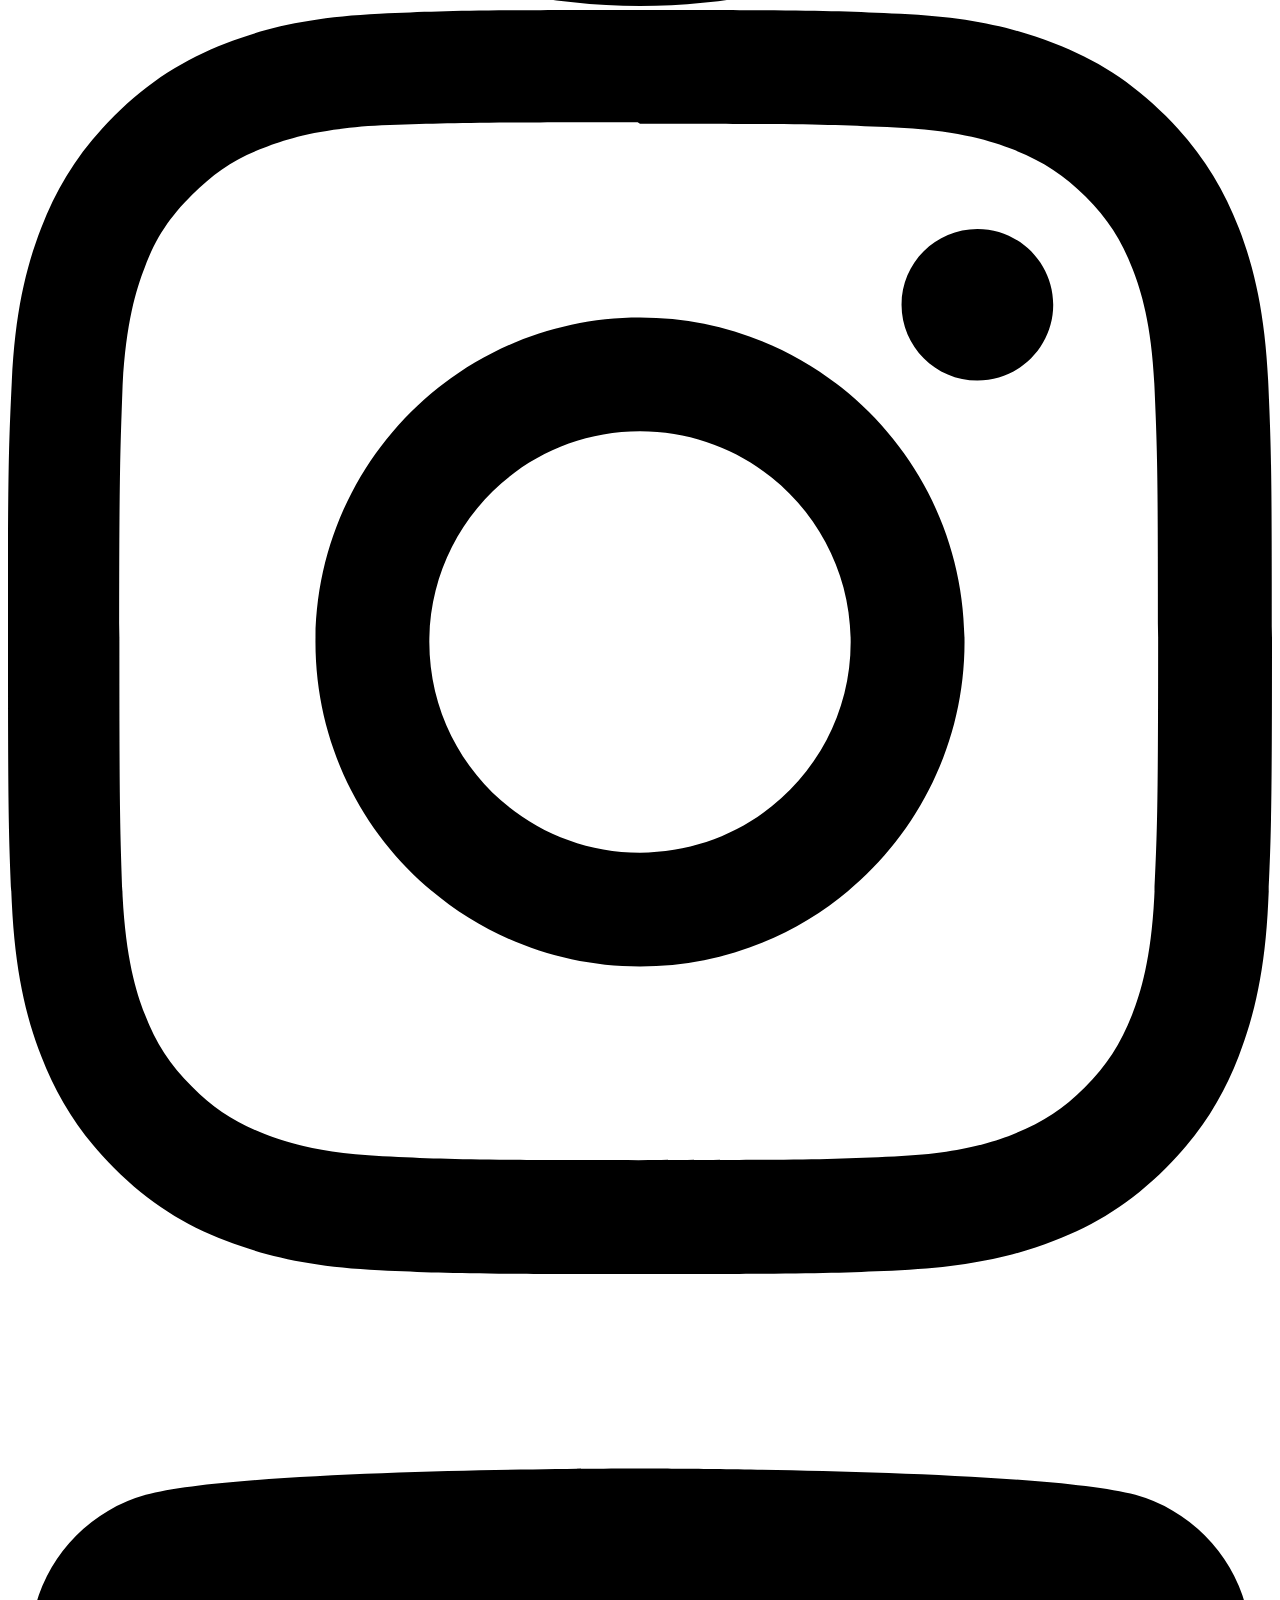
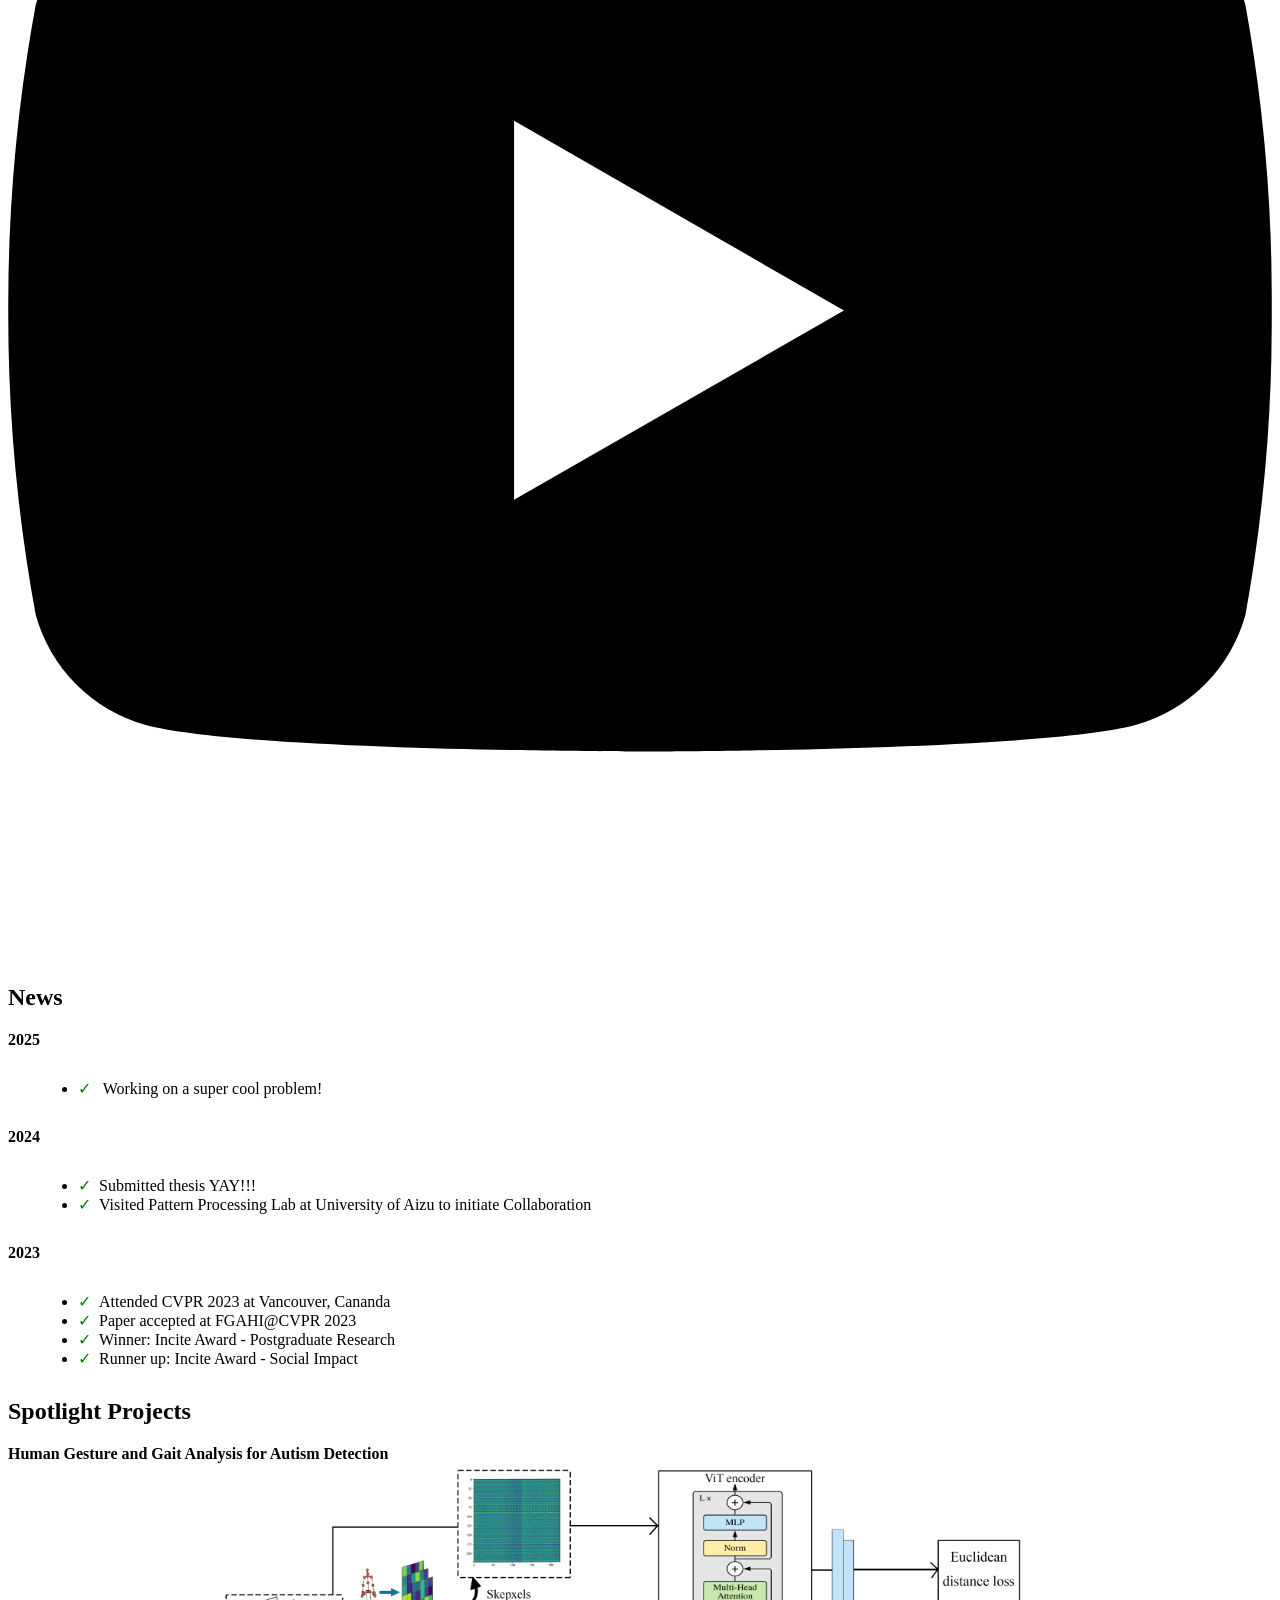
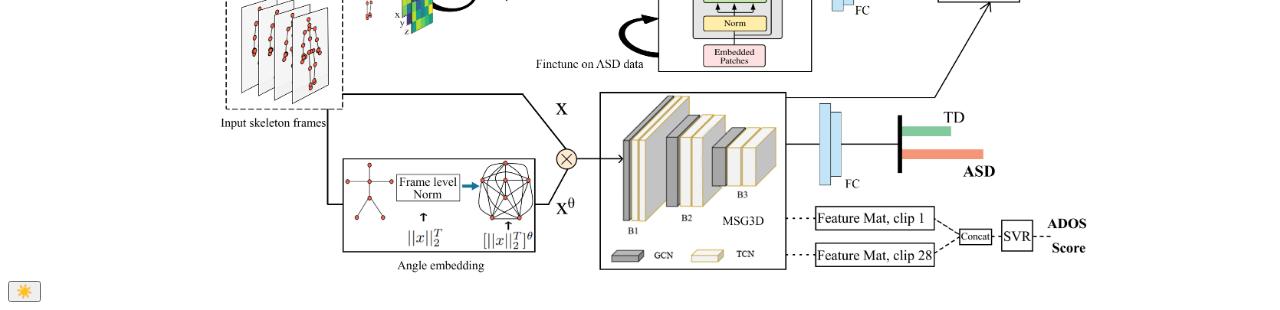
==== commit cef5ebc9: "Added a new navigation link to the "Forge" page in the index.html file." ====
--- a/index.html
+++ b/index.html
@@ -78,6 +78,11 @@
 		            	Contact
 					</a>
 		        </li>
+				<li>
+					<a href="./forge.html" class="block bg-green-700 text-white rounded-md px-4 py-2 text-center hover:bg-green-900">
+		            	Forge
+					</a>
+		        </li>
 		    </ul>
 		</div>
 
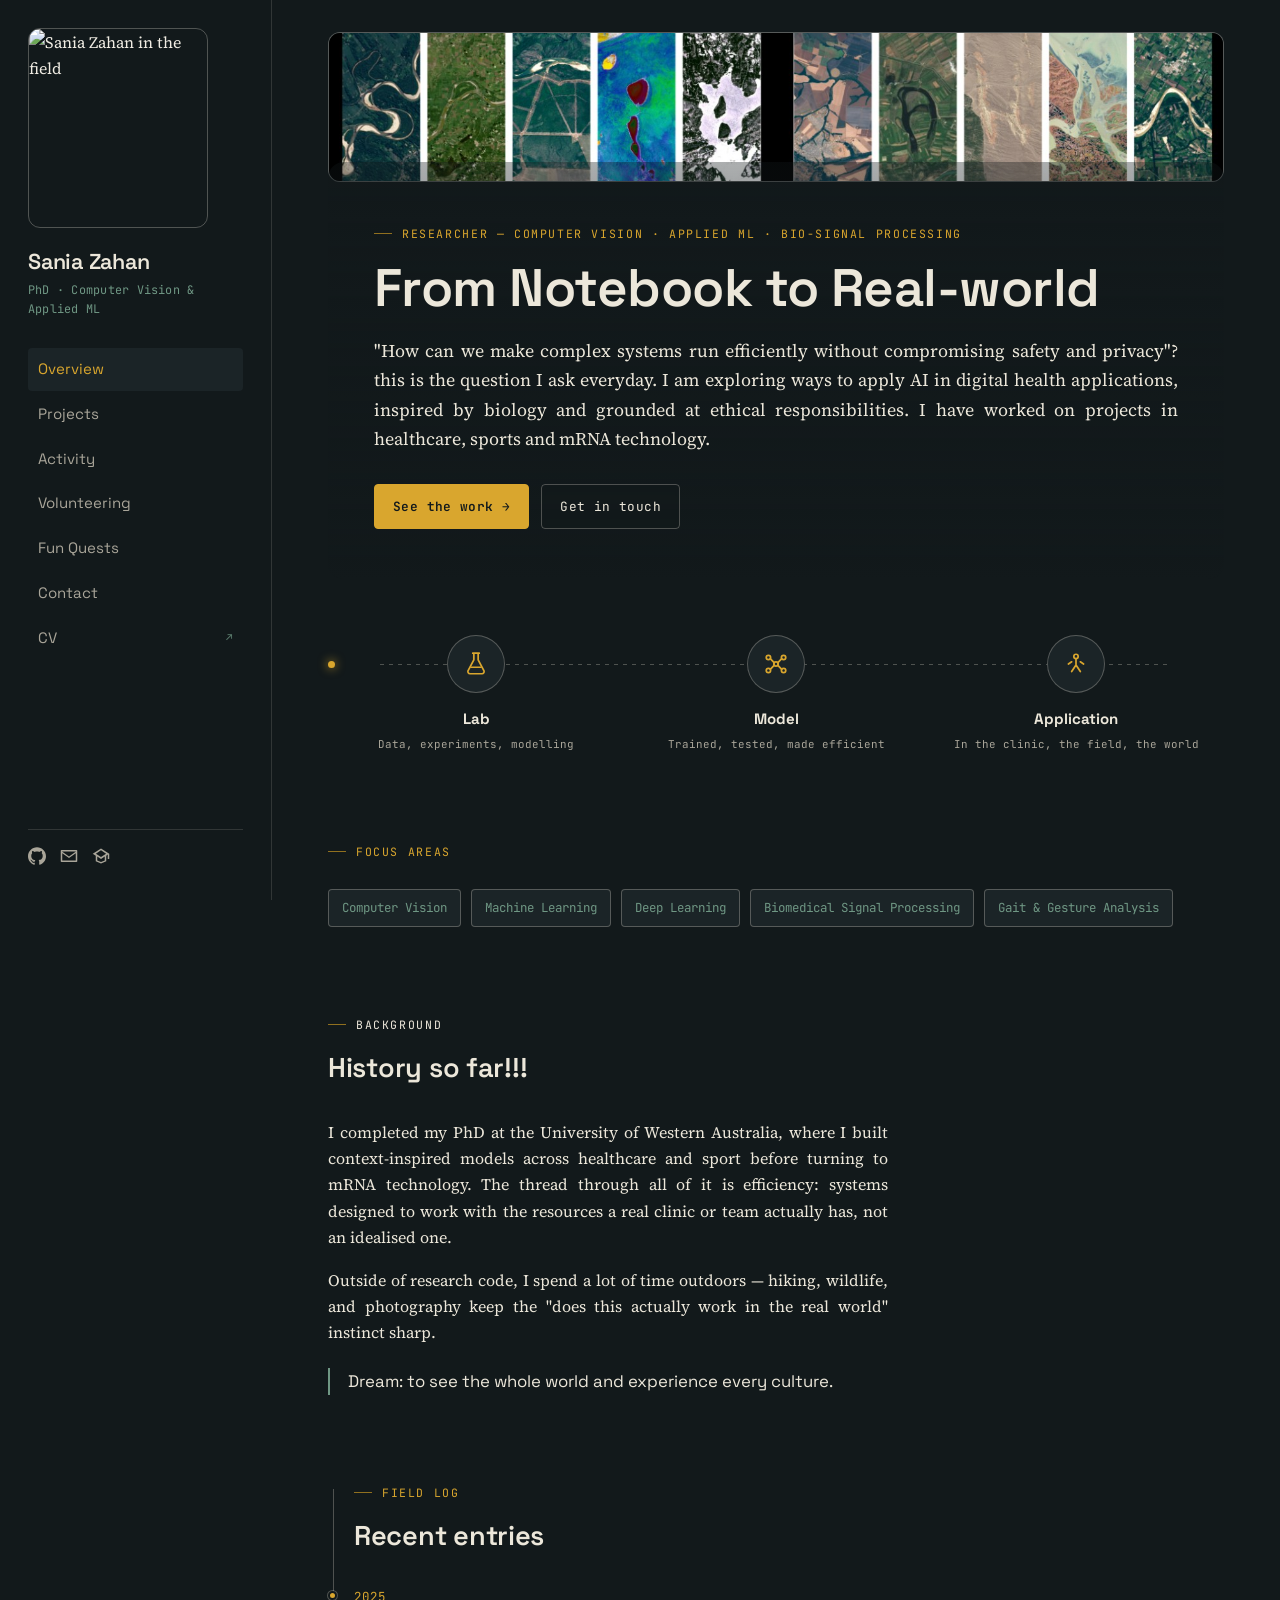
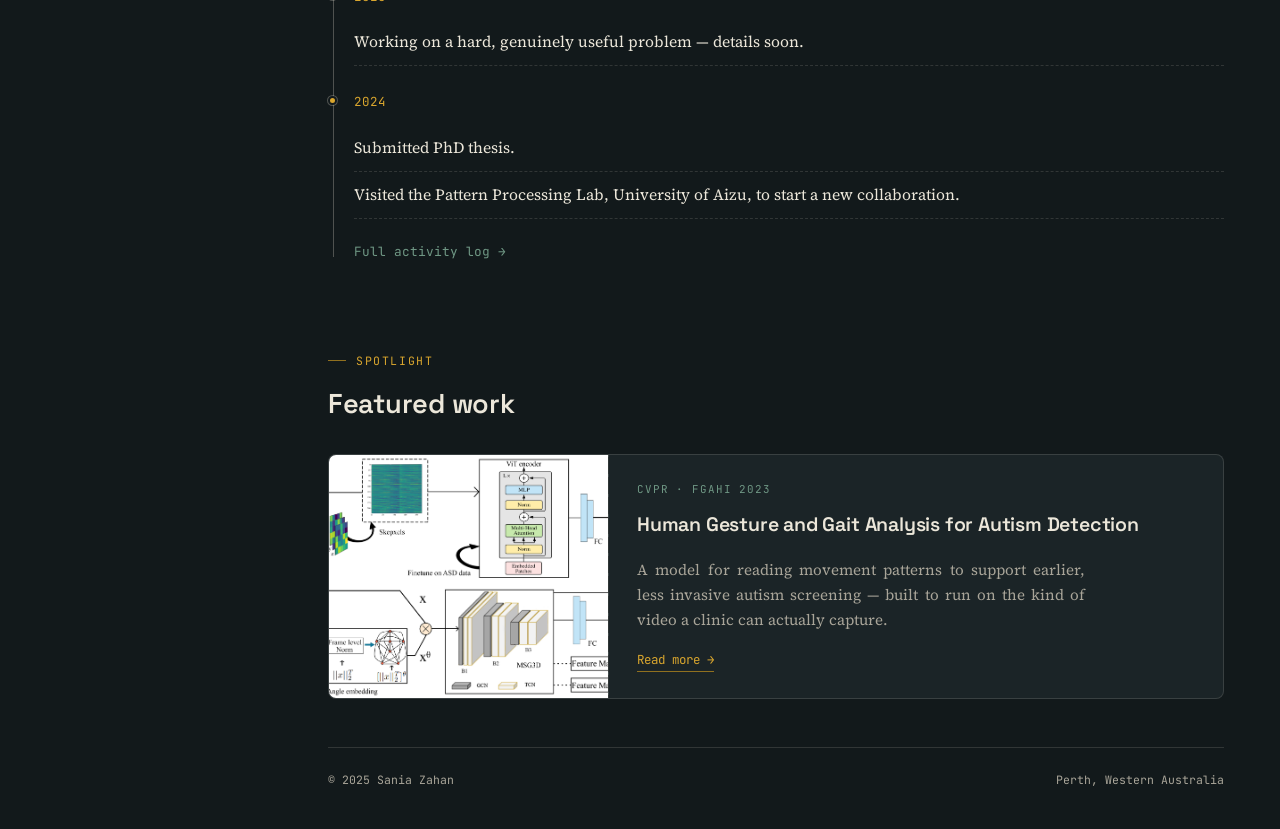
==== commit 6b191898: "Changed layout and added separate sections for volunteering and hobbies" ====
--- a/index.html
+++ b/index.html
@@ -1,208 +1,173 @@
-<!DOCTYPE html>
-<html lang="en">
-
-<head>
-  <meta charset="UTF-8">
-  <meta name="viewport" content="width=device-width, initial-scale=1.0">
-  <meta http-equiv="X-UA-Compatible" content="ie=edge">
-  <title>Sania Zahan</title>
-  <meta name="description" content="">
-  <meta name="keywords" content="">
-  <meta name="author" content="">
-
-  <!-- Font Awesome if you need it
-  <link rel="stylesheet" href="https://use.fontawesome.com/releases/v5.3.1/css/all.css">
-  -->
-  <link rel="stylesheet" href="https://unpkg.com/tailwindcss@2.2.19/dist/tailwind.min.css"/> 
-  <!--Replace with your tailwind.css once created-->
-  <style>
-      .float-right-top {
-	  position: absolute;
-	  right: 0;
-	  top: 0;
-	} 
-    .with-tick::before {
-		content: '✓';
-		color: green;
-		margin-right: 0.5rem;
-	}
-      .myDiv {
-	  margin: 30px;
-	}
-    </style>
-</head>
-
-<body class="font-sans antialiased text-gray-100 leading-normal tracking-wider bg-cover" style="background-image:url('https://github.com/saniazahan/saniazahan.github.io/blob/main/bgd.jpg?raw=true');">
-<!--<body class="font-sans antialiased text-gray-900 leading-normal tracking-wider bg-cover" style="background-color: #f0f0f0;"> -->
-
-<!-- Profile Picture 
-  <img src="IMG_20220918_105300.png" alt="Profile Picture" 
-       style="position: absolute; top: 20px; left: 20px; width: 100px; height: 100px; border-radius: 50%; box-shadow: 0 4px 6px rgba(0, 0, 0, 0.1);"> -->
-
-  <div style="margin: 30px;"></div>
-
-  <div class="max-w-6xl flex h-auto lg:h-screen flex-wrap mx-auto my-32 lg:my-0">
-
-	<!--Img Col-->
-	<div class="w-full lg:w-1/5">
-	<!-- <div class="lg:w-1/5 lg:flex lg:flex-col lg:justify-start">-->
-		<!-- Big profile image for side bar (desktop) 
-		<img src="https://source.unsplash.com/MP0IUfwrn0A" class="rounded-none lg:rounded-lg shadow-2xl hidden lg:block"> -->
-		<img src="https://github.com/saniazahan/saniazahan.github.io/blob/main/IMG_20220918_105300.png?raw=true" class="rounded-xl lg:rounded-2xl shadow-2xl hidden lg:block"> 
-		<!-- Image from: http://unsplash.com/photos/MP0IUfwrn0A -->
-		<div style="margin: 10px;"></div>
-		<div class="w-54 bg-gray-900 rounded-lg shadow-lg p-4">
-		    <ul class="space-y-4" style="list-style: none; margin: 0; padding: 0;">
-				<li>
-					<a href="./index.html" class="block bg-green-700 text-white rounded-md px-4 py-2 text-center hover:bg-green-900">
-		            	Home
-					</a>
-		        </li>
-		        <li>
-					<a href="./project.html" class="block bg-green-700 text-white rounded-md px-4 py-2 text-center hover:bg-green-900">
-		            	Project
-					</a>
-		        </li>
-		        <li>
-		            <a href="./activity.html" class="block bg-green-700 text-white rounded-md px-4 py-2 text-center hover:bg-green-900">
-						Activity
-					</a>
-		        </li>
-		        <li>
-					<a href="./cv.pdf" target="_blank" rel="noopener noreferrer" class="block bg-green-700 text-white rounded-md px-4 py-2 text-center hover:bg-green-900">
-		            	CV
-					</a>
-		        </li>
-		        <li>
-					<a href="./contact.html" class="block bg-green-700 text-white rounded-md px-4 py-2 text-center hover:bg-green-900">
-		            	Contact
-					</a>
-		        </li>
-				<li>
-					<a href="./forge.html" class="block bg-green-700 text-white rounded-md px-4 py-2 text-center hover:bg-green-900">
-		            	Forge
-					</a>
-		        </li>
-		    </ul>
-		</div>
-
-	</div>
-	  
-	<!--Main Col-->
-	<div id="profile" class="w-full lg:w-4/5 bg-gray-900 lg:rounded-l-lg lg:rounded-r-none shadow-2xl bg-gray-900 opacity-95 mx-6 lg:mx-0">
-	
-
-		<div class="p-4 md:p-12 text-center lg:text-left">
-			<!-- Image for mobile view-->
-			<div class="block lg:hidden rounded-full shadow-xl mx-auto -mt-16 h-48 w-48 bg-cover bg-center" style="background-image: url('https://github.com/saniazahan/saniazahan.github.io/blob/main/IMG_20220918_105300.png?raw=true')"></div>
-			
-			<h1 class="text-3xl font-bold pt-8 lg:pt-0">Sania Zahan</h1>
-			<div class="mx-auto lg:mx-0 w-4/5 pt-3 border-b-2 border-green-500 opacity-25"></div>
-			<p class="pt-4 text-base font-bold flex items-center justify-center lg:justify-start"><svg class="h-4 fill-current text-green-700 pr-4" xmlns="http://www.w3.org/2000/svg" viewBox="0 0 20 20"><path d="M9 12H1v6a2 2 0 0 0 2 2h14a2 2 0 0 0 2-2v-6h-8v2H9v-2zm0-1H0V5c0-1.1.9-2 2-2h4V2a2 2 0 0 1 2-2h4a2 2 0 0 1 2 2v1h4a2 2 0 0 1 2 2v6h-9V9H9v2zm3-8V2H8v1h4z"/></svg>Researcher || Reader || Nature enthusiast</p>
-			<!-- <p class="pt-2 text-gray-600 text-xs lg:text-sm flex items-center justify-center lg:justify-start"><svg class="h-4 fill-current text-green-700 pr-4" xmlns="http://www.w3.org/2000/svg" viewBox="0 0 20 20"><path d="M10 20a10 10 0 1 1 0-20 10 10 0 0 1 0 20zm7.75-8a8.01 8.01 0 0 0 0-4h-3.82a28.81 28.81 0 0 1 0 4h3.82zm-.82 2h-3.22a14.44 14.44 0 0 1-.95 3.51A8.03 8.03 0 0 0 16.93 14zm-8.85-2h3.84a24.61 24.61 0 0 0 0-4H8.08a24.61 24.61 0 0 0 0 4zm.25 2c.41 2.4 1.13 4 1.67 4s1.26-1.6 1.67-4H8.33zm-6.08-2h3.82a28.81 28.81 0 0 1 0-4H2.25a8.01 8.01 0 0 0 0 4zm.82 2a8.03 8.03 0 0 0 4.17 3.51c-.42-.96-.74-2.16-.95-3.51H3.07zm13.86-8a8.03 8.03 0 0 0-4.17-3.51c.42.96.74 2.16.95 3.51h3.22zm-8.6 0h3.34c-.41-2.4-1.13-4-1.67-4S8.74 3.6 8.33 6zM3.07 6h3.22c.2-1.35.53-2.55.95-3.51A8.03 8.03 0 0 0 3.07 6z"/></svg> </p> -->
-			<p class="pt-8 text-sm">I completed my PhD from the University of Western Australia. I build efficient systems to optimize resources. I have designed context inspired models in healthcare, sports and now mRNA technology. Check out my github repo for details. I am a lifelong learner. When I am not researching CS, I am usually researching wildlife and photography.</p>
-			<p class="pt-12 text-l"><b>Research interest: </b>Computer Vision, Machine Learning, Deep Learning, Bio-medical Signal Processing</p>
-			<b><p  class="pt-8 text-xl", style="color:#379781;"> Dream: I want to see the whole world and experience all cultures </p></b>			
-			
-			<div class="mt-6 pb-16 lg:pb-0 w-4/5 lg:w-full mx-auto flex flex-wrap items-center justify-between">
-				<a class="link" href="https://github.com/saniazahan" data-tippy-content="@github_handle"><svg class="h-6 fill-current text-gray-600 hover:text-green-700" role="img" viewBox="0 0 24 24" xmlns="http://www.w3.org/2000/svg"><title>GitHub</title><path d="M12 .297c-6.63 0-12 5.373-12 12 0 5.303 3.438 9.8 8.205 11.385.6.113.82-.258.82-.577 0-.285-.01-1.04-.015-2.04-3.338.724-4.042-1.61-4.042-1.61C4.422 18.07 3.633 17.7 3.633 17.7c-1.087-.744.084-.729.084-.729 1.205.084 1.838 1.236 1.838 1.236 1.07 1.835 2.809 1.305 3.495.998.108-.776.417-1.305.76-1.605-2.665-.3-5.466-1.332-5.466-5.93 0-1.31.465-2.38 1.235-3.22-.135-.303-.54-1.523.105-3.176 0 0 1.005-.322 3.3 1.23.96-.267 1.98-.399 3-.405 1.02.006 2.04.138 3 .405 2.28-1.552 3.285-1.23 3.285-1.23.645 1.653.24 2.873.12 3.176.765.84 1.23 1.91 1.23 3.22 0 4.61-2.805 5.625-5.475 5.92.42.36.81 1.096.81 2.22 0 1.606-.015 2.896-.015 3.286 0 .315.21.69.825.57C20.565 22.092 24 17.592 24 12.297c0-6.627-5.373-12-12-12"/></svg></a>
-				<a class="link" href="#" data-tippy-content="@facebook_handle"><svg class="h-6 fill-current text-gray-600 hover:text-green-700" role="img" viewBox="0 0 24 24" xmlns="http://www.w3.org/2000/svg"><title>Facebook</title><path d="M22.676 0H1.324C.593 0 0 .593 0 1.324v21.352C0 23.408.593 24 1.324 24h11.494v-9.294H9.689v-3.621h3.129V8.41c0-3.099 1.894-4.785 4.659-4.785 1.325 0 2.464.097 2.796.141v3.24h-1.921c-1.5 0-1.792.721-1.792 1.771v2.311h3.584l-.465 3.63H16.56V24h6.115c.733 0 1.325-.592 1.325-1.324V1.324C24 .593 23.408 0 22.676 0"/></svg></a> 
-				<a class="link" href="#" data-tippy-content="@twitter_handle"><svg class="h-6 fill-current text-gray-600 hover:text-green-700" role="img" viewBox="0 0 24 24" xmlns="http://www.w3.org/2000/svg"><title>Twitter</title><path d="M23.954 4.569c-.885.389-1.83.654-2.825.775 1.014-.611 1.794-1.574 2.163-2.723-.951.555-2.005.959-3.127 1.184-.896-.959-2.173-1.559-3.591-1.559-2.717 0-4.92 2.203-4.92 4.917 0 .39.045.765.127 1.124C7.691 8.094 4.066 6.13 1.64 3.161c-.427.722-.666 1.561-.666 2.475 0 1.71.87 3.213 2.188 4.096-.807-.026-1.566-.248-2.228-.616v.061c0 2.385 1.693 4.374 3.946 4.827-.413.111-.849.171-1.296.171-.314 0-.615-.03-.916-.086.631 1.953 2.445 3.377 4.604 3.417-1.68 1.319-3.809 2.105-6.102 2.105-.39 0-.779-.023-1.17-.067 2.189 1.394 4.768 2.209 7.557 2.209 9.054 0 13.999-7.496 13.999-13.986 0-.209 0-.42-.015-.63.961-.689 1.8-1.56 2.46-2.548l-.047-.02z"/></svg></a>				
-				<a class="link" href="#" data-tippy-content="@unsplash_handle"><svg class="h-6 fill-current text-gray-600 hover:text-green-700" role="img" viewBox="0 0 24 24" xmlns="http://www.w3.org/2000/svg"><title>Unsplash</title><path d="M7.5 6.75V0h9v6.75h-9zm9 3.75H24V24H0V10.5h7.5v6.75h9V10.5z"/></svg></a>
-				<a class="link" href="#" data-tippy-content="@dribble_handle"><svg class="h-6 fill-current text-gray-600 hover:text-green-700" role="img" viewBox="0 0 24 24" xmlns="http://www.w3.org/2000/svg"><title>Dribbble</title><path d="M12 24C5.385 24 0 18.615 0 12S5.385 0 12 0s12 5.385 12 12-5.385 12-12 12zm10.12-10.358c-.35-.11-3.17-.953-6.384-.438 1.34 3.684 1.887 6.684 1.992 7.308 2.3-1.555 3.936-4.02 4.395-6.87zm-6.115 7.808c-.153-.9-.75-4.032-2.19-7.77l-.066.02c-5.79 2.015-7.86 6.025-8.04 6.4 1.73 1.358 3.92 2.166 6.29 2.166 1.42 0 2.77-.29 4-.814zm-11.62-2.58c.232-.4 3.045-5.055 8.332-6.765.135-.045.27-.084.405-.12-.26-.585-.54-1.167-.832-1.74C7.17 11.775 2.206 11.71 1.756 11.7l-.004.312c0 2.633.998 5.037 2.634 6.855zm-2.42-8.955c.46.008 4.683.026 9.477-1.248-1.698-3.018-3.53-5.558-3.8-5.928-2.868 1.35-5.01 3.99-5.676 7.17zM9.6 2.052c.282.38 2.145 2.914 3.822 6 3.645-1.365 5.19-3.44 5.373-3.702-1.81-1.61-4.19-2.586-6.795-2.586-.825 0-1.63.1-2.4.285zm10.335 3.483c-.218.29-1.935 2.493-5.724 4.04.24.49.47.985.68 1.486.08.18.15.36.22.53 3.41-.43 6.8.26 7.14.33-.02-2.42-.88-4.64-2.31-6.38z"/></svg></a>
-				<a class="link" href="#" data-tippy-content="@instagram_handle"><svg class="h-6 fill-current text-gray-600 hover:text-green-700" role="img" viewBox="0 0 24 24" xmlns="http://www.w3.org/2000/svg"><title>Instagram</title><path d="M12 0C8.74 0 8.333.015 7.053.072 5.775.132 4.905.333 4.14.63c-.789.306-1.459.717-2.126 1.384S.935 3.35.63 4.14C.333 4.905.131 5.775.072 7.053.012 8.333 0 8.74 0 12s.015 3.667.072 4.947c.06 1.277.261 2.148.558 2.913.306.788.717 1.459 1.384 2.126.667.666 1.336 1.079 2.126 1.384.766.296 1.636.499 2.913.558C8.333 23.988 8.74 24 12 24s3.667-.015 4.947-.072c1.277-.06 2.148-.262 2.913-.558.788-.306 1.459-.718 2.126-1.384.666-.667 1.079-1.335 1.384-2.126.296-.765.499-1.636.558-2.913.06-1.28.072-1.687.072-4.947s-.015-3.667-.072-4.947c-.06-1.277-.262-2.149-.558-2.913-.306-.789-.718-1.459-1.384-2.126C21.319 1.347 20.651.935 19.86.63c-.765-.297-1.636-.499-2.913-.558C15.667.012 15.26 0 12 0zm0 2.16c3.203 0 3.585.016 4.85.071 1.17.055 1.805.249 2.227.415.562.217.96.477 1.382.896.419.42.679.819.896 1.381.164.422.36 1.057.413 2.227.057 1.266.07 1.646.07 4.85s-.015 3.585-.074 4.85c-.061 1.17-.256 1.805-.421 2.227-.224.562-.479.96-.899 1.382-.419.419-.824.679-1.38.896-.42.164-1.065.36-2.235.413-1.274.057-1.649.07-4.859.07-3.211 0-3.586-.015-4.859-.074-1.171-.061-1.816-.256-2.236-.421-.569-.224-.96-.479-1.379-.899-.421-.419-.69-.824-.9-1.38-.165-.42-.359-1.065-.42-2.235-.045-1.26-.061-1.649-.061-4.844 0-3.196.016-3.586.061-4.861.061-1.17.255-1.814.42-2.234.21-.57.479-.96.9-1.381.419-.419.81-.689 1.379-.898.42-.166 1.051-.361 2.221-.421 1.275-.045 1.65-.06 4.859-.06l.045.03zm0 3.678c-3.405 0-6.162 2.76-6.162 6.162 0 3.405 2.76 6.162 6.162 6.162 3.405 0 6.162-2.76 6.162-6.162 0-3.405-2.76-6.162-6.162-6.162zM12 16c-2.21 0-4-1.79-4-4s1.79-4 4-4 4 1.79 4 4-1.79 4-4 4zm7.846-10.405c0 .795-.646 1.44-1.44 1.44-.795 0-1.44-.646-1.44-1.44 0-.794.646-1.439 1.44-1.439.793-.001 1.44.645 1.44 1.439z"/></svg></a>				
-				<a class="link" href="#" data-tippy-content="@youtube_handle"><svg class="h-6 fill-current text-gray-600 hover:text-green-700" role="img" xmlns="http://www.w3.org/2000/svg" viewBox="0 0 24 24"><title>YouTube</title><path d="M23.495 6.205a3.007 3.007 0 0 0-2.088-2.088c-1.87-.501-9.396-.501-9.396-.501s-7.507-.01-9.396.501A3.007 3.007 0 0 0 .527 6.205a31.247 31.247 0 0 0-.522 5.805 31.247 31.247 0 0 0 .522 5.783 3.007 3.007 0 0 0 2.088 2.088c1.868.502 9.396.502 9.396.502s7.506 0 9.396-.502a3.007 3.007 0 0 0 2.088-2.088 31.247 31.247 0 0 0 .5-5.783 31.247 31.247 0 0 0-.5-5.805zM9.609 15.601V8.408l6.264 3.602z"/></svg></a>
-				
-			</div>
-			<br>
-			<!-- Use https://simpleicons.org/ to find the svg for your preferred product --> 
-			<h2 class="text-3xl font-bold pt-8 lg:pt-0">News</h2>
-			<div class="mx-auto lg:mx-0 w-4/5 pt-3 border-b-2 border-green-500 opacity-25"></div>
-			<strong>2025</strong>	
-			<div class="myDiv">
-				<ul>
-					<li class="with-tick"> Working on a super cool problem!</li>
-				</ul>
-			</div>
-			<strong>2024</strong>	
-			<div class="myDiv">
-				<ul>
-					<li class="with-tick">Submitted thesis YAY!!!</li>				
-					<li class="with-tick">Visited Pattern Processing Lab at University of Aizu to initiate Collaboration</li>
-				</ul>
-			</div>
-			<strong>2023</strong>			
-			<div class="myDiv">			
-				<ul>
-					<li class="with-tick">Attended CVPR 2023 at Vancouver, Cananda</li>
-				  	<li class="with-tick">Paper accepted at FGAHI@CVPR 2023</li>
-				  	<li class="with-tick">Winner: Incite Award - Postgraduate Research</li>
-				  	<li class="with-tick">Runner up: Incite Award - Social Impact</li>
-				</ul>
-			</div>
-			<h2 class="text-3xl font-bold pt-8 lg:pt-0">Spotlight Projects</h2>
-			<div class="mx-auto lg:mx-0 w-4/5 pt-3 border-b-2 border-green-500 opacity-25"></div>
-			<strong>Human Gesture and Gait Analysis for Autism Detection</strong>	
-			<div style="color:white;background-color:white; text-align:center">
-				<img src="./images/model_cls_fgahi_2023.png" alt="Model Asymetric Gait" width="900">
-			</div>
-		</div>
-
-	</div>
-	
-	<!--Img Col-->
-	<!-- <div class="w-full lg:w-1/5">
-	<div class="lg:w-1/5 lg:flex lg:flex-col lg:justify-start">
-		<!-- Big profile image for side bar (desktop) 
-		<img src="https://source.unsplash.com/MP0IUfwrn0A" class="rounded-none lg:rounded-lg shadow-2xl hidden lg:block"> -->
-		<!--<img src="https://github.com/saniazahan/saniazahan.github.io/blob/main/IMG_20220918_105300.png?raw=true" class="rounded-none lg:rounded-lg shadow-2xl hidden lg:block"> 
-		<!-- Image from: http://unsplash.com/photos/MP0IUfwrn0A -->
-		
-	<!--</div> -->
-	
-	
-	<!-- Pin to top right corner -->
-	  <div class="absolute top-0 right-0 h-12 w-18 p-4">
-		<button class="js-change-theme focus:outline-none">☀️</button>
-	  </div>
-
-</div>
-
-	<script src="https://unpkg.com/popper.js@1/dist/umd/popper.min.js"></script>
-	<script src="https://unpkg.com/tippy.js@4"></script>
-	<script>
-		//Init tooltips
-		tippy('.link',{
-		  placement: 'bottom'
-		})
-
-		//Toggle mode
-		const toggle = document.querySelector('.js-change-theme');
-		const body = document.querySelector('body');
-		const profile = document.getElementById('profile');
-		
-		
-		toggle.addEventListener('click', () => {
-
-		  if (body.classList.contains('text-gray-900')) {
-			toggle.innerHTML = "☀️";
-			body.classList.remove('text-gray-900');
-			body.classList.add('text-gray-100');
-			profile.classList.remove('bg-white');
-			profile.classList.add('bg-gray-900');
-		  } else
-		  {
-			toggle.innerHTML = "🌙";
-			body.classList.remove('text-gray-100');
-			body.classList.add('text-gray-900');
-			profile.classList.remove('bg-gray-900');			
-			profile.classList.add('bg-white');
-			
-		  }
-		});
-		
-    </script>
-	
-</body>
-
-</html>
+<!DOCTYPE html>
+<html lang="en">
+<head>
+<meta charset="UTF-8">
+<meta name="viewport" content="width=device-width, initial-scale=1.0">
+<title>Sania Zahan — Researcher, Computer Vision &amp; Applied ML</title>
+<meta name="description" content="Sania Zahan is a computer vision and applied ML researcher working on gesture and gait analysis, biomedical signal processing, and translating models into real clinical use.">
+<link rel="preconnect" href="https://fonts.googleapis.com">
+<link rel="preconnect" href="https://fonts.gstatic.com" crossorigin>
+<link href="https://fonts.googleapis.com/css2?family=Space+Grotesk:wght@500;600;700&family=Source+Serif+4:ital,opsz,wght@0,8..60,400;0,8..60,600;1,8..60,400&family=JetBrains+Mono:wght@400;500&display=swap" rel="stylesheet">
+<link rel="stylesheet" href="./css/style.css">
+</head>
+<body>
+
+<div class="topbar">
+  <span class="topbar__name">Sania Zahan</span>
+  <button class="topbar__toggle" aria-expanded="false">Menu</button>
+</div>
+
+<div class="shell">
+
+  <aside class="sidebar">
+
+    <div class="sidebar__photo">
+      <img src="./images/profile.png" alt="Sania Zahan in the field">
+    </div>
+
+    <div class="sidebar__id">
+      <h1>Sania Zahan</h1>
+      <p>PhD · Computer Vision &amp; Applied ML</p>
+    </div>
+
+    <nav class="nav" aria-label="Primary">
+      <a href="./index.html" class="is-active">Overview</a>
+      <a href="./project.html">Projects</a>
+      <a href="./activity.html">Activity</a>
+      <a href="./volunteering.html">Volunteering</a>
+      <a href="./fun-quests.html">Fun Quests</a>
+      <a href="./contact.html">Contact</a>
+      <a href="./cv.pdf" target="_blank" rel="noopener noreferrer">CV <span class="mark">↗</span></a>
+    </nav>
+
+    <div class="sidebar__socials">
+      <a href="https://github.com/saniazahan" aria-label="GitHub" target="_blank" rel="noopener noreferrer">
+        <svg viewBox="0 0 24 24"><path d="M12 .297c-6.63 0-12 5.373-12 12 0 5.303 3.438 9.8 8.205 11.385.6.113.82-.258.82-.577 0-.285-.01-1.04-.015-2.04-3.338.724-4.042-1.61-4.042-1.61C4.422 18.07 3.633 17.7 3.633 17.7c-1.087-.744.084-.729.084-.729 1.205.084 1.838 1.236 1.838 1.236 1.07 1.835 2.809 1.305 3.495.998.108-.776.417-1.305.76-1.605-2.665-.3-5.466-1.332-5.466-5.93 0-1.31.465-2.38 1.235-3.22-.135-.303-.54-1.523.105-3.176 0 0 1.005-.322 3.3 1.23.96-.267 1.98-.399 3-.405 1.02.006 2.04.138 3 .405 2.28-1.552 3.285-1.23 3.285-1.23.645 1.653.24 2.873.12 3.176.765.84 1.23 1.91 1.23 3.22 0 4.61-2.805 5.625-5.475 5.92.42.36.81 1.096.81 2.22 0 1.606-.015 2.896-.015 3.286 0 .315.21.69.825.57C20.565 22.092 24 17.592 24 12.297c0-6.627-5.373-12-12-12"/></svg>
+      </a>
+      <a href="mailto:sania.zahan@uwa.edu.au" aria-label="Email">
+        <svg viewBox="0 0 24 24"><path d="M2 4h20a1 1 0 0 1 1 1v14a1 1 0 0 1-1 1H2a1 1 0 0 1-1-1V5a1 1 0 0 1 1-1zm19.4 2H2.6L12 12.6 21.4 6zM3 8.2V18h18V8.2l-9 6.3-9-6.3z"/></svg>
+      </a>
+      <a href="https://scholar.google.com" aria-label="Google Scholar" target="_blank" rel="noopener noreferrer">
+        <svg viewBox="0 0 24 24"><path d="M12 2 1 9l4 2.5V19l7 3 7-3v-7.5L21 10v6h2V9L12 2zm0 2.3L18.8 9 12 13.3 5.2 9 12 4.3zM7 12.8l5 3.1 5-3.1v5.1l-5 2.1-5-2.1v-5.1z"/></svg>
+      </a>
+    </div>
+  </aside>
+
+  <main class="main" id="main">
+
+    <!-- TOP BANNER -->
+    <div class="site-banner">
+      <img src="./images/1726110608939.jpg" alt="Satellite Earth observation and remote sensing panels">
+    </div>
+
+    <section class="hero">
+      <div class="hero-panel">
+        <p class="eyebrow">Researcher — Computer Vision · Applied ML · Bio-signal Processing</p>
+        <h1>From Notebook to Real-world</h1>
+        <p class="tagline">"How can we make complex systems run efficiently without compromising safety and privacy"? this is the question I ask everyday. I am exploring ways to apply AI in digital health applications, inspired by biology and grounded at ethical responsibilities. I have worked on projects in healthcare, sports and mRNA technology.</p>
+        <div class="cta-row">
+          <a href="./project.html" class="btn btn--solid">See the work →</a>
+          <a href="./contact.html" class="btn btn--ghost">Get in touch</a>
+        </div>
+      </div>
+
+      <div class="pipeline" aria-label="From lab research to real-world application">
+        <div class="pipeline__line" aria-hidden="true"></div>
+        <div class="pipeline__pulse" aria-hidden="true"></div>
+
+        <div class="pipeline__stage">
+          <span class="pipeline__icon">
+            <svg viewBox="0 0 24 24" xmlns="http://www.w3.org/2000/svg"><path d="M9 2h6M10 2v6.2L4.6 18.4A2 2 0 0 0 6.4 21h11.2a2 2 0 0 0 1.8-2.6L14 8.2V2"/><path d="M7.5 15h9"/></svg>
+          </span>
+          <div class="pipeline__text"><strong>Lab</strong><span>Data, experiments, modelling</span></div>
+        </div>
+
+        <div class="pipeline__stage">
+          <span class="pipeline__icon">
+            <svg viewBox="0 0 24 24" xmlns="http://www.w3.org/2000/svg"><circle cx="5" cy="6" r="2"/><circle cx="5" cy="18" r="2"/><circle cx="12" cy="12" r="2"/><circle cx="19" cy="6" r="2"/><circle cx="19" cy="18" r="2"/><path d="M6.7 7 10.5 11M6.7 17l3.8-4M13.5 11l3.8-4M13.5 13l3.8 4"/></svg>
+          </span>
+          <div class="pipeline__text"><strong>Model</strong><span>Trained, tested, made efficient</span></div>
+        </div>
+
+        <div class="pipeline__stage">
+          <span class="pipeline__icon">
+            <svg viewBox="0 0 24 24" xmlns="http://www.w3.org/2000/svg"><circle cx="12" cy="5" r="2"/><path d="M12 7v6M12 13l-4 6M12 13l4 6M8 10l-3 2M16 10l3 2"/></svg>
+          </span>
+          <div class="pipeline__text"><strong>Application</strong><span>In the clinic, the field, the world</span></div>
+        </div>
+      </div>
+    </section>
+
+    <section class="focus">
+      <div class="section-head">
+        <p class="eyebrow">Focus areas</p>
+      </div>
+      <div class="chips">
+        <span class="chip">Computer Vision</span>
+        <span class="chip">Machine Learning</span>
+        <span class="chip">Deep Learning</span>
+        <span class="chip">Biomedical Signal Processing</span>
+        <span class="chip">Gait &amp; Gesture Analysis</span>
+      </div>
+    </section>
+
+    <section class="about">
+      <div class="section-head">
+        <p class="eyebrow">Background</p>
+        <h2>History so far!!!</h2>
+      </div>
+      <p>I completed my PhD at the University of Western Australia, where I built context-inspired models across healthcare and sport before turning to mRNA technology. The thread through all of it is efficiency: systems designed to work with the resources a real clinic or team actually has, not an idealised one.</p>
+      <p>Outside of research code, I spend a lot of time outdoors — hiking, wildlife, and photography keep the "does this actually work in the real world" instinct sharp.</p>
+      <p class="stance">Dream: to see the whole world and experience every culture.</p>
+    </section>
+
+    <section class="log">
+      <div class="section-head">
+        <p class="eyebrow">Field log</p>
+        <h2>Recent entries</h2>
+      </div>
+
+      <div class="log__year">2025</div>
+      <div class="log__item">Working on a hard, genuinely useful problem — details soon.</div>
+
+      <div class="log__year">2024</div>
+      <div class="log__item">Submitted PhD thesis.</div>
+      <div class="log__item">Visited the Pattern Processing Lab, University of Aizu, to start a new collaboration.</div>
+
+      <a class="more-link" href="./activity.html">Full activity log →</a>
+    </section>
+
+    <section class="spotlight">
+      <div class="section-head">
+        <p class="eyebrow">Spotlight</p>
+        <h2>Featured work</h2>
+      </div>
+      <div class="cards">
+        <article class="card">
+          <div class="card__figure">
+            <img src="./images/model_cls_fgahi_2023.png" alt="Model architecture for classifying asymmetric gait patterns"
+                 onerror="this.replaceWith(Object.assign(document.createElement('div'),{className:'fallback',textContent:'Figure: model_cls_fgahi_2023.png — add this image to /images to display it.'}))">
+          </div>
+          <div class="card__body">
+            <span class="card__status">CVPR · FGAHI 2023</span>
+            <h3>Human Gesture and Gait Analysis for Autism Detection</h3>
+            <p>A model for reading movement patterns to support earlier, less invasive autism screening — built to run on the kind of video a clinic can actually capture.</p>
+            <div class="card__links">
+              <a href="./project.html">Read more →</a>
+            </div>
+          </div>
+        </article>
+      </div>
+    </section>
+
+    <footer class="site-footer">
+      <span>© 2025 Sania Zahan</span>
+      <span>Perth, Western Australia</span>
+    </footer>
+
+  </main>
+</div>
+
+<script src="./js/main.js"></script>
+</body>
+</html>
--- a/css/style.css
+++ b/css/style.css
@@ -0,0 +1,577 @@
+/* ==========================================================================
+   Sania Zahan — portfolio
+   Design concept: a researcher's field notebook. Applied science meets
+   the outdoors — gait-analysis line work, mono coordinates and dated
+   log entries stand in for the "numbered process" cliche, because here
+   the sequence is real (a timeline, a gait cycle).
+   ========================================================================== */
+
+:root{
+  --ink:        #12191b;
+  --ink-2:      #1b2427;
+  --ink-3:      #232f32;
+  --paper:      #ece7da;
+  --paper-dim:  #a9a599;
+  --amber:      #d9a62e;
+  --amber-dim:  #90701f;
+  --sage:       #6f9784;
+  --sage-dim:   #3f5750;
+  --rule:       rgba(236,231,218,0.14);
+  --rule-strong:rgba(236,231,218,0.28);
+
+  --display: 'Space Grotesk', 'Arial Narrow', sans-serif;
+  --body:    'Source Serif 4', Georgia, 'Times New Roman', serif;
+  --mono:    'JetBrains Mono', 'Courier New', monospace;
+
+  --sidebar-w: 272px;
+  --edge: 28px;
+}
+
+/* Justify main paragraph and lead text */
+.main p,
+.hero-panel .tagline,
+.about p,
+.card__body p,
+.placeholder p {
+  text-align: justify;
+  text-justify: inter-word; /* Enhances spacing between words for cleaner alignment */
+}
+
+*,*::before,*::after{ box-sizing:border-box; }
+html{ scroll-behavior:smooth; }
+
+@media (prefers-reduced-motion: reduce){
+  html{ scroll-behavior:auto; }
+  *,*::before,*::after{ animation-duration:0.01ms !important; animation-iteration-count:1 !important; transition-duration:0.01ms !important; }
+}
+
+body{
+  margin:0;
+  background:var(--ink);
+  color:var(--paper);
+  font-family:var(--body);
+  font-size:16px;
+  line-height:1.65;
+  -webkit-font-smoothing:antialiased;
+}
+
+a{ color:inherit; text-decoration:none; }
+img{ max-width:100%; display:block; }
+ul{ margin:0; padding:0; list-style:none; }
+
+h1,h2,h3{
+  font-family:var(--display);
+  font-weight:600;
+  letter-spacing:-0.01em;
+  margin:0;
+  color:var(--paper);
+}
+
+::selection{ background:var(--amber); color:var(--ink); }
+
+:focus-visible{
+  outline:2px solid var(--amber);
+  outline-offset:3px;
+}
+
+/* ---------- eyebrow / mono labels ---------- */
+.eyebrow{
+  font-family:var(--mono);
+  font-size:0.72rem;
+  letter-spacing:0.14em;
+  text-transform:uppercase;
+  color:var(--amber);
+  display:flex;
+  align-items:center;
+  gap:10px;
+}
+.eyebrow::before{
+  content:"";
+  width:18px; height:1px;
+  background:var(--amber-dim);
+}
+
+/* ---------- layout shell ---------- */
+.shell{
+  display:flex;
+  min-height:100vh;
+  max-width:1400px;
+  margin:0 auto;
+}
+
+/* ---------- sidebar ---------- */
+.sidebar{
+  width:var(--sidebar-w);
+  flex-shrink:0;
+  padding:var(--edge);
+  display:flex;
+  flex-direction:column;
+  gap:22px;
+  border-right:1px solid var(--rule);
+  position:sticky;
+  top:0;
+  height:100vh;
+  overflow-y:auto;
+}
+
+.sidebar__photo {
+  /* Fix layout stretching in flex containers */
+  align-self: left;
+  
+  /* Passport size dimensions (7:9 aspect ratio / 3.5cm x 4.5cm proportions) */
+  width: 180px;
+  height: 200px;
+  
+  /* Prevent shrinking or growing inside flex container */
+  flex-shrink: 0;
+  
+  overflow: hidden;
+  border-radius: 12px;
+  border: 1px solid var(--rule-strong);
+  filter: grayscale(35%) contrast(1.05);
+}
+
+.sidebar__photo img {
+  width: 100%;
+  height: 100%;
+  object-fit: cover;
+  object-position: center top;
+  display: block;
+}
+.sidebar__id h1{
+  font-size:1.35rem;
+  line-height:1.15;
+}
+.sidebar__id p{
+  margin:6px 0 0;
+  font-family:var(--mono);
+  font-size:0.74rem;
+  color:var(--sage);
+  letter-spacing:0.02em;
+}
+
+/* ---------- top site banner ---------- */
+.site-banner {
+  width: 100%;
+  max-height: 150px;
+  overflow: hidden;
+  border-radius: 12px;
+  border: 1px solid var(--rule-strong);
+  margin-top: -24px;   /* Pulls banner up closer to the top edge */
+  margin-bottom: -20px; /* Reduces space between banner and hero section */
+  background: var(--ink-2);
+}
+
+.site-banner img {
+  width: 100%;
+  height: 100%;
+  max-height: 150px;
+  object-fit: cover;
+  object-position: center;
+  display: block;
+}
+
+.nav{ flex:1; display:flex; flex-direction:column; gap:2px; margin-top:6px; }
+.nav a{
+  font-family:var(--display);
+  font-size:0.94rem;
+  padding:9px 10px;
+  border-radius:4px;
+  color:var(--paper-dim);
+  display:flex;
+  align-items:center;
+  justify-content:space-between;
+  transition:color .15s ease, background .15s ease, padding-left .15s ease;
+}
+.nav a:hover, .nav a:focus-visible{
+  color:var(--paper);
+  background:var(--ink-3);
+  padding-left:14px;
+}
+.nav a.is-active{
+  color:var(--amber);
+  background:var(--ink-2);
+}
+.nav a .mark{
+  font-family:var(--mono);
+  font-size:0.68rem;
+  color:var(--sage);
+  opacity:0.8;
+}
+.nav a.is-active .mark{ color:var(--amber); }
+
+.sidebar__socials{
+  display:flex;
+  gap:14px;
+  padding-top:16px;
+  border-top:1px solid var(--rule);
+}
+.sidebar__socials a{ color:var(--paper-dim); transition:color .15s ease, transform .15s ease; }
+.sidebar__socials a:hover{ color:var(--amber); transform:translateY(-2px); }
+.sidebar__socials svg{ width:18px; height:18px; fill:currentColor; }
+
+/* ---------- mobile top bar ---------- */
+.topbar{ display:none; }
+
+/* ---------- main ---------- */
+.main{
+  flex:1;
+  min-width:0;
+  padding:56px 56px 40px;
+}
+@media (max-width:900px){
+  .main{ padding:36px 24px 40px; }
+}
+
+section{ margin-bottom:88px; }
+section:last-of-type{ margin-bottom:48px; }
+
+/* ---------- hero ---------- */
+.hero h1{
+  font-size:clamp(2.1rem, 5vw, 3.4rem);
+  line-height:1.05;
+  margin-top:14px;
+}
+.hero .tagline{
+  max-width:60ch;
+  font-size:1.14rem;
+  color:var(--paper);
+  margin-top:20px;
+}
+.hero .tagline em{ font-style:italic; color:var(--sage); }
+
+.cta-row{ display:flex; flex-wrap:wrap; gap:12px; margin-top:30px; }
+.btn{
+  font-family:var(--mono);
+  font-size:0.8rem;
+  letter-spacing:0.03em;
+  padding:11px 18px;
+  border-radius:4px;
+  border:1px solid var(--rule-strong);
+  display:inline-flex;
+  align-items:center;
+  gap:8px;
+  transition:border-color .15s ease, color .15s ease, background .15s ease;
+}
+.btn--solid{ background:var(--amber); color:var(--ink); border-color:var(--amber); font-weight:600; }
+.btn--solid:hover{ background:#eab63c; }
+.btn--ghost{ color:var(--paper); }
+.btn--ghost:hover{ border-color:var(--amber); color:var(--amber); }
+
+/* ---------- hero panel ---------- */
+.hero-panel{
+  position:relative;
+  border-radius:16px;
+  overflow:hidden;
+  padding:50px 46px;
+  background:
+    linear-gradient(180deg, rgba(18,25,27,0.35) 0%, rgba(18,25,27,0.86) 78%, var(--ink) 100%),
+    url('./images/bgd.jpg') center 30%/cover no-repeat;
+}
+@media (max-width:700px){
+  .hero-panel{ padding:44px 26px; }
+}
+.hero-panel .eyebrow{ color:var(--amber); }
+.hero-panel h1{
+  font-size:clamp(2.1rem, 4.6vw, 3.3rem);
+  line-height:1.08;
+  margin-top:16px;
+  max-width:100%;
+}
+.hero-panel .tagline{
+  max-width:100%;
+  font-size:1.12rem;
+  color:var(--paper);
+  margin-top:20px;
+}
+.hero-panel .tagline em{ font-style:italic; color:var(--sage); }
+.hero-panel .btn--ghost{ backdrop-filter:blur(2px); }
+
+/* ---------- pipeline strip (signature element: lab -> model -> application) ---------- */
+.pipeline{
+  position:relative;
+  display:flex;
+  align-items:flex-start;
+  justify-content:space-between;
+  gap:16px;
+  margin:56px 0;
+  padding:0 6px;
+}
+.pipeline__line{
+  position:absolute;
+  left:52px; right:52px; top:29px; height:1px;
+  background:repeating-linear-gradient(to right, var(--rule-strong) 0 4px, transparent 4px 9px);
+}
+.pipeline__pulse{
+  position:absolute;
+  top:26px; left:0;
+  width:7px; height:7px;
+  border-radius:50%;
+  background:var(--amber);
+  box-shadow:0 0 10px 1px rgba(217,166,46,0.6);
+  animation:flow 5.5s ease-in-out infinite;
+}
+@media (prefers-reduced-motion: reduce){
+  .pipeline__pulse{ animation:none; left:0; opacity:1; }
+}
+@keyframes flow{
+  0%{   left:52px;          opacity:0; }
+  10%{  opacity:1; }
+  90%{  opacity:1; }
+  100%{ left:calc(100% - 52px); opacity:0; }
+}
+.pipeline__stage{
+  position:relative;
+  z-index:1;
+  flex:1;
+  display:flex;
+  flex-direction:column;
+  align-items:center;
+  text-align:center;
+  gap:14px;
+}
+.pipeline__icon{
+  width:58px; height:58px;
+  flex-shrink:0;
+  border-radius:50%;
+  border:1px solid var(--rule-strong);
+  background:var(--ink-2);
+  display:flex;
+  align-items:center;
+  justify-content:center;
+}
+.pipeline__icon svg{
+  width:26px; height:26px;
+  fill:none;
+  stroke:var(--amber);
+  stroke-width:1.6;
+  stroke-linecap:round;
+  stroke-linejoin:round;
+}
+.pipeline__text strong{
+  font-family:var(--display);
+  font-size:0.94rem;
+  color:var(--paper);
+  display:block;
+}
+.pipeline__text span{
+  font-family:var(--mono);
+  font-size:0.68rem;
+  color:var(--paper-dim);
+  display:block;
+  margin-top:4px;
+}
+@media (max-width:640px){
+  .pipeline{ flex-direction:column; align-items:stretch; gap:28px; }
+  .pipeline__line, .pipeline__pulse{ display:none; }
+  .pipeline__stage{ flex-direction:row; text-align:left; }
+}
+
+/* ---------- section headings ---------- */
+.section-head{ margin-bottom:28px; }
+.section-head h2{ font-size:1.7rem; margin-top:10px; }
+
+/* ---------- focus chips ---------- */
+.chips{ display:flex; flex-wrap:wrap; gap:10px; margin-top:6px; }
+.chip{
+  font-family:var(--mono);
+  font-size:0.78rem;
+  padding:8px 13px;
+  border:1px solid var(--rule-strong);
+  border-radius:4px;
+  color:var(--sage);
+  background:var(--ink-2);
+}
+
+/* ---------- about ---------- */
+.about p{ max-width:70ch; color:var(--paper); }
+.about .stance{
+  margin-top:22px;
+  padding-left:18px;
+  border-left:2px solid var(--sage);
+  font-family:var(--display);
+  font-size:1.05rem;
+  color:var(--paper);
+  max-width:58ch;
+}
+
+/* ---------- field log / timeline ---------- */
+.log{ position:relative; padding-left:26px; }
+.log::before{
+  content:"";
+  position:absolute; left:5px; top:6px; bottom:6px;
+  width:1px;
+  background:var(--rule-strong);
+}
+.log__year{
+  font-family:var(--mono);
+  font-size:0.78rem;
+  color:var(--amber);
+  letter-spacing:0.08em;
+  margin:26px 0 12px;
+  position:relative;
+}
+.log__year:first-child{ margin-top:0; }
+.log__year::before{
+  content:"";
+  position:absolute; left:-26px; top:4px;
+  width:9px; height:9px; border-radius:50%;
+  background:var(--amber);
+  border:2px solid var(--ink);
+  box-shadow:0 0 0 1px var(--rule-strong);
+}
+.log__item{
+  padding:10px 0;
+  border-bottom:1px dashed var(--rule);
+  color:var(--paper);
+  font-size:0.98rem;
+}
+.log__item:last-child{ border-bottom:none; }
+.log__item .tag{
+  font-family:var(--mono);
+  font-size:0.68rem;
+  color:var(--sage);
+  display:block;
+  margin-top:3px;
+}
+
+.more-link{
+  display:inline-flex; align-items:center; gap:8px;
+  margin-top:22px;
+  font-family:var(--mono); font-size:0.8rem; color:var(--sage);
+}
+.more-link:hover{ color:var(--amber); }
+
+/* ---------- cards (projects) ---------- */
+.cards{ display:grid; grid-template-columns:1fr; gap:22px; }
+.card{
+  border:1px solid var(--rule);
+  border-radius:8px;
+  background:var(--ink-2);
+  overflow:hidden;
+  display:grid;
+  grid-template-columns:280px 1fr;
+}
+@media (max-width:760px){ .card{ grid-template-columns:1fr; } }
+
+.card__figure{
+  background:
+    repeating-linear-gradient(135deg, var(--ink-3) 0 2px, transparent 2px 14px),
+    var(--ink);
+  min-height:220px;
+  display:flex; align-items:center; justify-content:center;
+  border-right:1px solid var(--rule);
+  position:relative;
+}
+@media (max-width:760px){ .card__figure{ border-right:none; border-bottom:1px solid var(--rule); } }
+.card__figure img{ width:100%; height:100%; object-fit:cover; }
+.card__figure .fallback{
+  font-family:var(--mono); font-size:0.68rem; color:var(--paper-dim);
+  text-align:center; padding:0 20px; letter-spacing:0.04em;
+}
+
+.card__body{ padding:26px 28px; }
+.card__status{
+  font-family:var(--mono); font-size:0.68rem; letter-spacing:0.08em; text-transform:uppercase;
+  color:var(--sage); margin-bottom:10px; display:block;
+}
+.card__status.is-active{ color:var(--amber); }
+.card__body h3{ font-size:1.22rem; margin-bottom:10px; }
+.card__body p{ color:var(--paper-dim); font-size:0.95rem; max-width:56ch; }
+.card__meta{ display:flex; flex-wrap:wrap; gap:8px; margin-top:16px; }
+.card__meta span{
+  font-family:var(--mono); font-size:0.68rem; color:var(--sage);
+  border:1px solid var(--rule); padding:5px 9px; border-radius:3px;
+}
+.card__links{ margin-top:18px; display:flex; gap:16px; }
+.card__links a{
+  font-family:var(--mono); font-size:0.78rem; color:var(--amber);
+  border-bottom:1px solid var(--amber-dim);
+}
+.card__links a:hover{ color:#eab63c; }
+
+/* ---------- activity page groups ---------- */
+.activity-group{ margin-bottom:44px; }
+.activity-group h3{
+  font-family:var(--mono); font-size:0.82rem; color:var(--amber);
+  letter-spacing:0.1em; margin-bottom:16px;
+}
+.activity-row{
+  display:flex; gap:18px; padding:14px 0; border-bottom:1px solid var(--rule);
+}
+.activity-row:last-child{ border-bottom:none; }
+.activity-row .when{
+  font-family:var(--mono); font-size:0.74rem; color:var(--paper-dim);
+  width:96px; flex-shrink:0; padding-top:2px;
+}
+.activity-row .what strong{ color:var(--paper); font-weight:600; }
+.activity-row .what span{ display:block; color:var(--paper-dim); font-size:0.88rem; margin-top:3px; }
+
+/* ---------- contact ---------- */
+.contact-grid{ display:grid; grid-template-columns:1fr 1fr; gap:40px; align-items:start; }
+@media (max-width:760px){ .contact-grid{ grid-template-columns:1fr; } }
+.contact-block dt{
+  font-family:var(--mono); font-size:0.7rem; color:var(--sage);
+  letter-spacing:0.08em; text-transform:uppercase; margin-top:22px;
+}
+.contact-block dt:first-child{ margin-top:0; }
+.contact-block dd{ margin:6px 0 0; font-size:1.02rem; color:var(--paper); }
+.map-frame{
+  border:1px solid var(--rule-strong);
+  border-radius:6px;
+  overflow:hidden;
+  aspect-ratio:4/3;
+}
+.map-frame iframe{ width:100%; height:100%; border:0; }
+
+/* ---------- placeholder / coming soon ---------- */
+.placeholder{
+  border:1px dashed var(--rule-strong);
+  border-radius:8px;
+  padding:44px 30px;
+  text-align:left;
+  color:var(--paper-dim);
+}
+.placeholder .eyebrow{ margin-bottom:14px; }
+.placeholder p{ max-width:52ch; }
+
+/* ---------- footer ---------- */
+.site-footer{
+  border-top:1px solid var(--rule);
+  padding-top:22px;
+  font-family:var(--mono);
+  font-size:0.72rem;
+  color:var(--paper-dim);
+  display:flex;
+  justify-content:space-between;
+  flex-wrap:wrap;
+  gap:10px;
+}
+
+/* ---------- mobile ---------- */
+@media (max-width:900px){
+  .shell{ flex-direction:column; }
+  .sidebar{ display:none; }
+  .sidebar.is-open{
+    display:flex;
+    position:fixed; inset:0; z-index:40;
+    height:100vh; width:100%;
+    background:var(--ink);
+    overflow-y:auto;
+  }
+  .topbar{
+    display:flex;
+    align-items:center;
+    justify-content:space-between;
+    padding:18px 22px;
+    border-bottom:1px solid var(--rule);
+    position:sticky; top:0; z-index:30;
+    background:var(--ink);
+  }
+  .topbar__name{ font-family:var(--display); font-weight:600; }
+  .topbar__toggle{
+    font-family:var(--mono); font-size:0.78rem; color:var(--amber);
+    border:1px solid var(--rule-strong); border-radius:4px; padding:7px 12px;
+    background:none;
+  }
+}
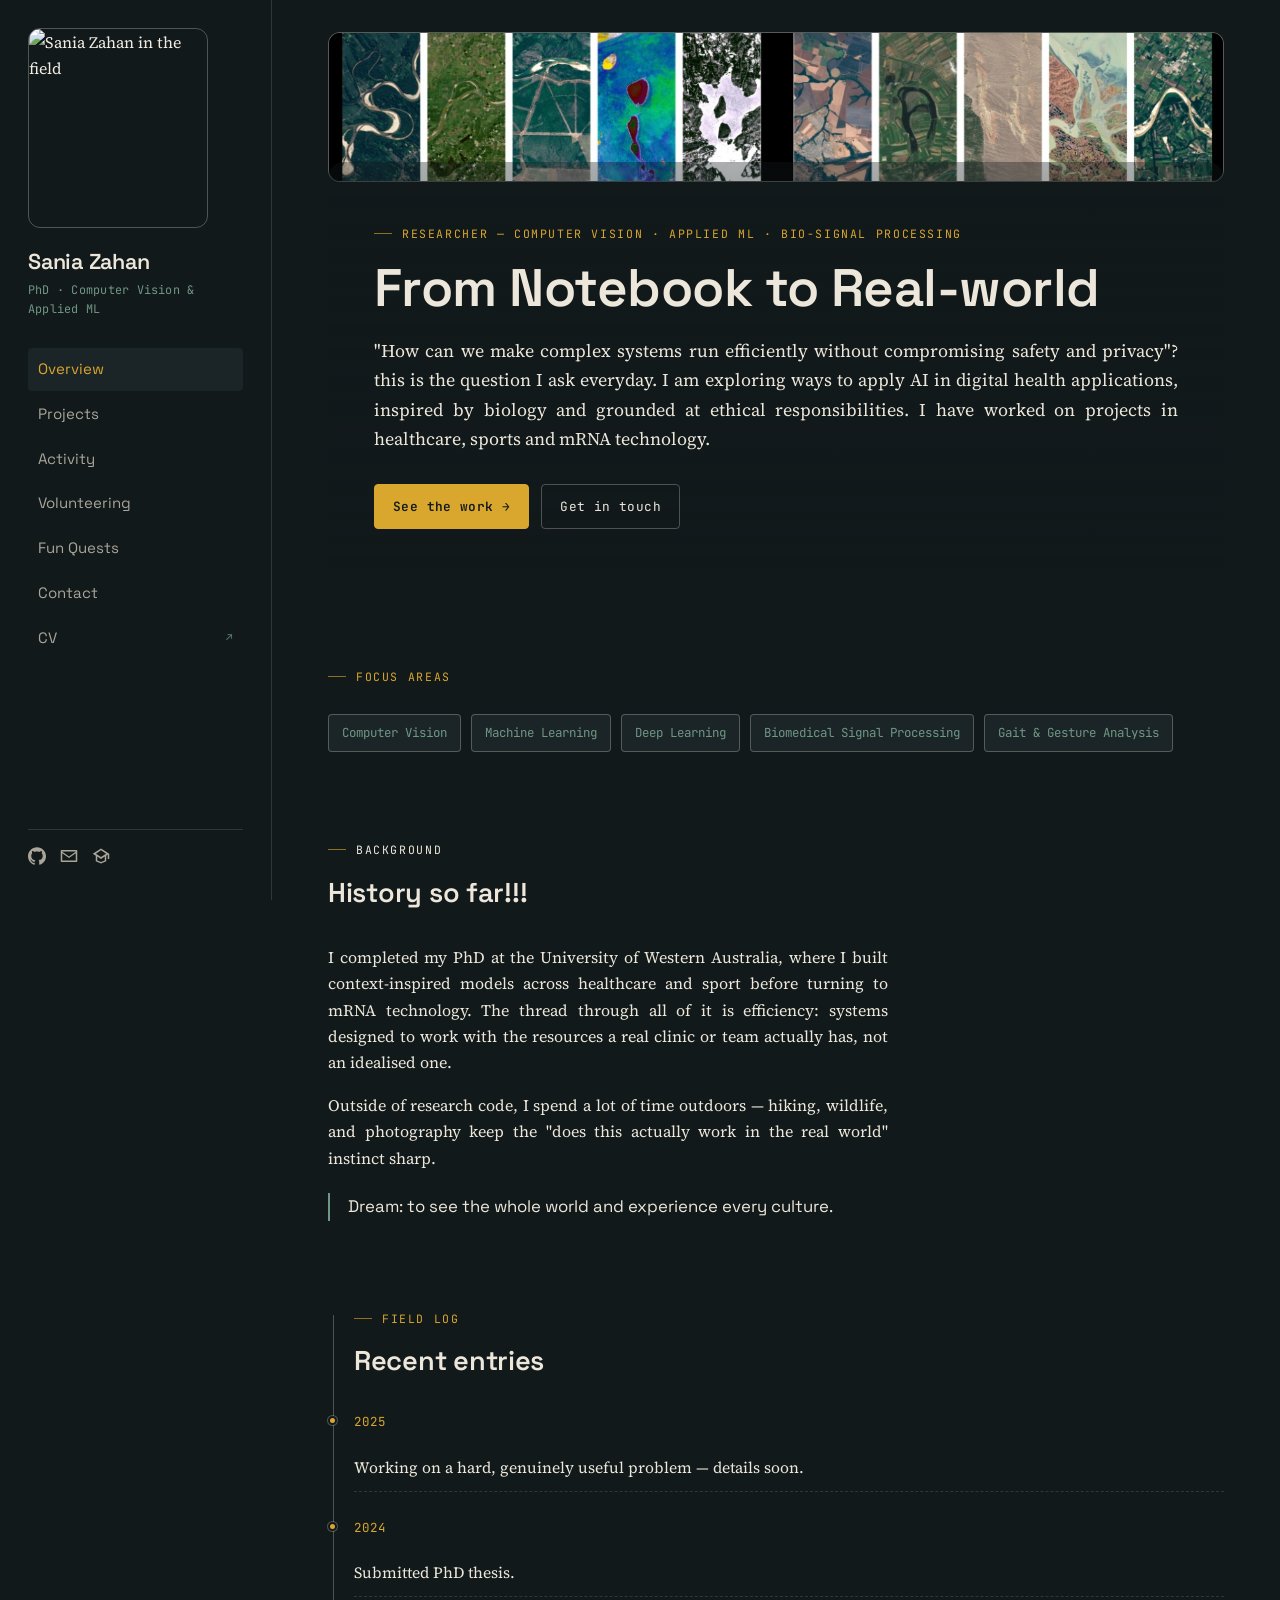
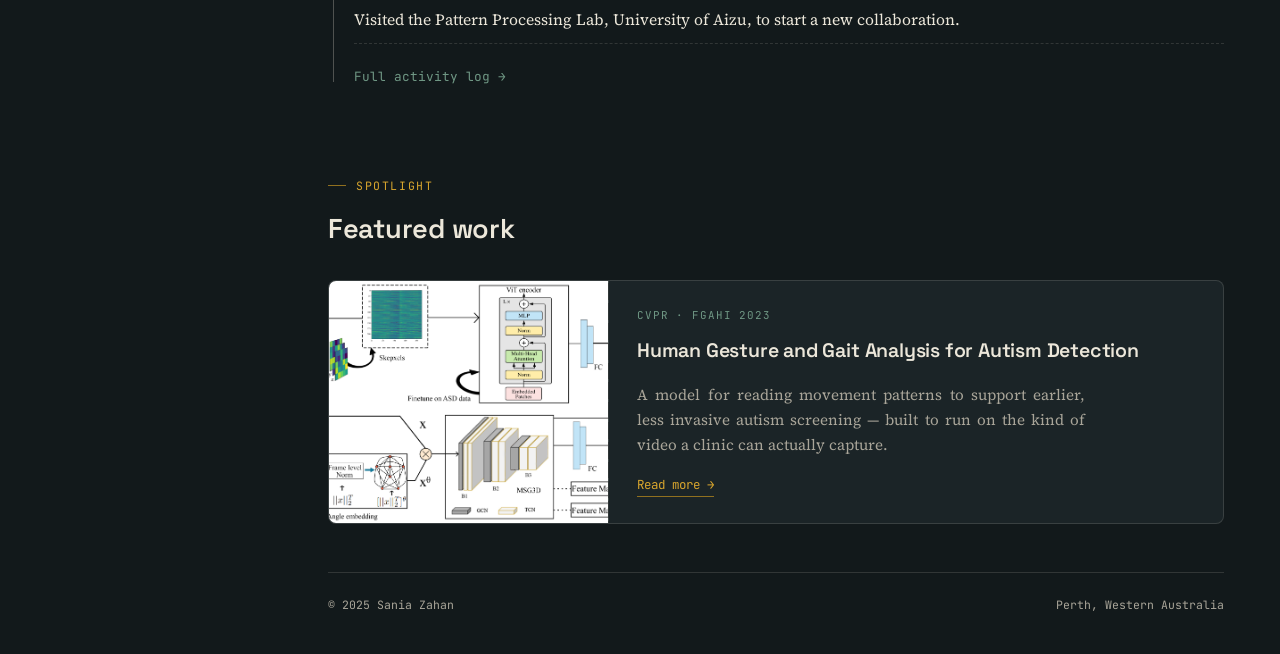
==== commit 4cffd2da: "Removedd pipeline section Removed pipeline section from index.html." ====
--- a/index.html
+++ b/index.html
@@ -70,7 +70,7 @@
           <a href="./contact.html" class="btn btn--ghost">Get in touch</a>
         </div>
       </div>
-
+      <!--
       <div class="pipeline" aria-label="From lab research to real-world application">
         <div class="pipeline__line" aria-hidden="true"></div>
         <div class="pipeline__pulse" aria-hidden="true"></div>
@@ -96,6 +96,7 @@
           <div class="pipeline__text"><strong>Application</strong><span>In the clinic, the field, the world</span></div>
         </div>
       </div>
+      -->
     </section>
 
     <section class="focus">
--- a/css/style.css
+++ b/css/style.css
@@ -575,3 +575,120 @@
     background:none;
   }
 }
+
+/* ---------- Interactive World Map (Global Styles) ---------- */
+#world-map {
+  width: 100%;
+  height: 480px;
+  min-height: 480px;
+  border-radius: 12px;
+  border: 1px solid var(--rule-strong);
+  overflow: hidden;
+  background: var(--ink-2);
+  position: relative;
+  z-index: 1;
+  display: block;
+}
+
+/* Custom Marker Styling */
+.custom-map-pin {
+  background: transparent !important;
+  border: none !important;
+}
+
+.pin-dot {
+  width: 14px;
+  height: 14px;
+  background-color: var(--amber);
+  border: 2px solid var(--ink);
+  border-radius: 50%;
+  box-shadow: 0 0 10px rgba(217, 166, 46, 0.9);
+  cursor: pointer;
+  transition: transform 0.2s ease, background-color 0.2s ease;
+}
+
+.pin-dot:hover {
+  transform: scale(1.4);
+  background-color: #eab63c;
+}
+
+/* Leaflet Popup Theme Tweaks */
+.leaflet-popup-content-wrapper {
+  background: var(--ink-2) !important;
+  color: var(--paper) !important;
+  border: 1px solid var(--rule-strong);
+  border-radius: 6px;
+  font-family: var(--mono);
+}
+
+.leaflet-popup-tip {
+  background: var(--ink-2) !important;
+}
+
+.map-popup-btn {
+  display: inline-block;
+  margin-top: 8px;
+  color: var(--amber);
+  text-decoration: underline;
+  cursor: pointer;
+  font-size: 0.8rem;
+}
+
+/* ---------- Gallery Modal ---------- */
+.modal {
+  display: none;
+  position: fixed;
+  inset: 0;
+  z-index: 1000;
+  background: rgba(18, 25, 27, 0.88);
+  backdrop-filter: blur(4px);
+  align-items: center;
+  justify-content: center;
+  padding: 20px;
+}
+
+.modal.is-active {
+  display: flex;
+}
+
+.modal__content {
+  background: var(--ink-2);
+  border: 1px solid var(--rule-strong);
+  border-radius: 12px;
+  width: 100%;
+  max-width: 800px;
+  max-height: 85vh;
+  overflow-y: auto;
+  padding: 28px;
+  position: relative;
+}
+
+.modal__close {
+  position: absolute;
+  top: 16px;
+  right: 20px;
+  background: none;
+  border: none;
+  color: var(--paper-dim);
+  font-size: 1.8rem;
+  cursor: pointer;
+}
+
+.modal__close:hover {
+  color: var(--amber);
+}
+
+.modal__grid {
+  display: grid;
+  grid-template-columns: repeat(auto-fill, minmax(200px, 1fr));
+  gap: 16px;
+  margin-top: 20px;
+}
+
+.modal__grid img {
+  width: 100%;
+  height: 150px;
+  object-fit: cover;
+  border-radius: 6px;
+  border: 1px solid var(--rule);
+}
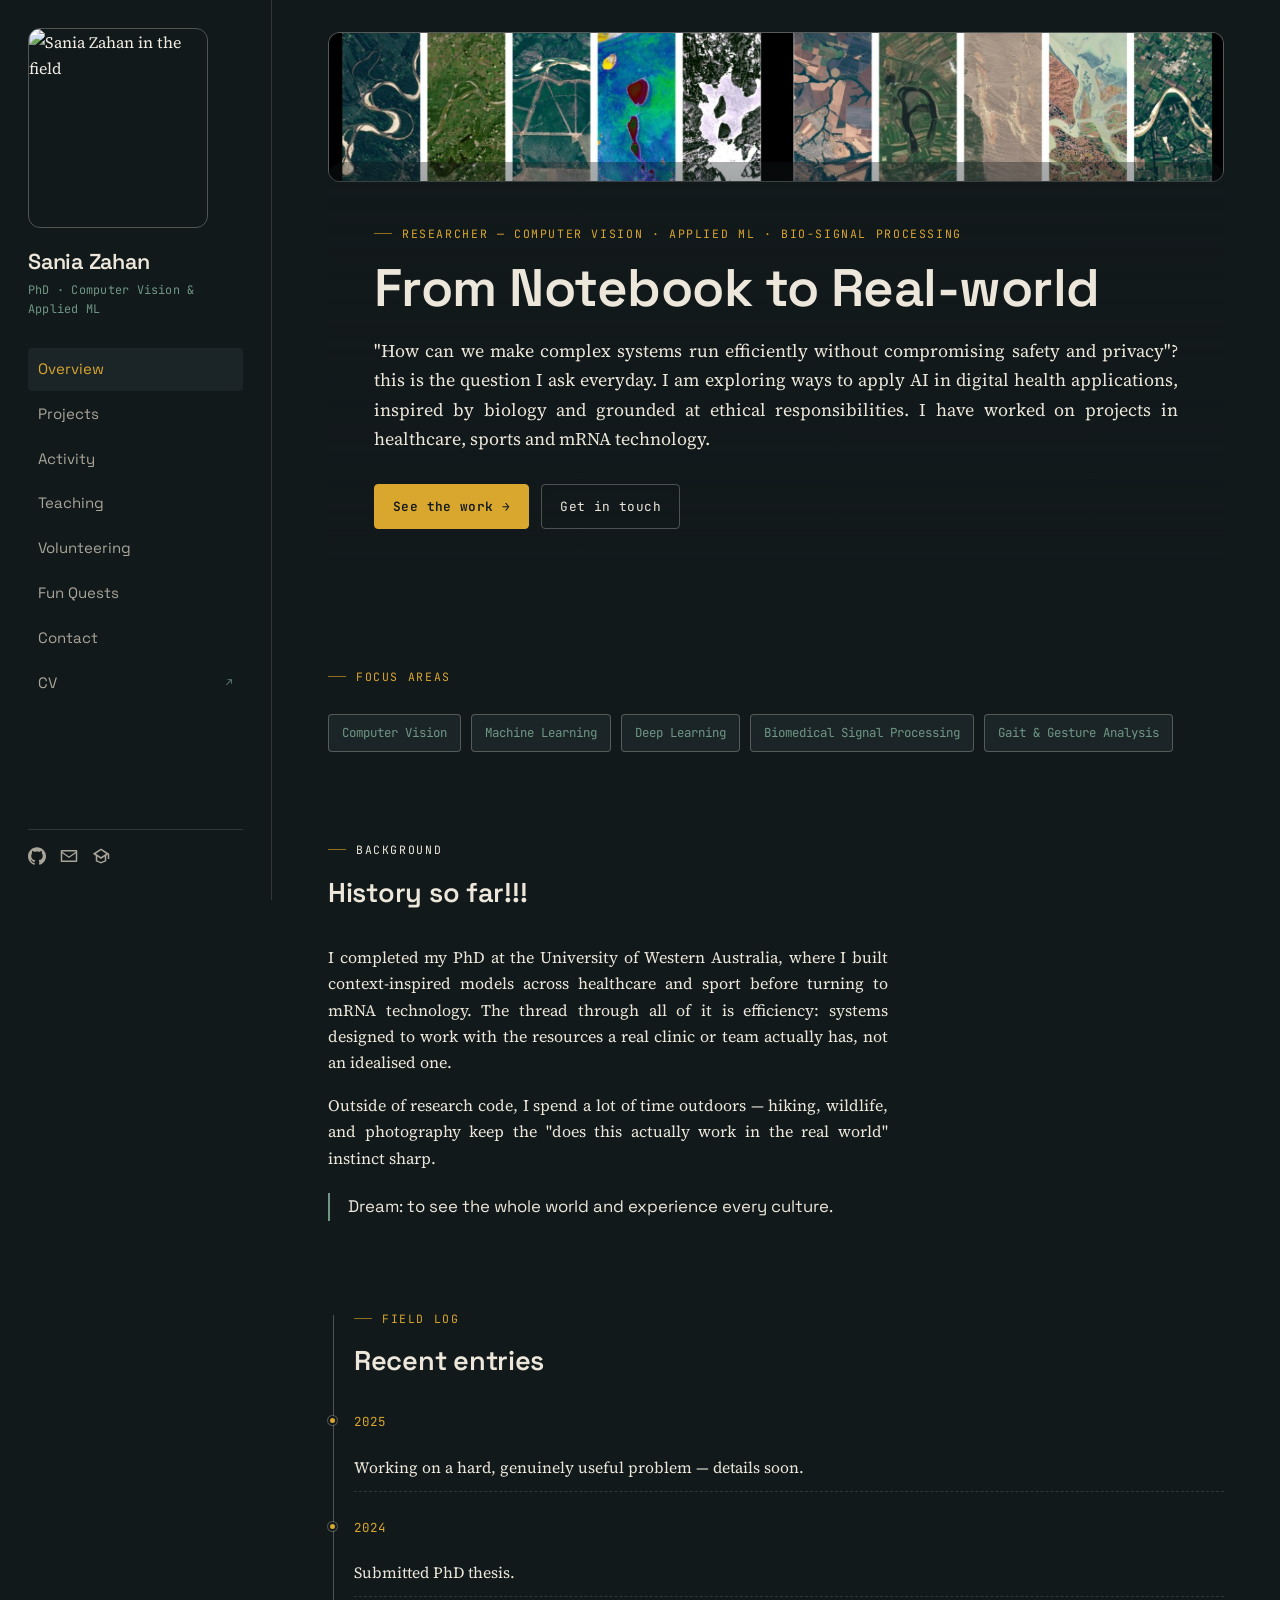
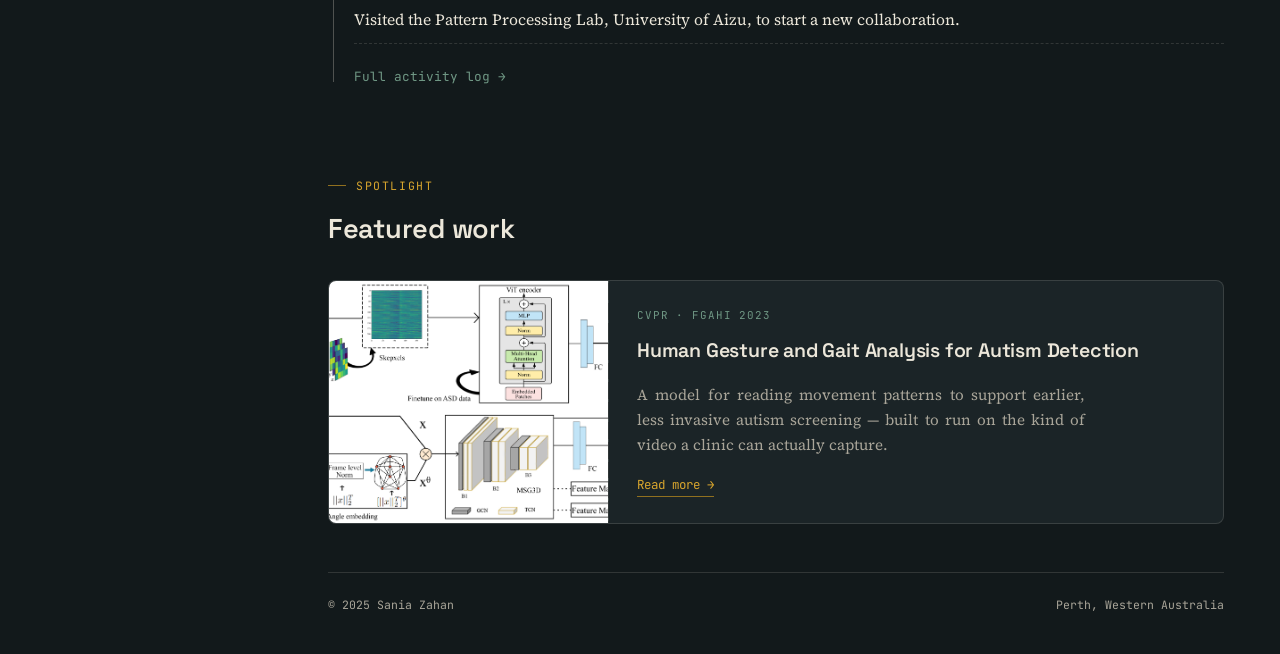
==== commit 7ea4efe9: "Added new menu for teaching activities" ====
--- a/index.html
+++ b/index.html
@@ -34,6 +34,7 @@
       <a href="./index.html" class="is-active">Overview</a>
       <a href="./project.html">Projects</a>
       <a href="./activity.html">Activity</a>
+      <a href="./tutorial.html">Teaching</a>
       <a href="./volunteering.html">Volunteering</a>
       <a href="./fun-quests.html">Fun Quests</a>
       <a href="./contact.html">Contact</a>
--- a/css/style.css
+++ b/css/style.css
@@ -691,4 +691,4 @@
   object-fit: cover;
   border-radius: 6px;
   border: 1px solid var(--rule);
-}+}
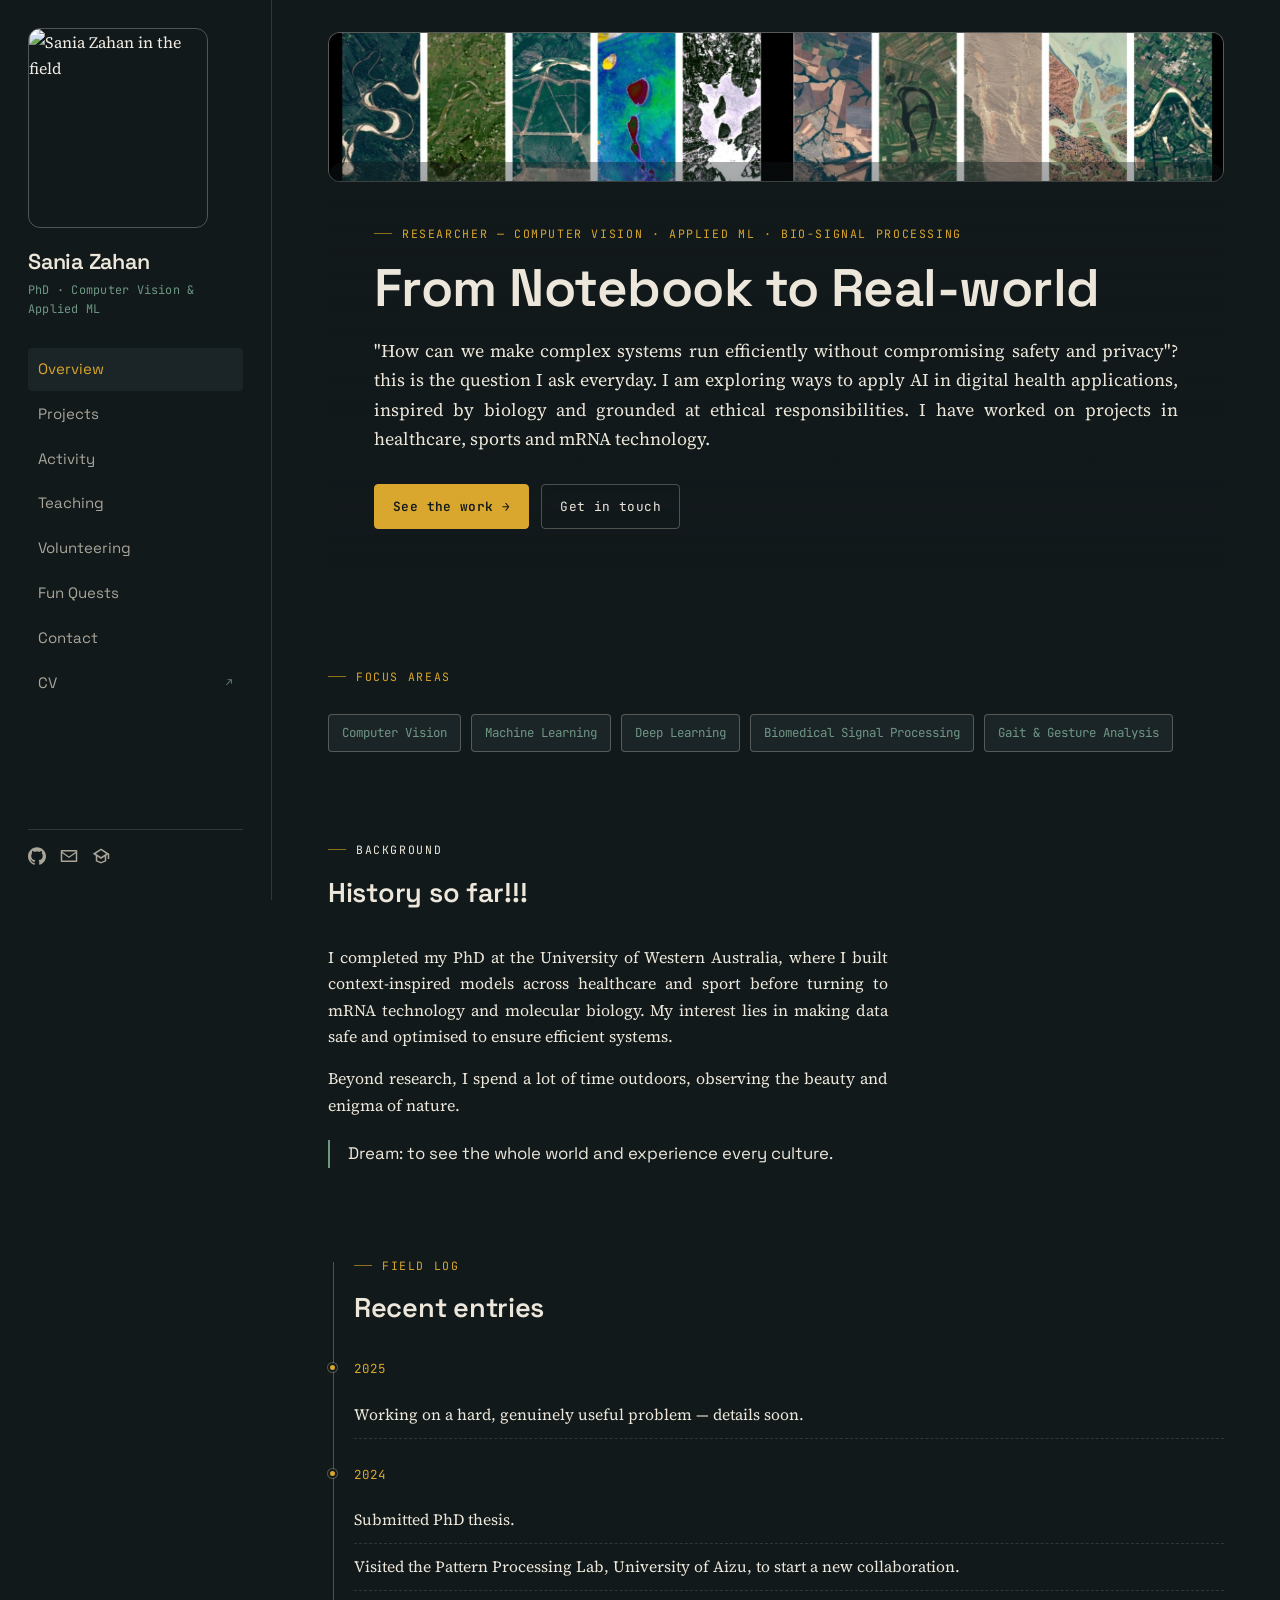
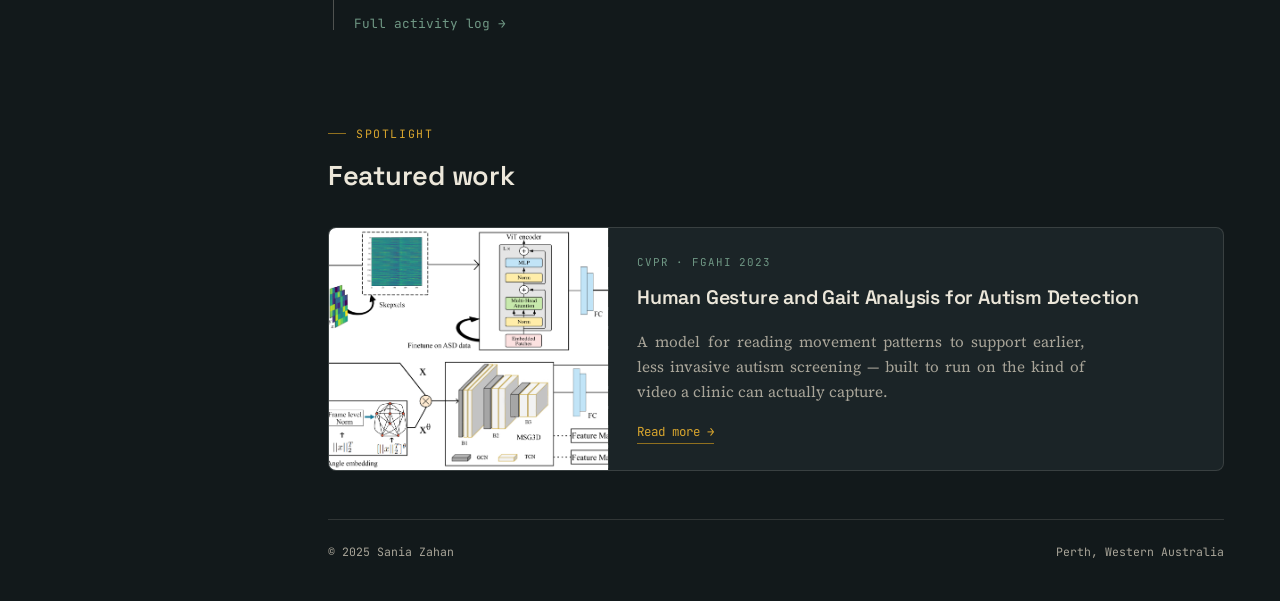
==== commit 43197324: "modified:   index.html" ====
--- a/index.html
+++ b/index.html
@@ -118,8 +118,8 @@
         <p class="eyebrow">Background</p>
         <h2>History so far!!!</h2>
       </div>
-      <p>I completed my PhD at the University of Western Australia, where I built context-inspired models across healthcare and sport before turning to mRNA technology. The thread through all of it is efficiency: systems designed to work with the resources a real clinic or team actually has, not an idealised one.</p>
-      <p>Outside of research code, I spend a lot of time outdoors — hiking, wildlife, and photography keep the "does this actually work in the real world" instinct sharp.</p>
+      <p>I completed my PhD at the University of Western Australia, where I built context-inspired models across healthcare and sport before turning to mRNA technology and molecular biology. My interest lies in making data safe and optimised to ensure efficient systems.</p>
+      <p>Beyond research, I spend a lot of time outdoors, observing the beauty and enigma of nature.</p>
       <p class="stance">Dream: to see the whole world and experience every culture.</p>
     </section>
 
